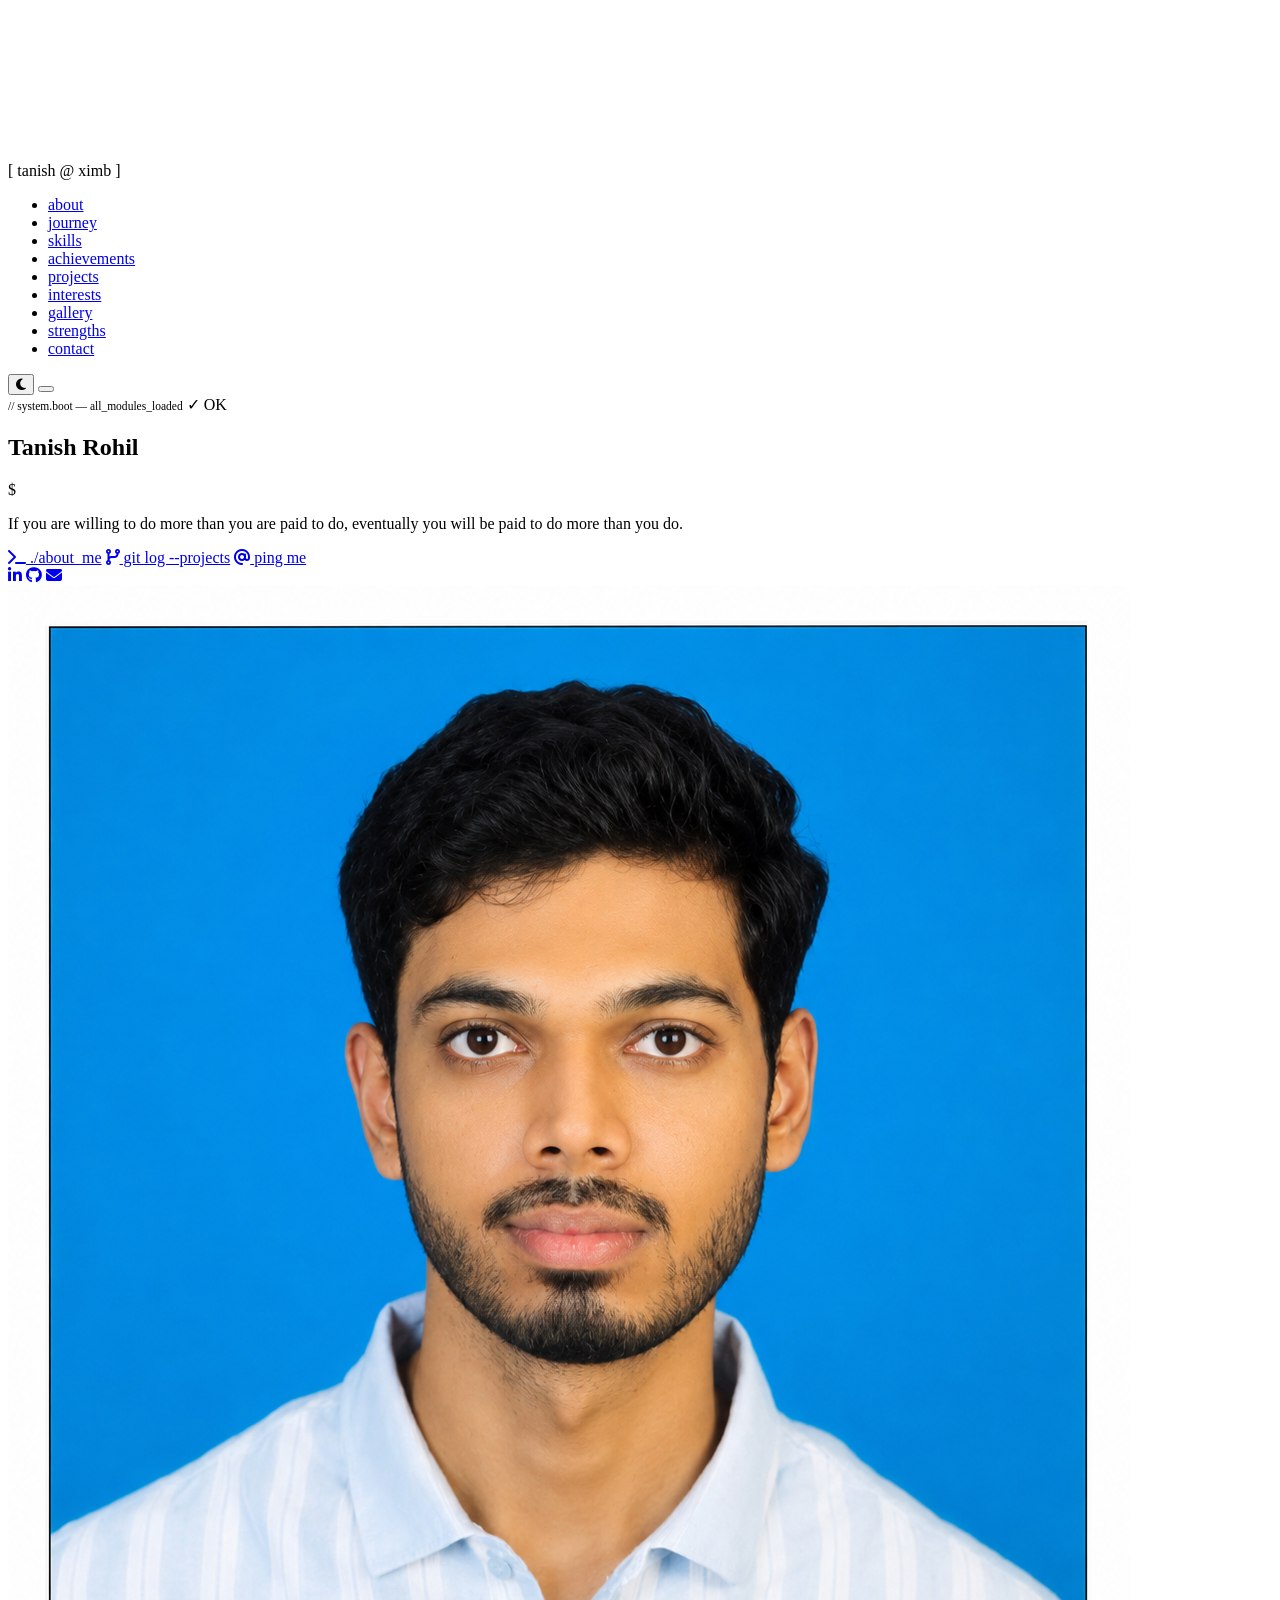
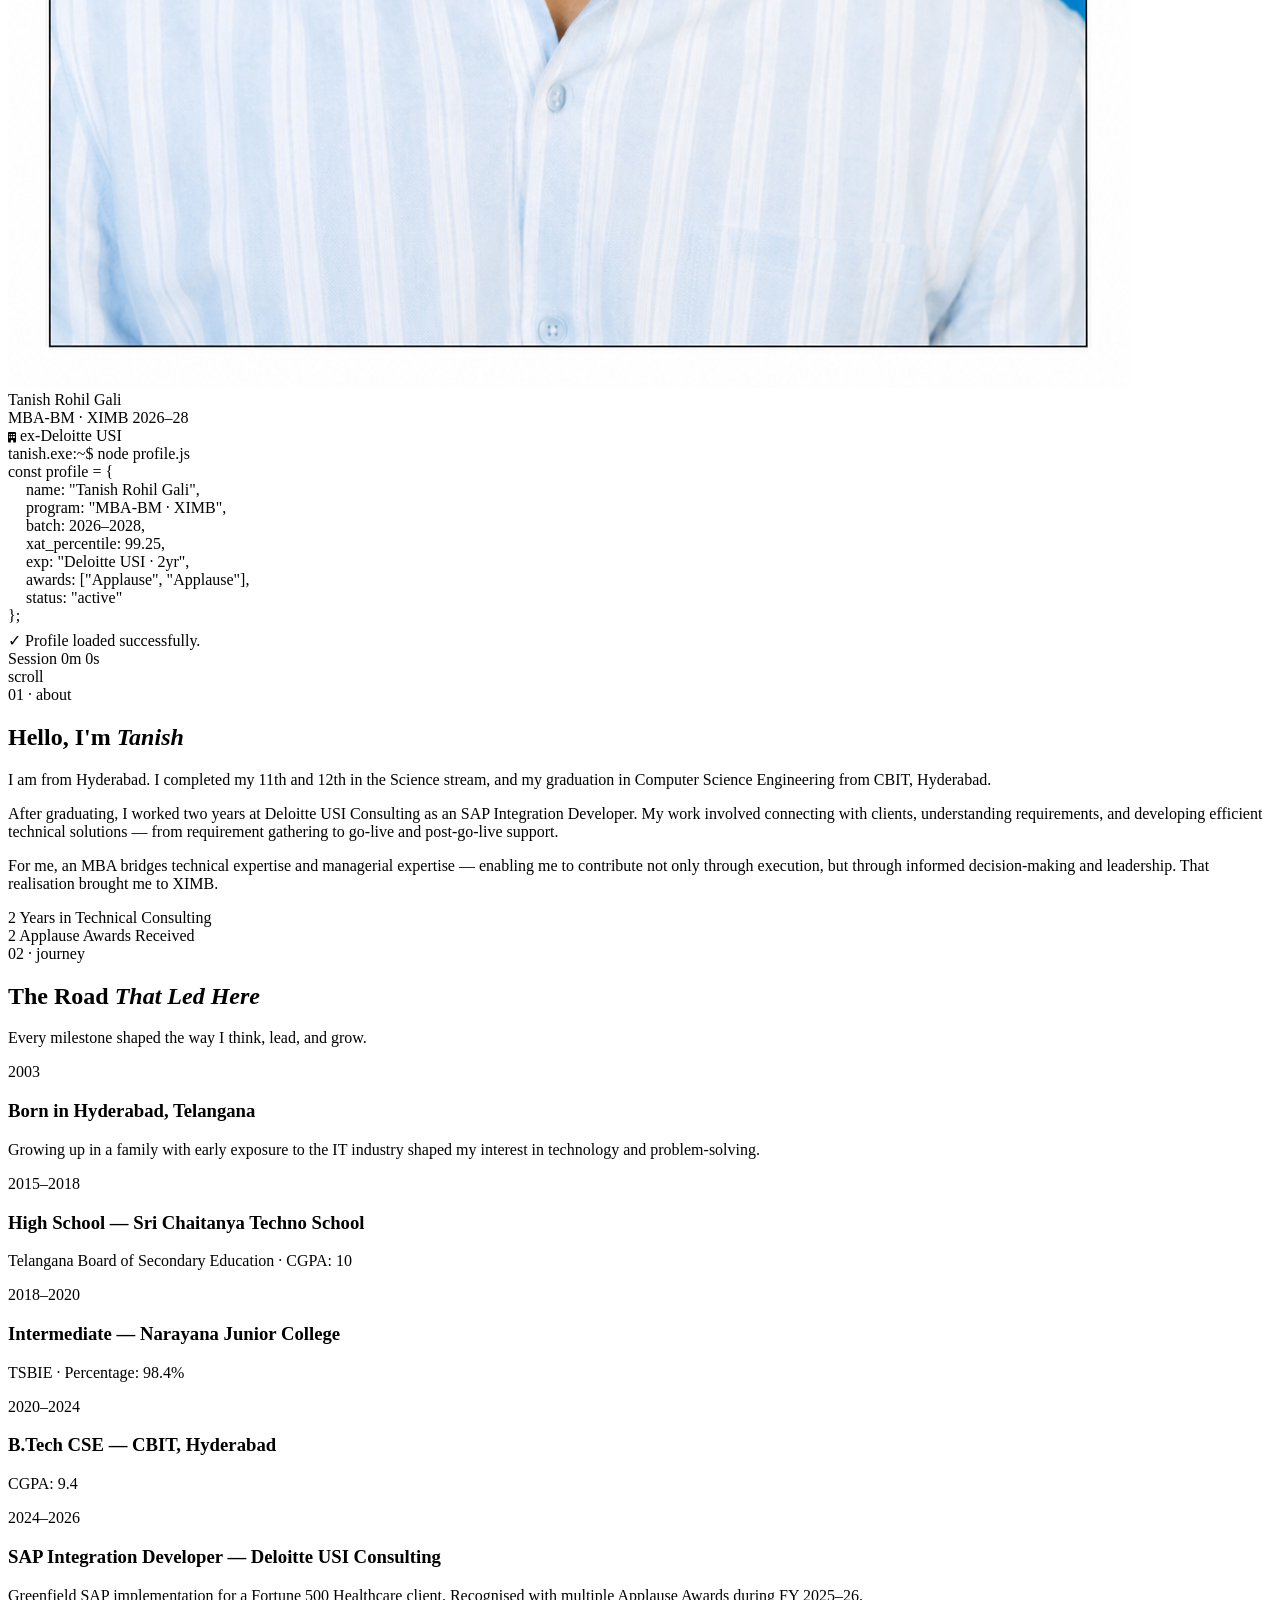
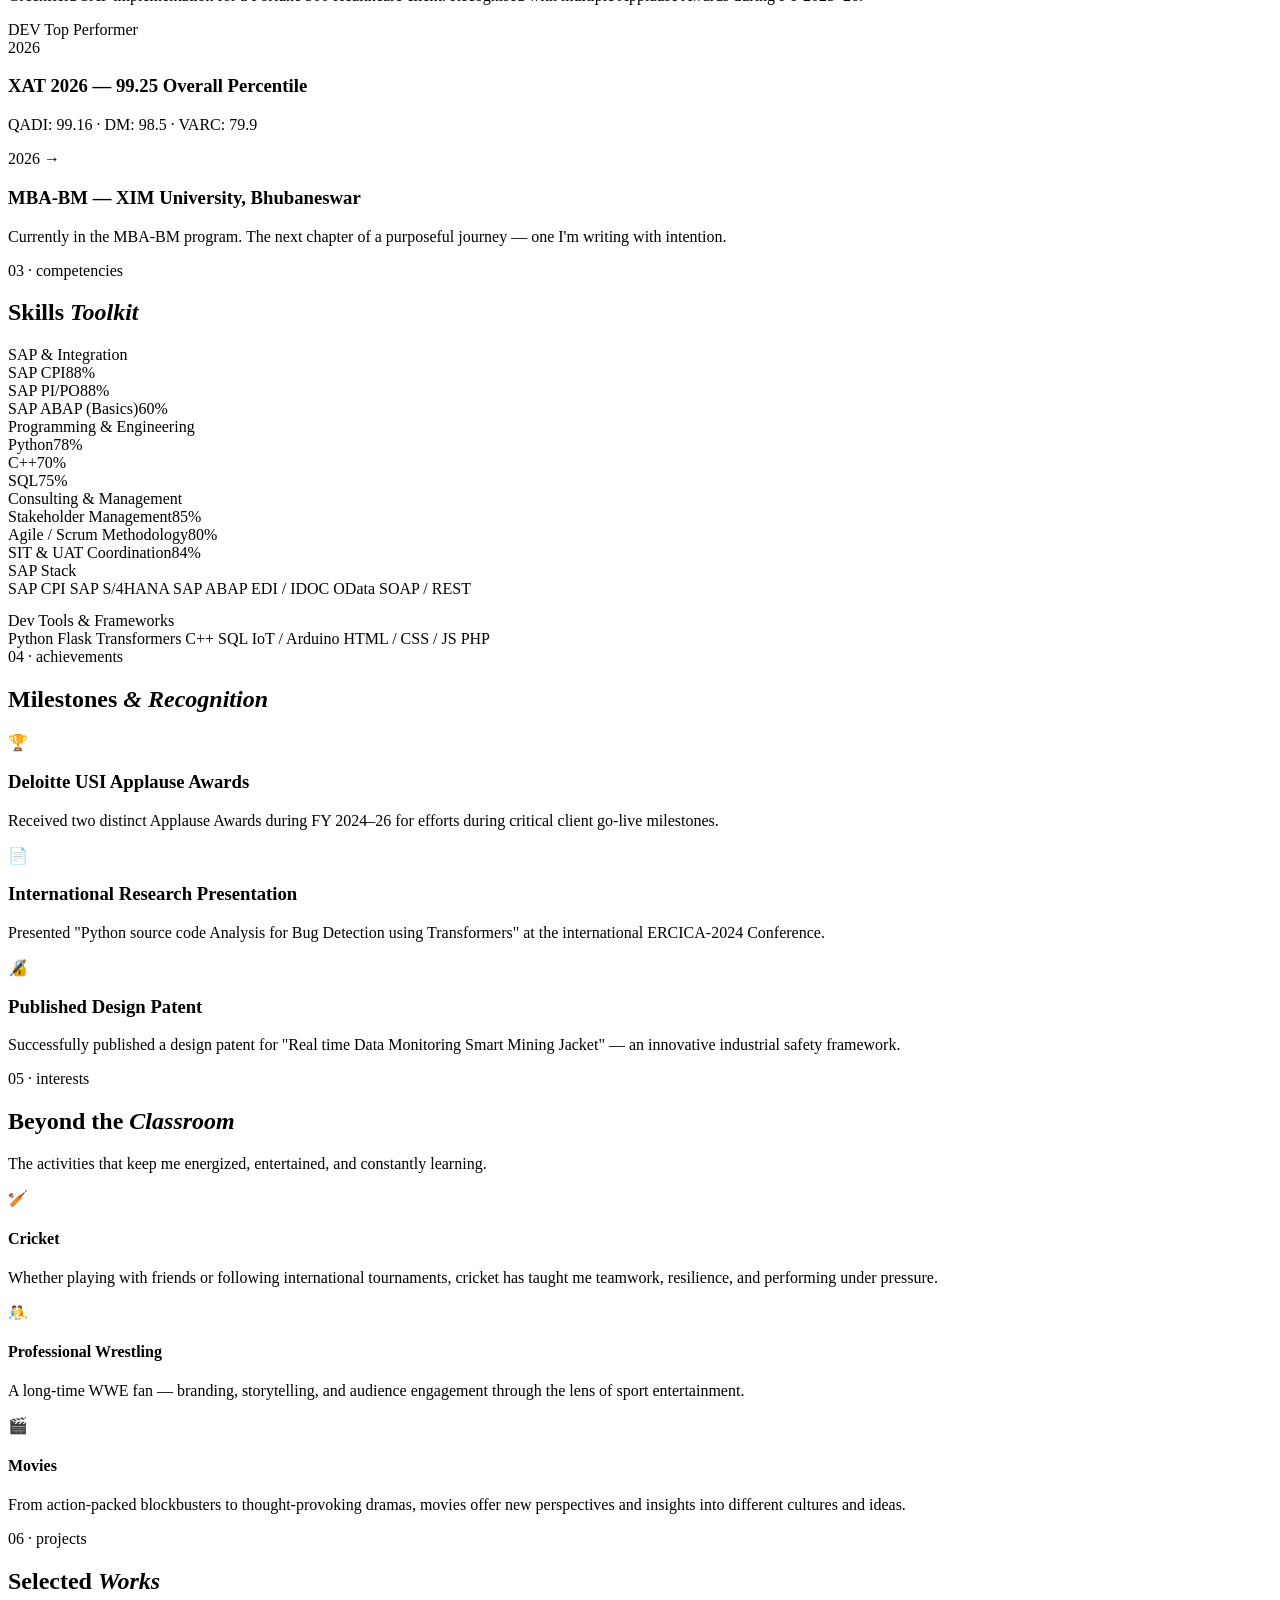
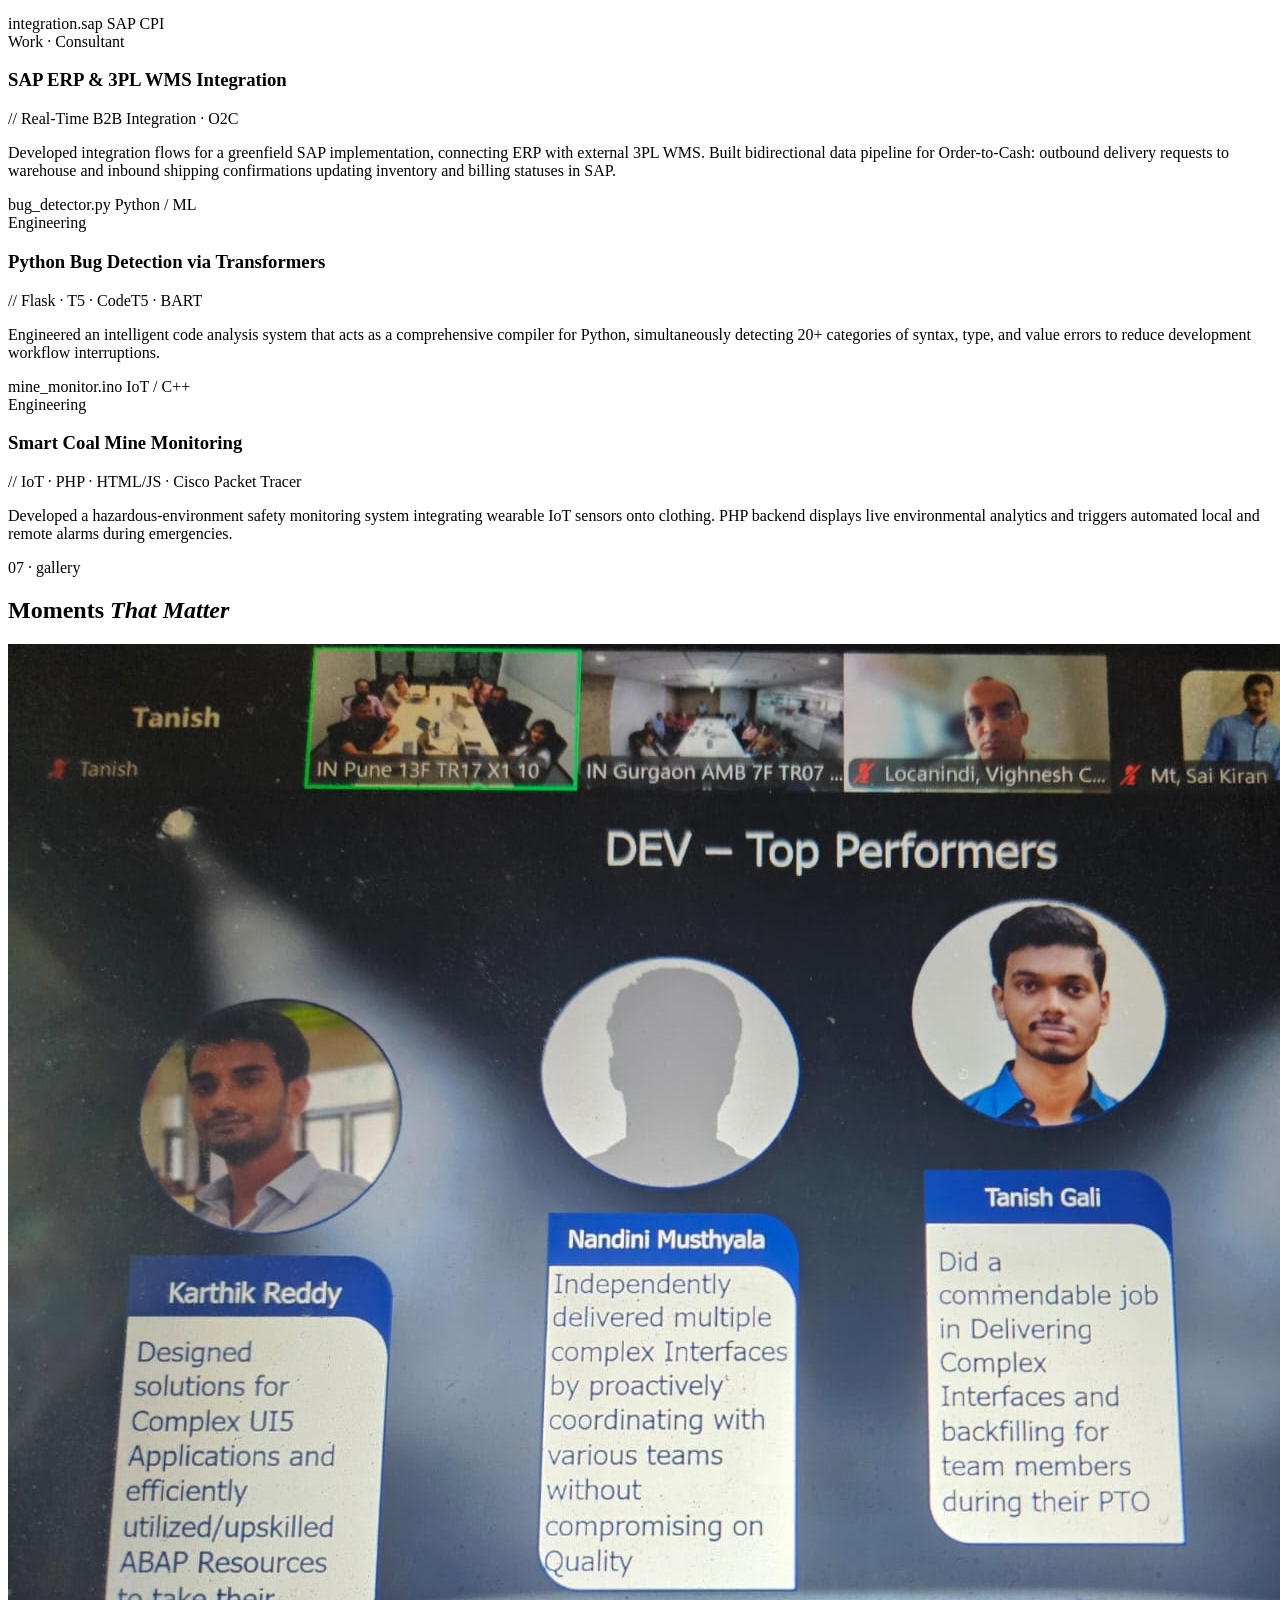
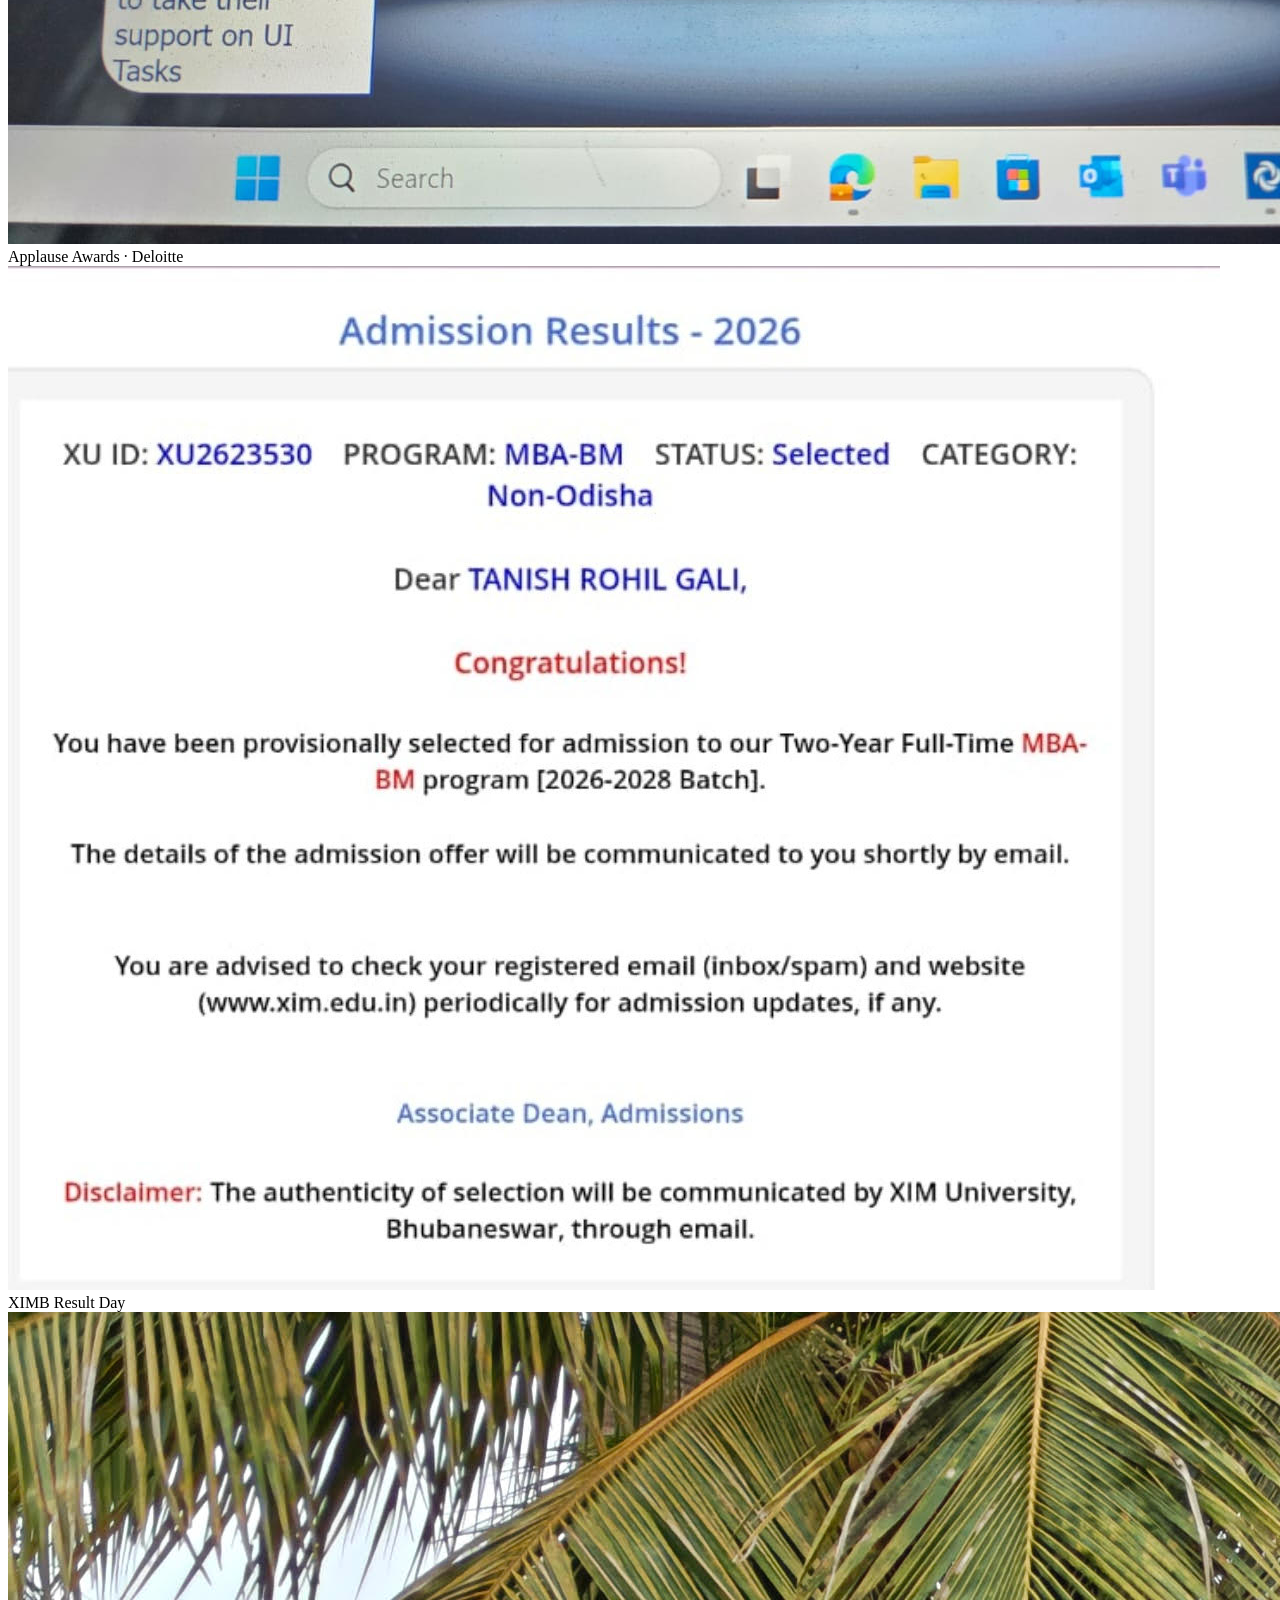
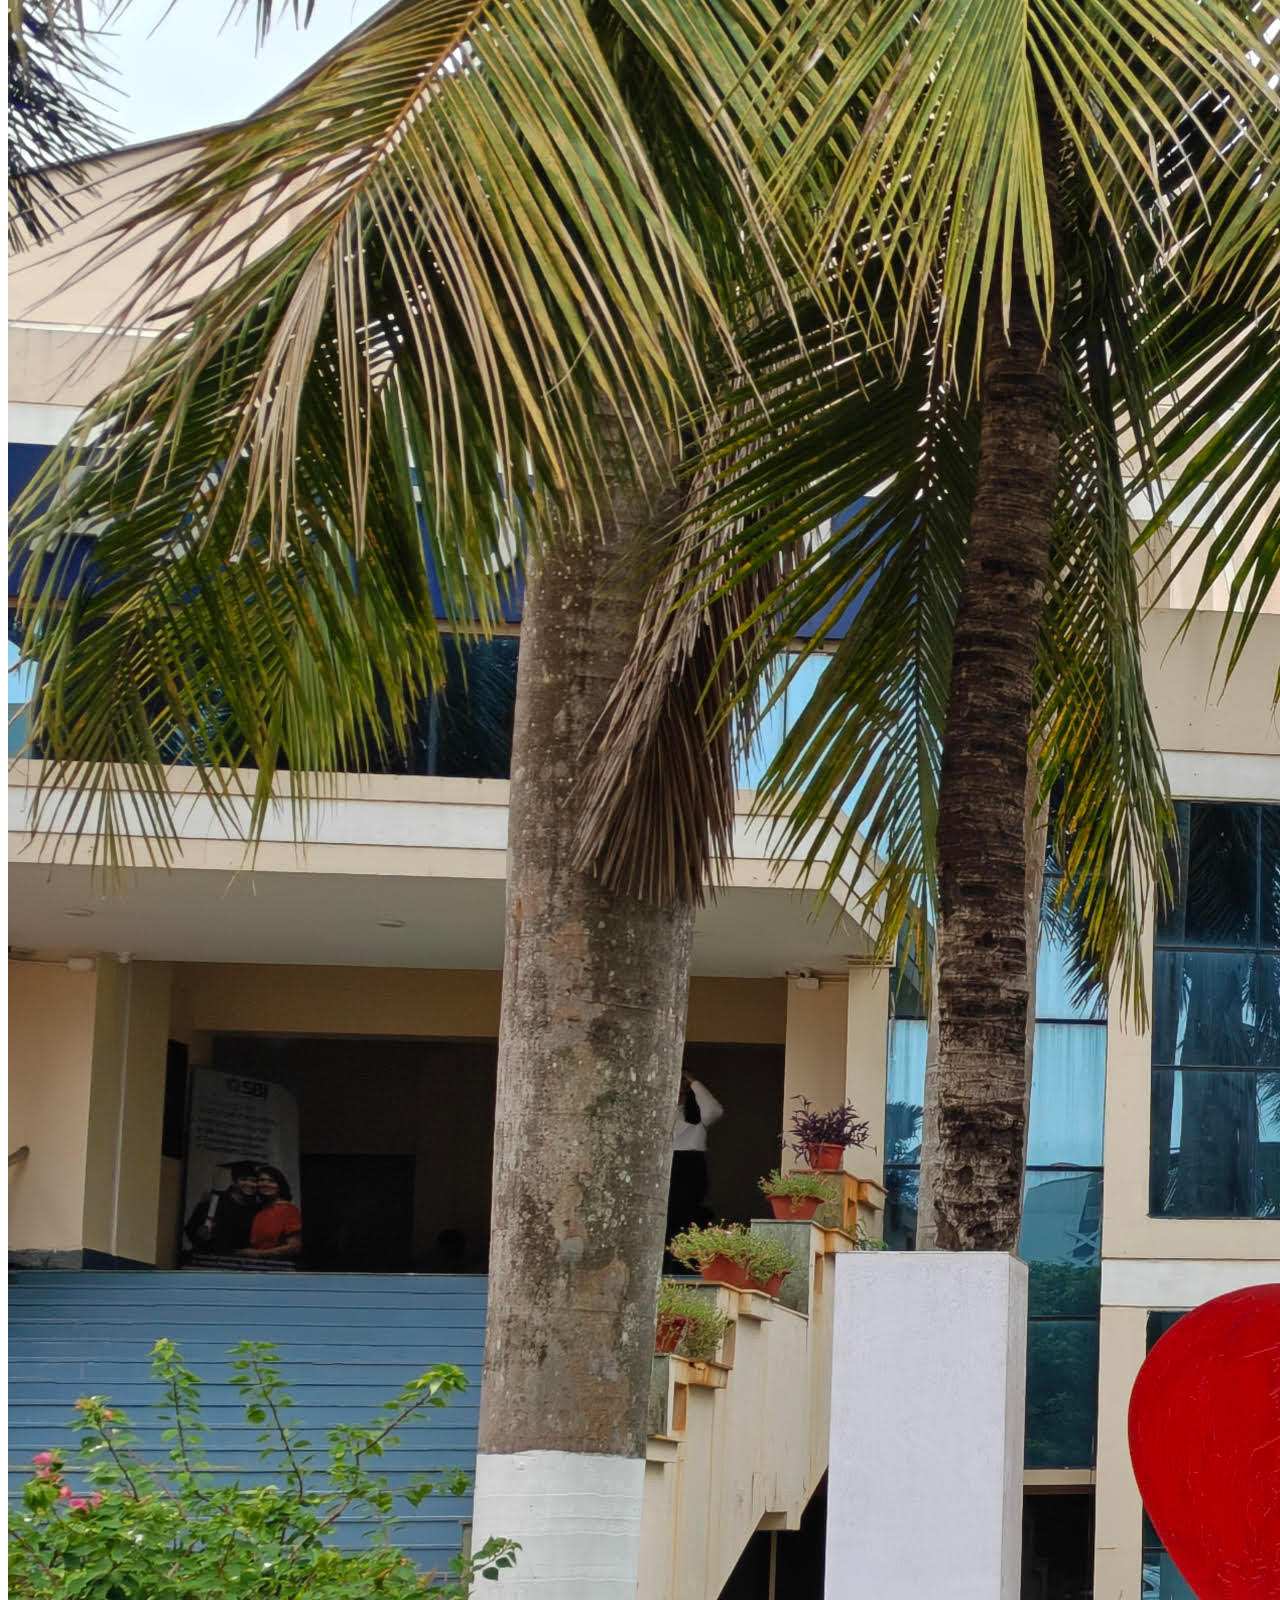
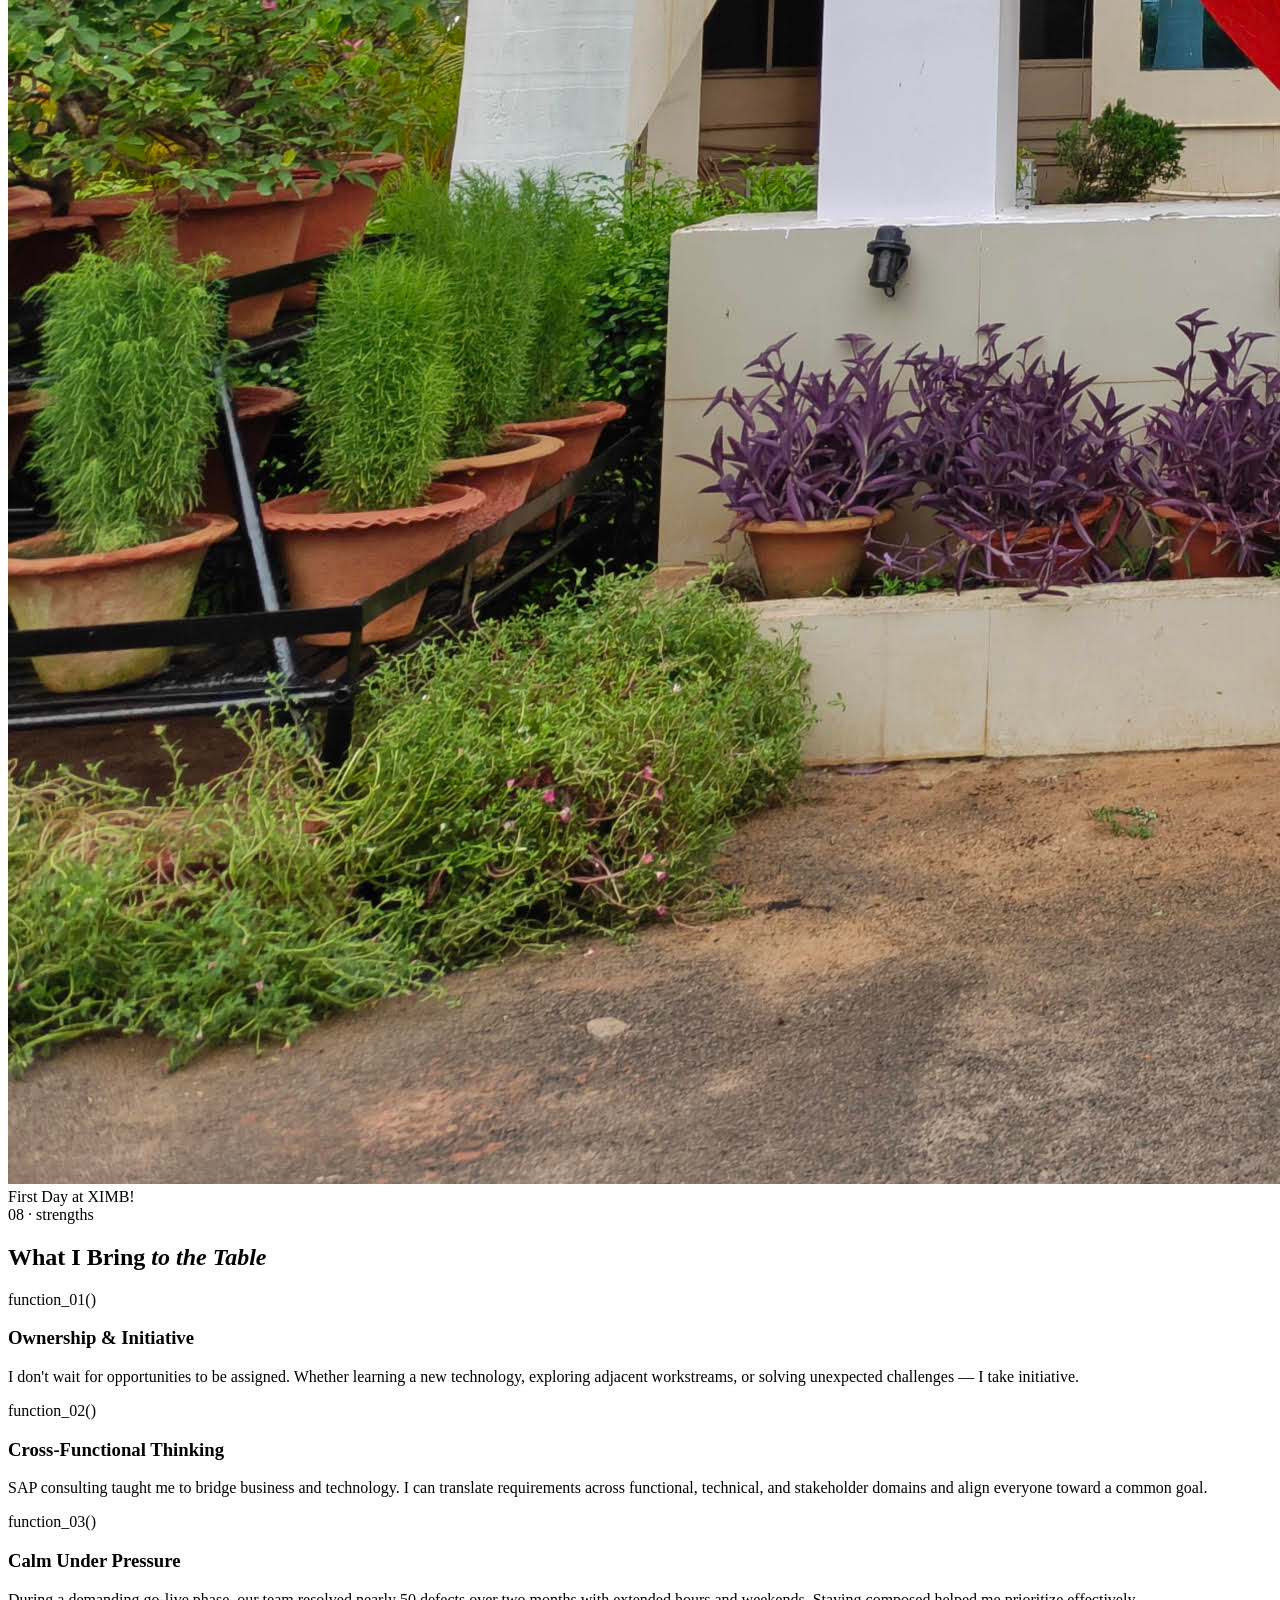
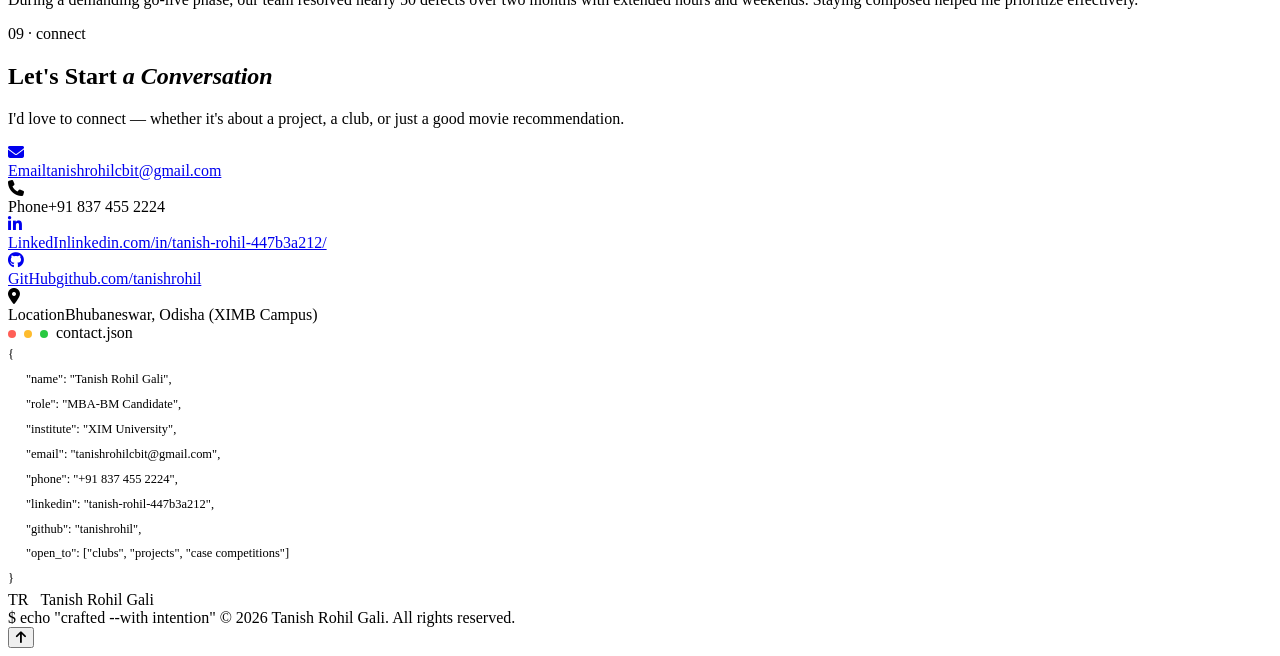
==== index.html @ 58a1b927 "Rename index.html.html to index.html" ====
<!DOCTYPE html>
<html lang="en" data-theme="dark">
<head>
  <meta charset="UTF-8" />
  <meta name="viewport" content="width=device-width, initial-scale=1.0" />
  <meta name="description" content="Tanish Rohil — MBA-BM Candidate at XIMB · Former SAP Integration Developer at Deloitte" />
  <title>Tanish Rohil | MBA Portfolio</title>

  <link rel="preconnect" href="https://fonts.googleapis.com" />
  <link rel="preconnect" href="https://fonts.gstatic.com" crossorigin />
  <link href="https://fonts.googleapis.com/css2?family=JetBrains+Mono:ital,wght@0,300;0,400;0,500;0,700;1,400&family=Space+Grotesk:wght@300;400;500;600;700&family=Syne:wght@400;600;700;800&display=swap" rel="stylesheet" />
  <link rel="stylesheet" href="https://cdnjs.cloudflare.com/ajax/libs/font-awesome/6.5.1/css/all.min.css" />
  <link rel="icon" type="image/png" href="./Ximb_logo_trans.png" />
  <link rel="stylesheet" href="style.css" />
</head>
<body>

<!-- MATRIX CANVAS (full-page bg) -->
<canvas id="matrixCanvas"></canvas>

<!-- ═══ NAVBAR ═══ -->
<nav class="navbar" id="navbar">
  <div class="nav-logo">
    <span class="nav-logo-bracket">[</span>
    <span class="nav-logo-name">tanish</span>
    <span class="nav-logo-at">@</span>
    <span class="nav-logo-host">ximb</span>
    <span class="nav-logo-bracket">]</span>
  </div>
  <ul class="nav-links" id="navLinks">
    <li><a href="#about"        data-num="01">about</a></li>
    <li><a href="#journey"      data-num="02">journey</a></li>
    <li><a href="#skills"       data-num="03">skills</a></li>
    <li><a href="#achievements" data-num="04">achievements</a></li>
    <li><a href="#projects"     data-num="06">projects</a></li>
    <li><a href="#interests"    data-num="05">interests</a></li>
    <li><a href="#gallery"      data-num="07">gallery</a></li>
    <li><a href="#strengths"    data-num="08">strengths</a></li>
    <li><a href="#contact"      data-num="09">contact</a></li>
  </ul>
  <div class="nav-actions">
    <button class="theme-toggle" id="themeToggle" aria-label="Toggle theme">
      <i class="fas fa-moon" id="themeIcon"></i>
    </button>
    <button class="nav-hamburger" id="hamburger" aria-label="Menu">
      <span></span><span></span><span></span>
    </button>
  </div>
</nav>

<!-- ═══ HERO ═══ -->
<section class="hero" id="home">
  <div class="hero-hexgrid"></div>
  <div class="hero-glow"></div>

  <div class="hero-inner">
    <div class="hero-left">
      <div class="boot-line">
        <span class="nav-logo-bracket" style="font-family:var(--font-mono);font-size:0.72rem">//&nbsp;system.boot&nbsp;&mdash;&nbsp;all_modules_loaded</span>
        <span class="boot-ok">✓ OK</span>
      </div>

      <h1 class="hero-name glitch" data-text="Tanish Rohil">
        <span class="hero-name-line1">Tanish</span>
        <span class="hero-name-line2">Rohil</span>
      </h1>

      <div class="hero-role">
        <span class="ty-prompt">$&nbsp;</span>
        <span class="ty-text" id="typewriter"></span>
        <span class="ty-cursor"></span>
      </div>

      <p class="hero-bio">
     If you are willing to do more than you are paid to do, eventually you will be paid to do more than you do.
      </p>

      <div class="hero-cta">
        <a href="#about"   class="btn btn-g"><i class="fas fa-terminal"></i>&nbsp;./about_me</a>
        <a href="#projects" class="btn btn-ghost"><i class="fas fa-code-branch"></i>&nbsp;git log --projects</a>
        <a href="#contact"  class="btn btn-ghost"><i class="fas fa-at"></i>&nbsp;ping me</a>
      </div>

      <div class="hero-social">
        <a href="https://www.linkedin.com/in/tanish-rohil-447b3a212/" target="_blank" class="soc-btn" aria-label="LinkedIn"><i class="fab fa-linkedin-in"></i></a>
        <a href="https://github.com/tanishrohil" target="_blank" class="soc-btn" aria-label="GitHub"><i class="fab fa-github"></i></a>
        <a href="mailto:tanishrohilcbit@gmail.com" class="soc-btn" aria-label="Email"><i class="fas fa-envelope"></i></a>
      </div>
    </div>

    <div class="hero-right">

      <!-- Profile -->
      <div class="profile-card">
        <div class="prof-avatar">
          <img src="TanishPassport.png" alt="Tanish Rohil" />
          <span class="prof-online"></span>
        </div>
        <div>
          <div class="prof-name">Tanish Rohil Gali</div>
          <div class="prof-role">MBA-BM · XIMB 2026–28</div>
          <span class="prof-badge"><i class="fas fa-building" style="font-size:0.65rem"></i>&nbsp;ex-Deloitte USI</span>
        </div>
      </div>

      <!-- Terminal block -->
      <div class="terminal">
        <div class="t-bar">
          <span class="t-dot" style="background:#ff5f57"></span>
          <span class="t-dot" style="background:#febc2e"></span>
          <span class="t-dot" style="background:#28c840"></span>
          <span class="t-title">tanish.exe:~$ node profile.js</span>
        </div>
        <div class="t-body">
          <div><span class="t-g">const</span> <span class="t-p">profile</span> <span class="t-g">=</span> {</div>
          <div style="padding-left:18px"><span class="t-p">name</span><span class="t-m">:</span> <span class="t-a">"Tanish Rohil Gali"</span><span class="t-m">,</span></div>
          <div style="padding-left:18px"><span class="t-p">program</span><span class="t-m">:</span> <span class="t-a">"MBA-BM · XIMB"</span><span class="t-m">,</span></div>
          <div style="padding-left:18px"><span class="t-p">batch</span><span class="t-m">:</span> <span class="t-b">2026</span><span class="t-m">–</span><span class="t-b">2028</span><span class="t-m">,</span></div>
          <div style="padding-left:18px"><span class="t-p">xat_percentile</span><span class="t-m">:</span> <span class="t-b">99.25</span><span class="t-m">,</span></div>
          <div style="padding-left:18px"><span class="t-p">exp</span><span class="t-m">:</span> <span class="t-a">"Deloitte USI · 2yr"</span><span class="t-m">,</span></div>
          <div style="padding-left:18px"><span class="t-p">awards</span><span class="t-m">:</span> [<span class="t-a">"Applause"</span><span class="t-m">,</span> <span class="t-a">"Applause"</span>]<span class="t-m">,</span></div>
          <div style="padding-left:18px"><span class="t-p">status</span><span class="t-m">:</span> <span class="t-g">"active"</span></div>
          <div>};</div>
          <div style="height:6px"></div>
          <div><span class="t-g">✓</span> <span class="t-m">Profile loaded successfully.</span></div>
        </div>
      </div>

      <!-- Live strip -->
      <div class="live-strip">
        <div class="ls-item"><span class="ls-dot"></span><span>Session&nbsp;</span><span class="ls-val" id="uptime">0m 0s</span></div>
      </div>
    </div>
  </div>

  <div class="hero-scroll">
    <span>scroll</span>
    <div class="scroll-arr"></div>
  </div>
</section>

<!-- ═══ ABOUT ═══ -->
<section class="section about-section" id="about">
  <div class="container">
    <div class="s-tag reveal">01 · about</div>
    <div class="about-grid">
      <div class="about-text reveal">
        <h2 class="s-head">Hello, I'm <em>Tanish</em></h2>
        <p class="about-p">
          I am from Hyderabad. I completed my 11th and 12th in the Science stream,
          and my graduation in Computer Science Engineering from CBIT, Hyderabad.
        </p>
        <p class="about-p">
          After graduating, I worked two years at Deloitte USI Consulting as an SAP Integration Developer.
          My work involved connecting with clients, understanding requirements, and developing efficient
          technical solutions — from requirement gathering to go-live and post-go-live support.
        </p>
        <p class="about-p">
          For me, an MBA bridges technical expertise and managerial expertise — enabling me to contribute
          not only through execution, but through informed decision-making and leadership.
          That realisation brought me to XIMB.
        </p>
      </div>
      <div class="reveal" style="--delay:0.1s">
        <div class="stat-grid">
          <div class="stat-box">
            <span class="stat-num" data-target="2">2</span>
            <span class="stat-label">Years in Technical Consulting</span>
          </div>
          <div class="stat-box">
            <span class="stat-num" data-target="2">2</span>
            <span class="stat-label">Applause Awards Received</span>
          </div>
        </div>
      </div>
    </div>
  </div>
</section>

<!-- ═══ JOURNEY ═══ -->
<section class="section journey-section" id="journey">
  <div class="container">
    <div class="s-tag reveal">02 · journey</div>
    <h2 class="s-head reveal">The Road <em>That Led Here</em></h2>
    <p class="s-sub reveal">Every milestone shaped the way I think, lead, and grow.</p>

    <div class="timeline">
      <div class="tl-item reveal">
        <div class="tl-dot"></div>
        <div class="tl-year">2003</div>
        <div class="tl-card"><h3>Born in Hyderabad, Telangana</h3><p>Growing up in a family with early exposure to the IT industry shaped my interest in technology and problem-solving.</p></div>
      </div>
      <div class="tl-item reveal" style="--delay:0.05s">
        <div class="tl-dot"></div>
        <div class="tl-year">2015–2018</div>
        <div class="tl-card"><h3>High School — Sri Chaitanya Techno School</h3><p>Telangana Board of Secondary Education · CGPA: 10</p></div>
      </div>
      <div class="tl-item reveal" style="--delay:0.1s">
        <div class="tl-dot"></div>
        <div class="tl-year">2018–2020</div>
        <div class="tl-card"><h3>Intermediate — Narayana Junior College</h3><p>TSBIE · Percentage: 98.4%</p></div>
      </div>
      <div class="tl-item reveal" style="--delay:0.15s">
        <div class="tl-dot"></div>
        <div class="tl-year">2020–2024</div>
        <div class="tl-card"><h3>B.Tech CSE — CBIT, Hyderabad</h3><p>CGPA: 9.4 </p></div>
      </div>
      <div class="tl-item reveal" style="--delay:0.2s">
        <div class="tl-dot"></div>
        <div class="tl-year">2024–2026</div>
        <div class="tl-card">
          <h3>SAP Integration Developer — Deloitte USI Consulting</h3>
          <p>Greenfield SAP implementation for a Fortune 500 Healthcare client. Recognised with multiple Applause Awards during FY 2025–26.</p>
          <span class="tl-highlight-tag">DEV Top Performer</span>
        </div>
      </div>
      <div class="tl-item reveal" style="--delay:0.25s">
        <div class="tl-dot"></div>
        <div class="tl-year">2026</div>
        <div class="tl-card"><h3>XAT 2026 — 99.25 Overall Percentile</h3><p>QADI: 99.16 · DM: 98.5 · VARC: 79.9</p></div>
      </div>
      <div class="tl-item reveal" style="--delay:0.3s">
        <div class="tl-dot gold"></div>
        <div class="tl-year">2026 →</div>
        <div class="tl-card hl"><h3>MBA-BM — XIM University, Bhubaneswar</h3><p>Currently in the MBA-BM program. The next chapter of a purposeful journey — one I'm writing with intention.</p></div>
      </div>
    </div>
  </div>
</section>

<!-- ═══ SKILLS ═══ -->
<section class="section skills-section" id="skills">
  <div class="container">
    <div class="s-tag reveal">03 · competencies</div>
    <h2 class="s-head reveal">Skills <em>Toolkit</em></h2>

    <div class="skills-layout">
      <!-- Left: bar charts -->
      <div class="reveal">
        <div class="skill-block">
          <div class="skill-block-title">SAP & Integration</div>
          <div class="skill-row">
            <div class="skill-row-top"><span class="skill-name">SAP CPI</span><span class="skill-pct">88%</span></div>
            <div class="skill-bar-track"><div class="skill-bar-fill" data-pct="88"></div></div>
          </div>
          <div class="skill-row">
            <div class="skill-row-top"><span class="skill-name">SAP PI/PO</span><span class="skill-pct">88%</span></div>
            <div class="skill-bar-track"><div class="skill-bar-fill" data-pct="60"></div></div>
          </div>
          <div class="skill-row">
            <div class="skill-row-top"><span class="skill-name">SAP ABAP (Basics)</span><span class="skill-pct">60%</span></div>
            <div class="skill-bar-track"><div class="skill-bar-fill" data-pct="40"></div></div>
          </div>
        </div>

        <div class="skill-block">
          <div class="skill-block-title">Programming & Engineering</div>
          <div class="skill-row">
            <div class="skill-row-top"><span class="skill-name">Python</span><span class="skill-pct">78%</span></div>
            <div class="skill-bar-track"><div class="skill-bar-fill" data-pct="85"></div></div>
          </div>
          <div class="skill-row">
            <div class="skill-row-top"><span class="skill-name">C++</span><span class="skill-pct">70%</span></div>
            <div class="skill-bar-track"><div class="skill-bar-fill" data-pct="70"></div></div>
          </div>
          <div class="skill-row">
            <div class="skill-row-top"><span class="skill-name">SQL</span><span class="skill-pct">75%</span></div>
            <div class="skill-bar-track"><div class="skill-bar-fill" data-pct="80"></div></div>
          </div>
        </div>

        <div class="skill-block">
          <div class="skill-block-title">Consulting & Management</div>
          <div class="skill-row">
            <div class="skill-row-top"><span class="skill-name">Stakeholder Management</span><span class="skill-pct">85%</span></div>
            <div class="skill-bar-track"><div class="skill-bar-fill" data-pct="60"></div></div>
          </div>
          <div class="skill-row">
            <div class="skill-row-top"><span class="skill-name">Agile / Scrum Methodology</span><span class="skill-pct">80%</span></div>
            <div class="skill-bar-track"><div class="skill-bar-fill" data-pct="60"></div></div>
          </div>
          <div class="skill-row">
            <div class="skill-row-top"><span class="skill-name">SIT & UAT Coordination</span><span class="skill-pct">84%</span></div>
            <div class="skill-bar-track"><div class="skill-bar-fill" data-pct="84"></div></div>
          </div>
        </div>
      </div>

      <!-- Right: tag cloud panels -->
      <div class="reveal" style="--delay:0.1s; display:flex; flex-direction:column; gap:14px;">
        <div class="skill-tags-panel">
          <div class="stp-title">SAP Stack</div>
          <div class="tags-cloud">
            <span class="s-tag-item">SAP CPI</span>
            <span class="s-tag-item">SAP S/4HANA</span>
            <span class="s-tag-item">SAP ABAP</span>
            <span class="s-tag-item">EDI / IDOC</span>
            <span class="s-tag-item">OData</span>
            <span class="s-tag-item">SOAP / REST</span>
          </div>
        </div>
        <div class="skill-tags-panel">
          <div class="stp-title">Dev Tools & Frameworks</div>
          <div class="tags-cloud">
            <span class="s-tag-item">Python</span>
            <span class="s-tag-item">Flask</span>
            <span class="s-tag-item">Transformers</span>
            <span class="s-tag-item">C++</span>
            <span class="s-tag-item">SQL</span>
            <span class="s-tag-item">IoT / Arduino</span>
            <span class="s-tag-item">HTML / CSS / JS</span>
            <span class="s-tag-item">PHP</span>
          </div>
        </div>
      </div>
    </div>
  </div>
</section>

<!-- ═══ ACHIEVEMENTS ═══ -->
<section class="section achievements-section" id="achievements">
  <div class="container">
    <div class="s-tag reveal">04 · achievements</div>
    <h2 class="s-head reveal">Milestones <em>&amp; Recognition</em></h2>
    <div class="ach-grid">
      <div class="ach-card reveal" style="--delay:0.05s">
        <span class="ach-icon">🏆</span>
        <h3>Deloitte USI Applause Awards</h3>
        <p>Received two distinct Applause Awards during FY 2024–26 for efforts during critical client go-live milestones.</p>
      </div>
      <div class="ach-card reveal" style="--delay:0.1s">
        <span class="ach-icon">📄</span>
        <h3>International Research Presentation</h3>
        <p>Presented "Python source code Analysis for Bug Detection using Transformers" at the international ERCICA-2024 Conference.</p>
      </div>
      <div class="ach-card reveal" style="--delay:0.15s">
        <span class="ach-icon">🔏</span>
        <h3>Published Design Patent</h3>
        <p>Successfully published a design patent for "Real time Data Monitoring Smart Mining Jacket" — an innovative industrial safety framework.</p>
      </div>
    </div>
  </div>
</section>

<!-- ═══ INTERESTS ═══ -->
<section class="section interests-section" id="interests">
  <div class="container">
    <div class="s-tag reveal">05 · interests</div>
    <h2 class="s-head reveal">Beyond the <em>Classroom</em></h2>
    <p class="s-sub reveal">The activities that keep me energized, entertained, and constantly learning.</p>
    <div class="interests-grid">
      <div class="interest-card reveal" style="--delay:0.05s">
        <span class="interest-icon">🏏</span>
        <h4>Cricket</h4>
        <p>Whether playing with friends or following international tournaments, cricket has taught me teamwork, resilience, and performing under pressure.</p>
      </div>
      <div class="interest-card reveal" style="--delay:0.1s">
        <span class="interest-icon">🤼</span>
        <h4>Professional Wrestling</h4>
        <p>A long-time WWE fan — branding, storytelling, and audience engagement through the lens of sport entertainment.</p>
      </div>
      <div class="interest-card reveal" style="--delay:0.15s">
        <span class="interest-icon">🎬</span>
        <h4>Movies</h4>
        <p>From action-packed blockbusters to thought-provoking dramas, movies offer new perspectives and insights into different cultures and ideas.</p>
      </div>
    </div>
  </div>
</section>

<!-- ═══ PROJECTS ═══ -->
<section class="section projects-section" id="projects">
  <div class="container">
    <div class="s-tag reveal">06 · projects</div>
    <h2 class="s-head reveal">Selected <em>Works</em></h2>
    <div class="projects-grid">

      <div class="proj-card reveal" style="--delay:0.05s">
        <div class="proj-editor-bar">
          <span class="pe-dot" style="background:#ff5f57"></span>
          <span class="pe-dot" style="background:#febc2e"></span>
          <span class="pe-dot" style="background:#28c840"></span>
          <span class="pe-filename">integration.sap</span>
          <span class="pe-lang">SAP CPI</span>
        </div>
        <div class="proj-body">
          <span class="proj-type pt-work">Work · Consultant</span>
          <h3>SAP ERP &amp; 3PL WMS Integration</h3>
          <span class="proj-stack">// Real-Time B2B Integration · O2C</span>
          <p>Developed integration flows for a greenfield SAP implementation, connecting ERP with external 3PL WMS. Built bidirectional data pipeline for Order-to-Cash: outbound delivery requests to warehouse and inbound shipping confirmations updating inventory and billing statuses in SAP.</p>
        </div>
      </div>

      <div class="proj-card reveal" style="--delay:0.1s">
        <div class="proj-editor-bar">
          <span class="pe-dot" style="background:#ff5f57"></span>
          <span class="pe-dot" style="background:#febc2e"></span>
          <span class="pe-dot" style="background:#28c840"></span>
          <span class="pe-filename">bug_detector.py</span>
          <span class="pe-lang">Python / ML</span>
        </div>
        <div class="proj-body">
          <span class="proj-type pt-eng">Engineering</span>
          <h3>Python Bug Detection via Transformers</h3>
          <span class="proj-stack">// Flask · T5 · CodeT5 · BART</span>
          <p>Engineered an intelligent code analysis system that acts as a comprehensive compiler for Python, simultaneously detecting 20+ categories of syntax, type, and value errors to reduce development workflow interruptions.</p>
        </div>
      </div>

      <div class="proj-card reveal" style="--delay:0.15s">
        <div class="proj-editor-bar">
          <span class="pe-dot" style="background:#ff5f57"></span>
          <span class="pe-dot" style="background:#febc2e"></span>
          <span class="pe-dot" style="background:#28c840"></span>
          <span class="pe-filename">mine_monitor.ino</span>
          <span class="pe-lang">IoT / C++</span>
        </div>
        <div class="proj-body">
          <span class="proj-type pt-eng">Engineering</span>
          <h3>Smart Coal Mine Monitoring</h3>
          <span class="proj-stack">// IoT · PHP · HTML/JS · Cisco Packet Tracer</span>
          <p>Developed a hazardous-environment safety monitoring system integrating wearable IoT sensors onto clothing. PHP backend displays live environmental analytics and triggers automated local and remote alarms during emergencies.</p>
        </div>
      </div>

    </div>
  </div>
</section>

<!-- ═══ GALLERY ═══ -->
<section class="section gallery-section" id="gallery">
  <div class="container">
    <div class="s-tag reveal">07 · gallery</div>
    <h2 class="s-head reveal">Moments <em>That Matter</em></h2>
    <div class="gallery-grid">
      <div class="gallery-item reveal" style="--delay:0.05s">
        <img src="AppreciationAtDeloitte.jpg" alt="Applause Awards at Deloitte" loading="lazy" />
        <div class="gallery-overlay"><span class="g-label">Applause Awards · Deloitte</span></div>
      </div>
      <div class="gallery-item reveal" style="--delay:0.1s">
        <img src="XIMBResult.jpg" alt="XIMB Result Day" loading="lazy" />
        <div class="gallery-overlay"><span class="g-label">XIMB Result Day</span></div>
      </div>
      <div class="gallery-item reveal" style="--delay:0.15s">
        <img src="XIMB Registration Day.jpg" alt="XIMB Registration Day" loading="lazy" />
        <div class="gallery-overlay"><span class="g-label">First Day at XIMB!</span></div>
      </div>
    </div>
  </div>
</section>

<!-- ═══ STRENGTHS ═══ -->
<section class="section strengths-section" id="strengths">
  <div class="container">
    <div class="s-tag reveal">08 · strengths</div>
    <h2 class="s-head reveal">What I Bring <em>to the Table</em></h2>
    <div class="str-grid">
      <div class="str-card reveal" style="--delay:0.05s">
        <span class="str-num">function_01()</span>
        <h3>Ownership &amp; Initiative</h3>
        <p>I don't wait for opportunities to be assigned. Whether learning a new technology, exploring adjacent workstreams, or solving unexpected challenges — I take initiative.</p>
      </div>
      <div class="str-card reveal" style="--delay:0.1s">
        <span class="str-num">function_02()</span>
        <h3>Cross-Functional Thinking</h3>
        <p>SAP consulting taught me to bridge business and technology. I can translate requirements across functional, technical, and stakeholder domains and align everyone toward a common goal.</p>
      </div>
      <div class="str-card reveal" style="--delay:0.15s">
        <span class="str-num">function_03()</span>
        <h3>Calm Under Pressure</h3>
        <p>During a demanding go-live phase, our team resolved nearly 50 defects over two months with extended hours and weekends. Staying composed helped me prioritize effectively.</p>
      </div>
    </div>
  </div>
</section>

<!-- ═══ CONTACT ═══ -->
<section class="section contact-section" id="contact">
  <div class="container">
    <div class="s-tag reveal">09 · connect</div>
    <h2 class="s-head reveal">Let's Start <em>a Conversation</em></h2>
    <p class="s-sub reveal">I'd love to connect — whether it's about a project, a club, or just a good movie recommendation.</p>

    <div class="contact-grid">
      <div class="c-items reveal">
        <a href="mailto:tanishrohilcbit@gmail.com" class="c-item">
          <div class="c-icon"><i class="fas fa-envelope"></i></div>
          <div><span class="c-lbl">Email</span><span class="c-val">tanishrohilcbit@gmail.com</span></div>
        </a>
        <div class="c-item">
          <div class="c-icon"><i class="fas fa-phone"></i></div>
          <div><span class="c-lbl">Phone</span><span class="c-val">+91 837 455 2224</span></div>
        </div>
        <a href="https://www.linkedin.com/in/tanish-rohil-447b3a212/" target="_blank" class="c-item">
          <div class="c-icon"><i class="fab fa-linkedin-in"></i></div>
          <div><span class="c-lbl">LinkedIn</span><span class="c-val">linkedin.com/in/tanish-rohil-447b3a212/</span></div>
        </a>
        <a href="https://github.com/tanishrohil" target="_blank" class="c-item">
          <div class="c-icon"><i class="fab fa-github"></i></div>
          <div><span class="c-lbl">GitHub</span><span class="c-val">github.com/tanishrohil</span></div>
        </a>
        <div class="c-item">
          <div class="c-icon"><i class="fas fa-map-marker-alt"></i></div>
          <div><span class="c-lbl">Location</span><span class="c-val">Bhubaneswar, Odisha (XIMB Campus)</span></div>
        </div>
      </div>

      <div class="contact-terminal reveal" style="--delay:0.12s">
        <div class="ct-header">
          <span style="width:8px;height:8px;border-radius:50%;background:#ff5f57;display:inline-block"></span>
          <span style="width:8px;height:8px;border-radius:50%;background:#febc2e;display:inline-block;margin:0 4px"></span>
          <span style="width:8px;height:8px;border-radius:50%;background:#28c840;display:inline-block"></span>
          &nbsp;contact.json
        </div>
        <div class="ct-body" style="font-family:var(--font-mono);font-size:0.78rem;line-height:2;">
          <div><span class="t-m">{</span></div>
          <div style="padding-left:18px"><span class="t-p">"name"</span><span class="t-m">:</span> <span class="t-a">"Tanish Rohil Gali"</span><span class="t-m">,</span></div>
          <div style="padding-left:18px"><span class="t-p">"role"</span><span class="t-m">:</span> <span class="t-a">"MBA-BM Candidate"</span><span class="t-m">,</span></div>
          <div style="padding-left:18px"><span class="t-p">"institute"</span><span class="t-m">:</span> <span class="t-a">"XIM University"</span><span class="t-m">,</span></div>
          <div style="padding-left:18px"><span class="t-p">"email"</span><span class="t-m">:</span> <span class="t-g">"tanishrohilcbit@gmail.com"</span><span class="t-m">,</span></div>
          <div style="padding-left:18px"><span class="t-p">"phone"</span><span class="t-m">:</span> <span class="t-g">"+91 837 455 2224"</span><span class="t-m">,</span></div>
          <div style="padding-left:18px"><span class="t-p">"linkedin"</span><span class="t-m">:</span> <span class="t-b">"tanish-rohil-447b3a212"</span><span class="t-m">,</span></div>
          <div style="padding-left:18px"><span class="t-p">"github"</span><span class="t-m">:</span> <span class="t-b">"tanishrohil"</span><span class="t-m">,</span></div>
          <div style="padding-left:18px"><span class="t-p">"open_to"</span><span class="t-m">:</span> [<span class="t-a">"clubs"</span><span class="t-m">,</span> <span class="t-a">"projects"</span><span class="t-m">,</span> <span class="t-a">"case competitions"</span>]</div>
          <div><span class="t-m">}</span></div>
        </div>
      </div>
    </div>
  </div>
</section>

<!-- ═══ FOOTER ═══ -->
<footer class="footer">
  <div class="footer-inner">
    <div style="display:flex;align-items:center;gap:12px">
      <span class="footer-logo">TR</span>
      <span class="footer-copy">Tanish Rohil Gali</span>
    </div>
    <span class="footer-copy" style="font-family:var(--font-mono)">$ echo "crafted --with intention"</span>
    <span class="footer-copy">© 2026 Tanish Rohil Gali. All rights reserved.</span>
  </div>
</footer>

<button class="scroll-top" id="scrollTop" aria-label="Scroll to top">
  <i class="fas fa-arrow-up"></i>
</button>

<script src="script.js"></script>
</body>
</html>
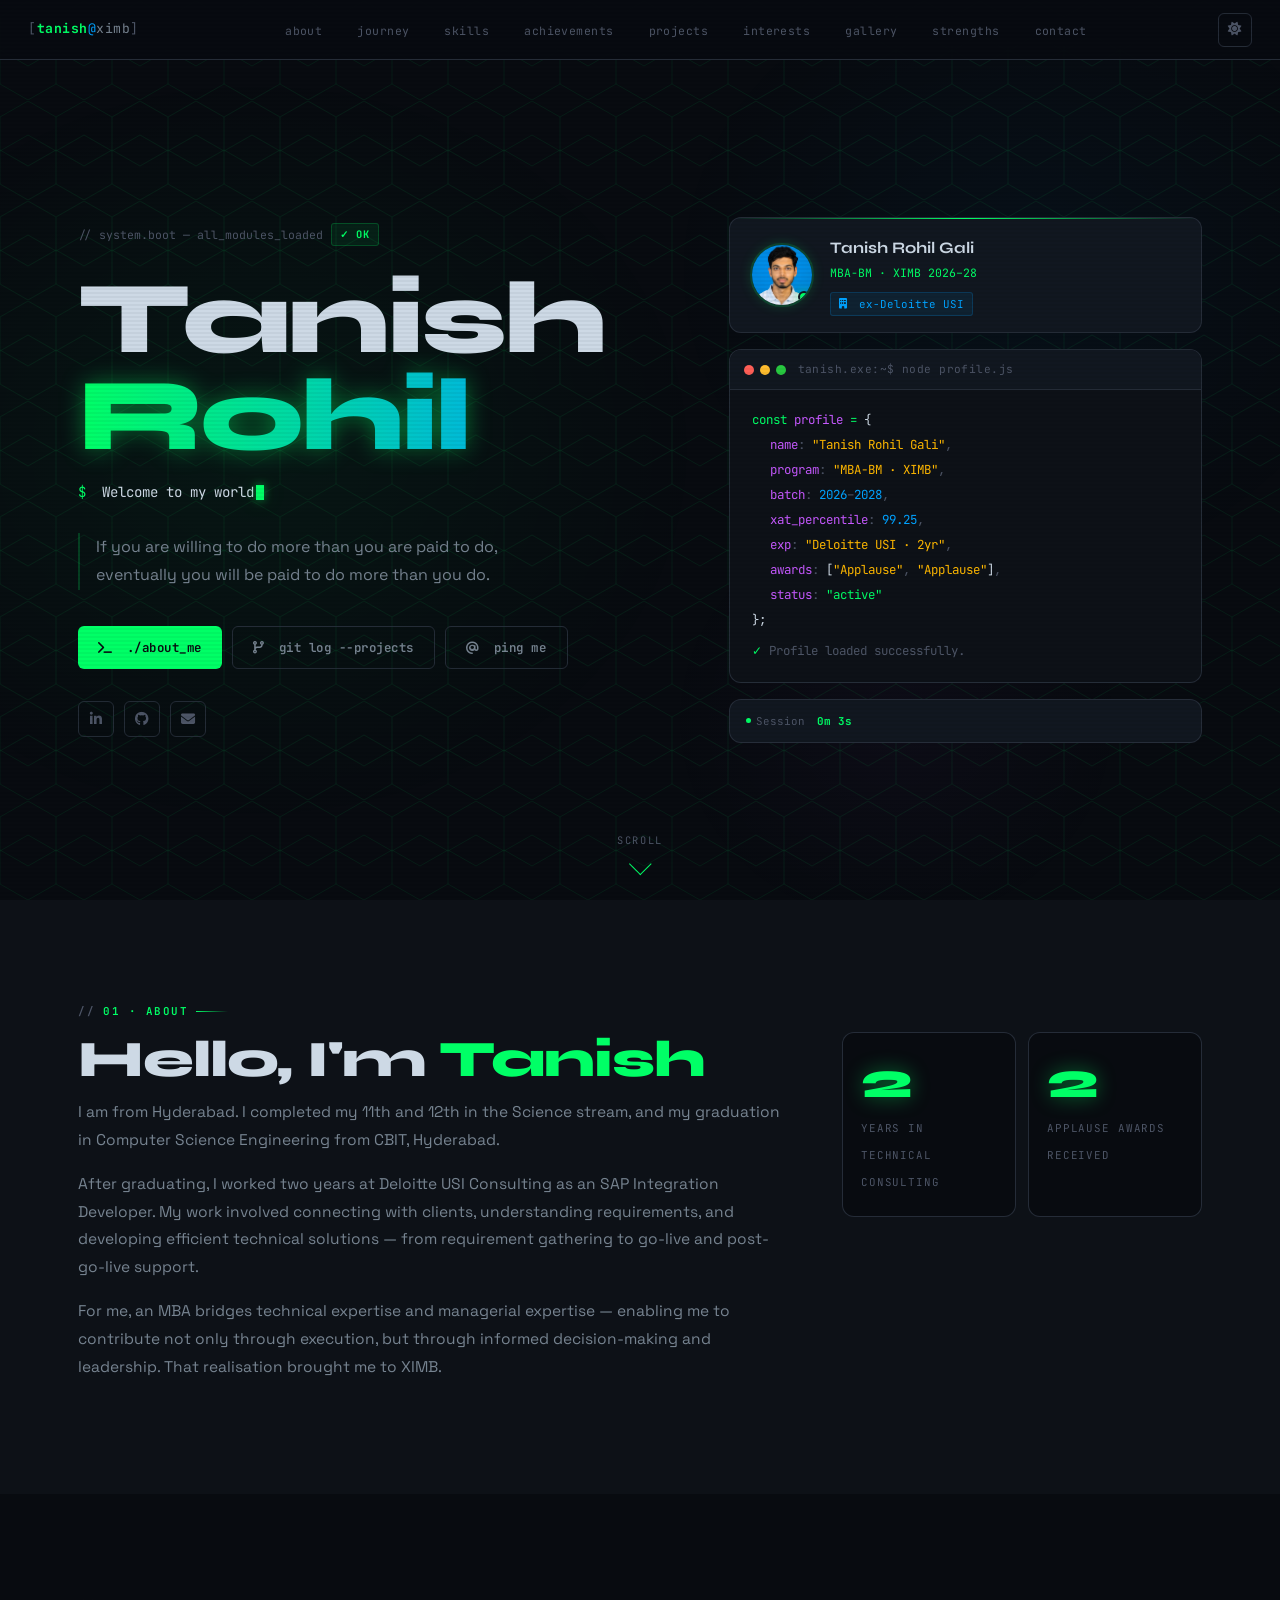
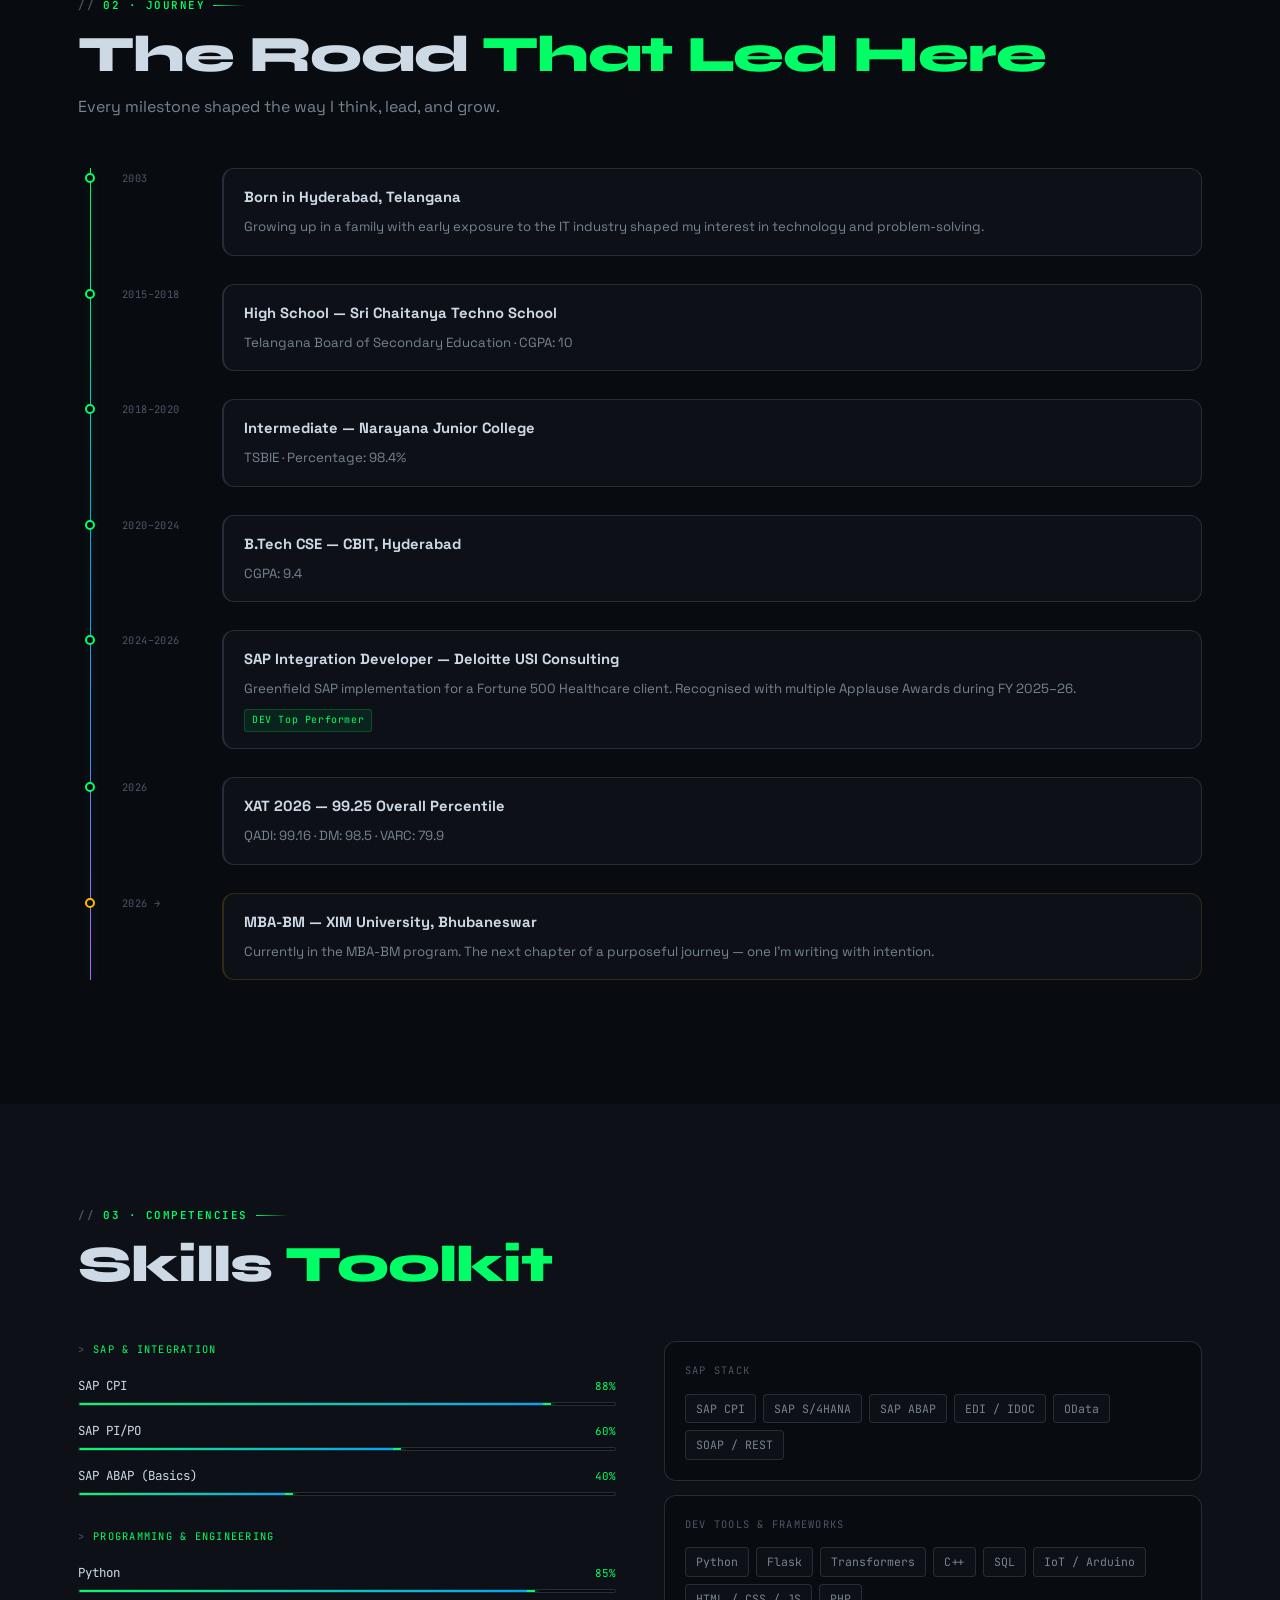
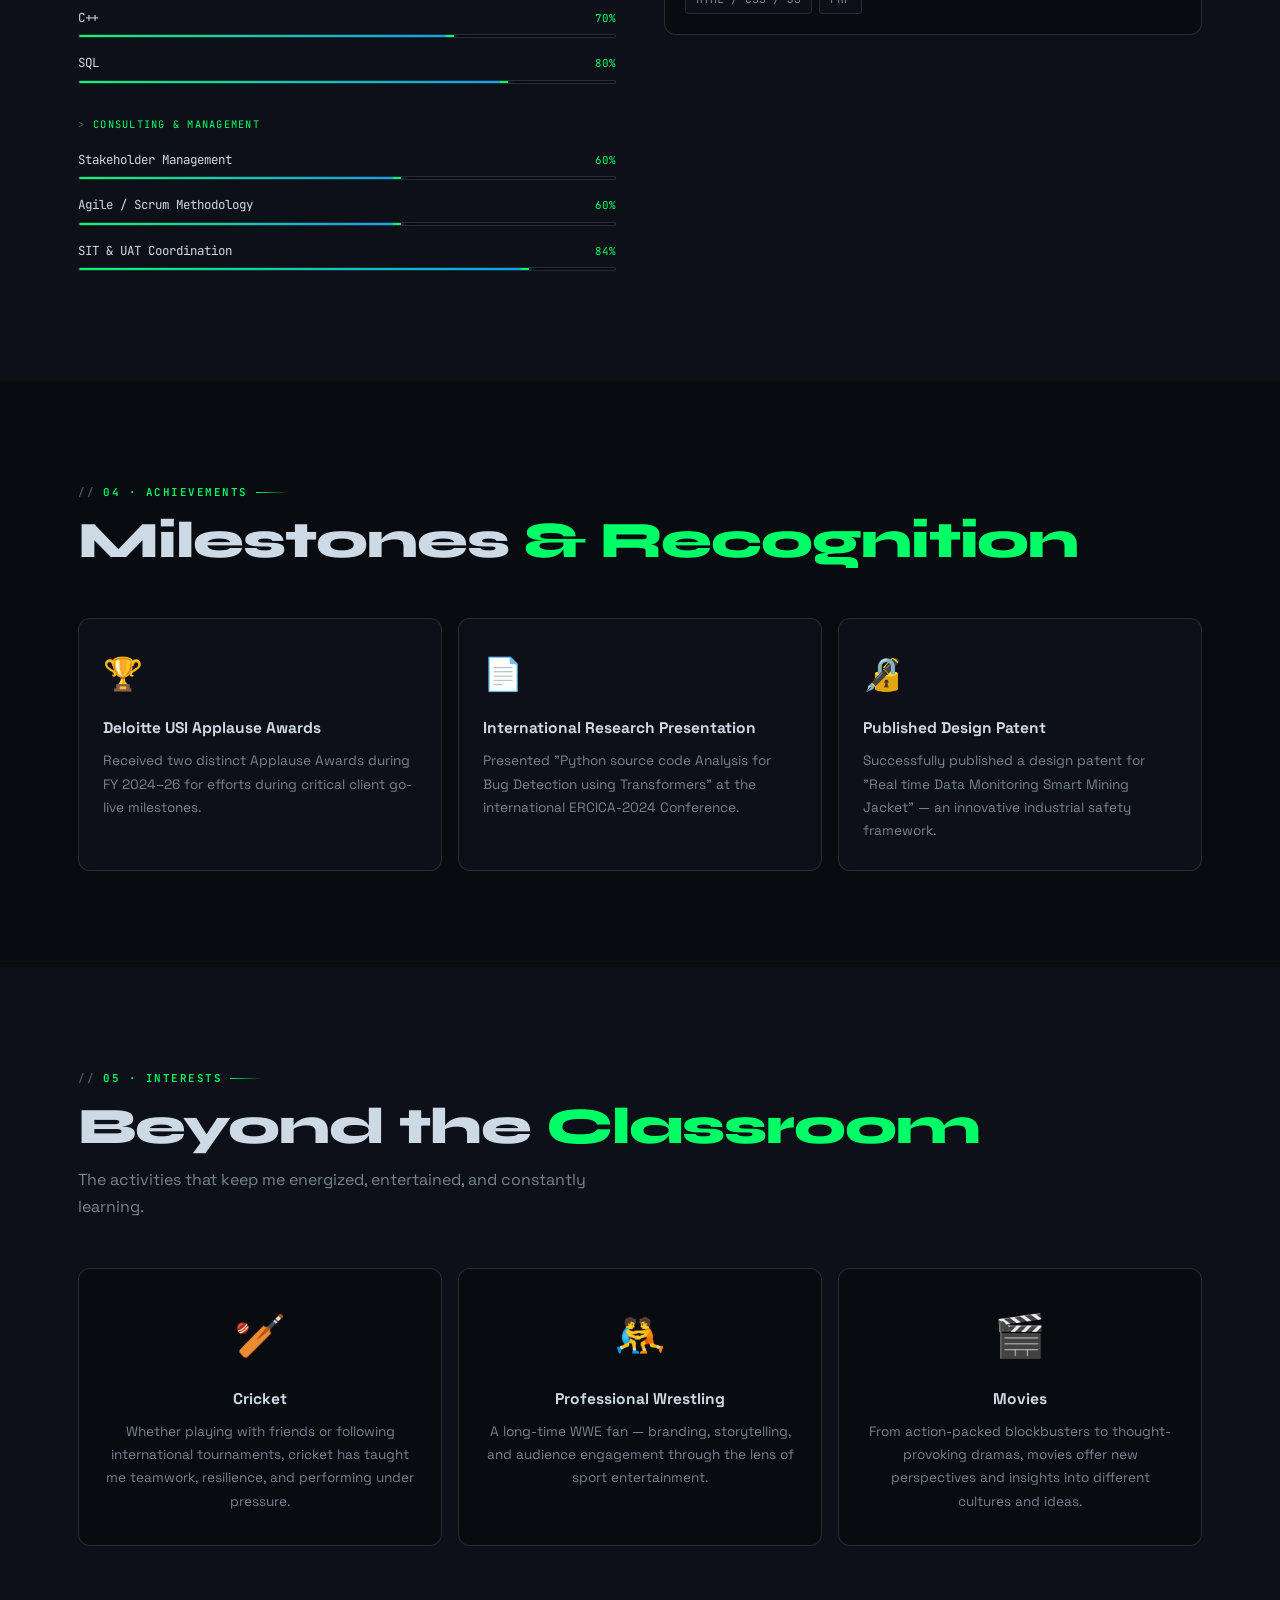
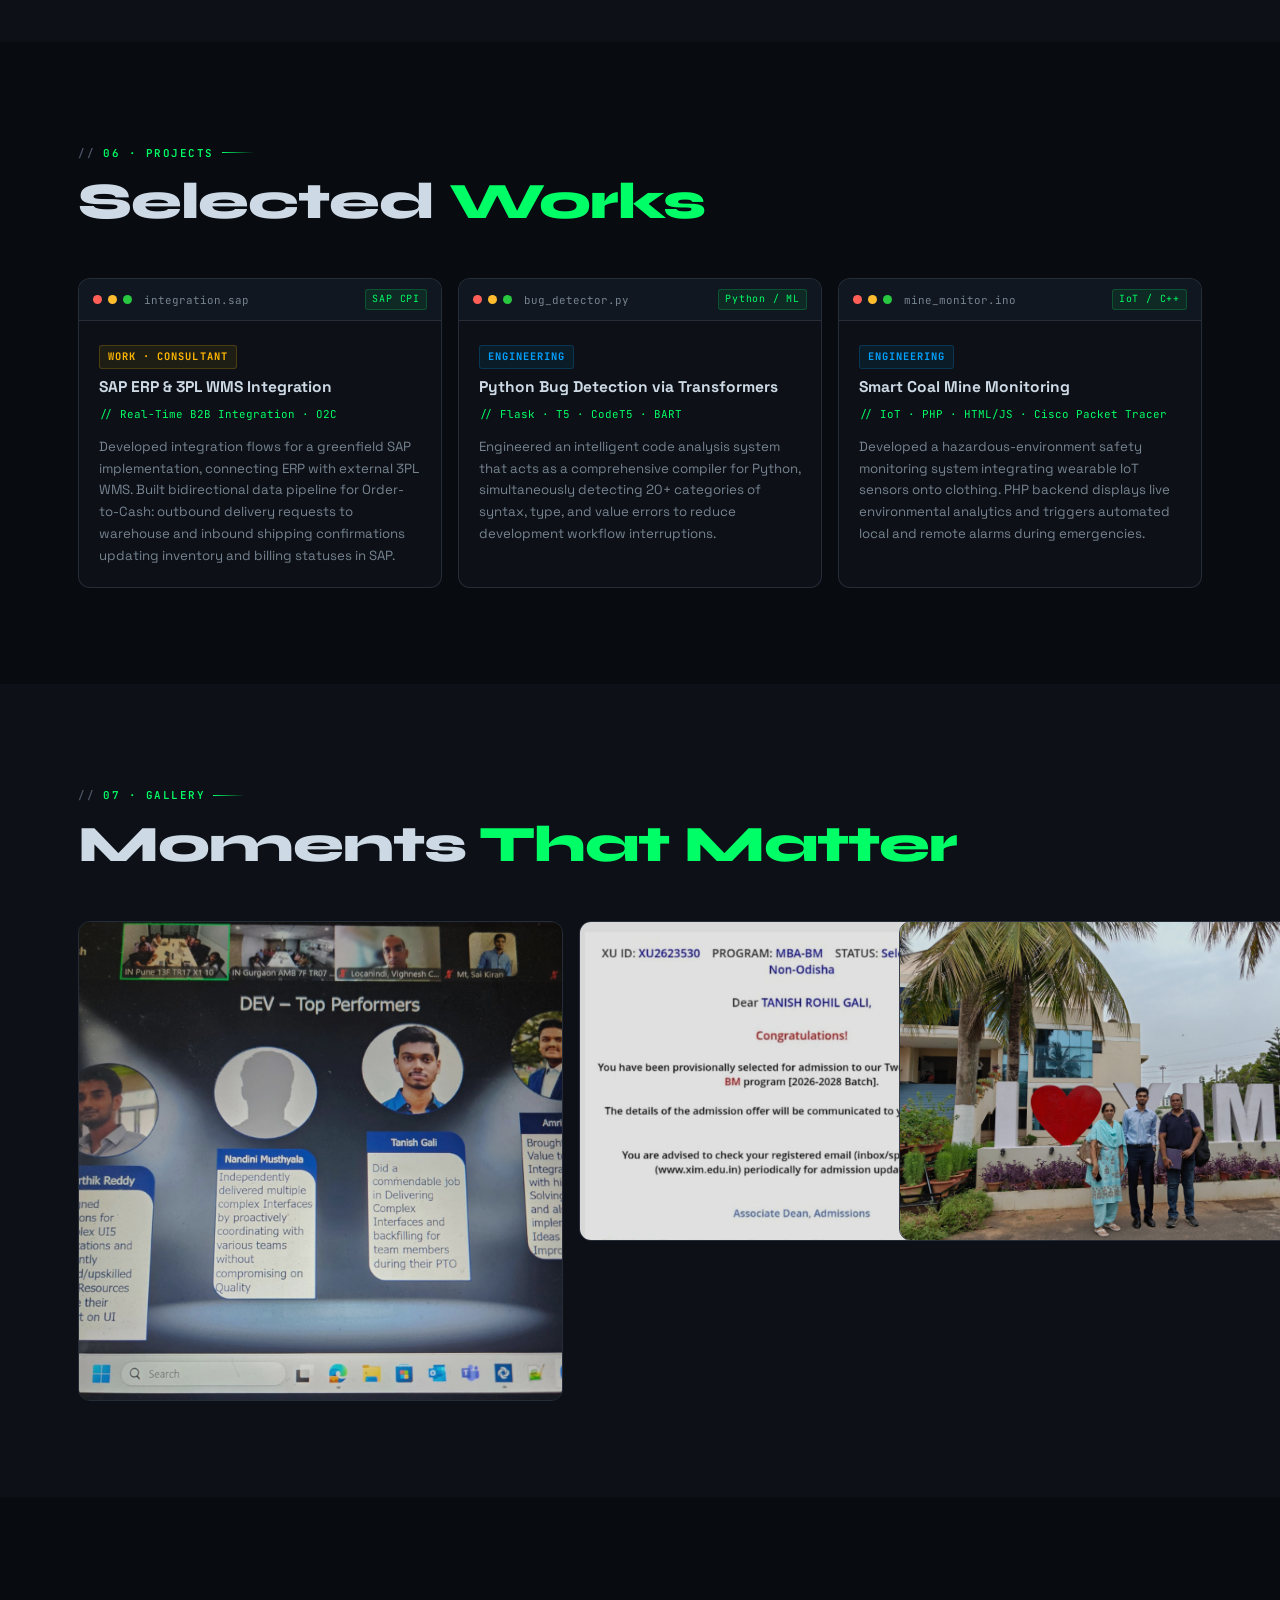
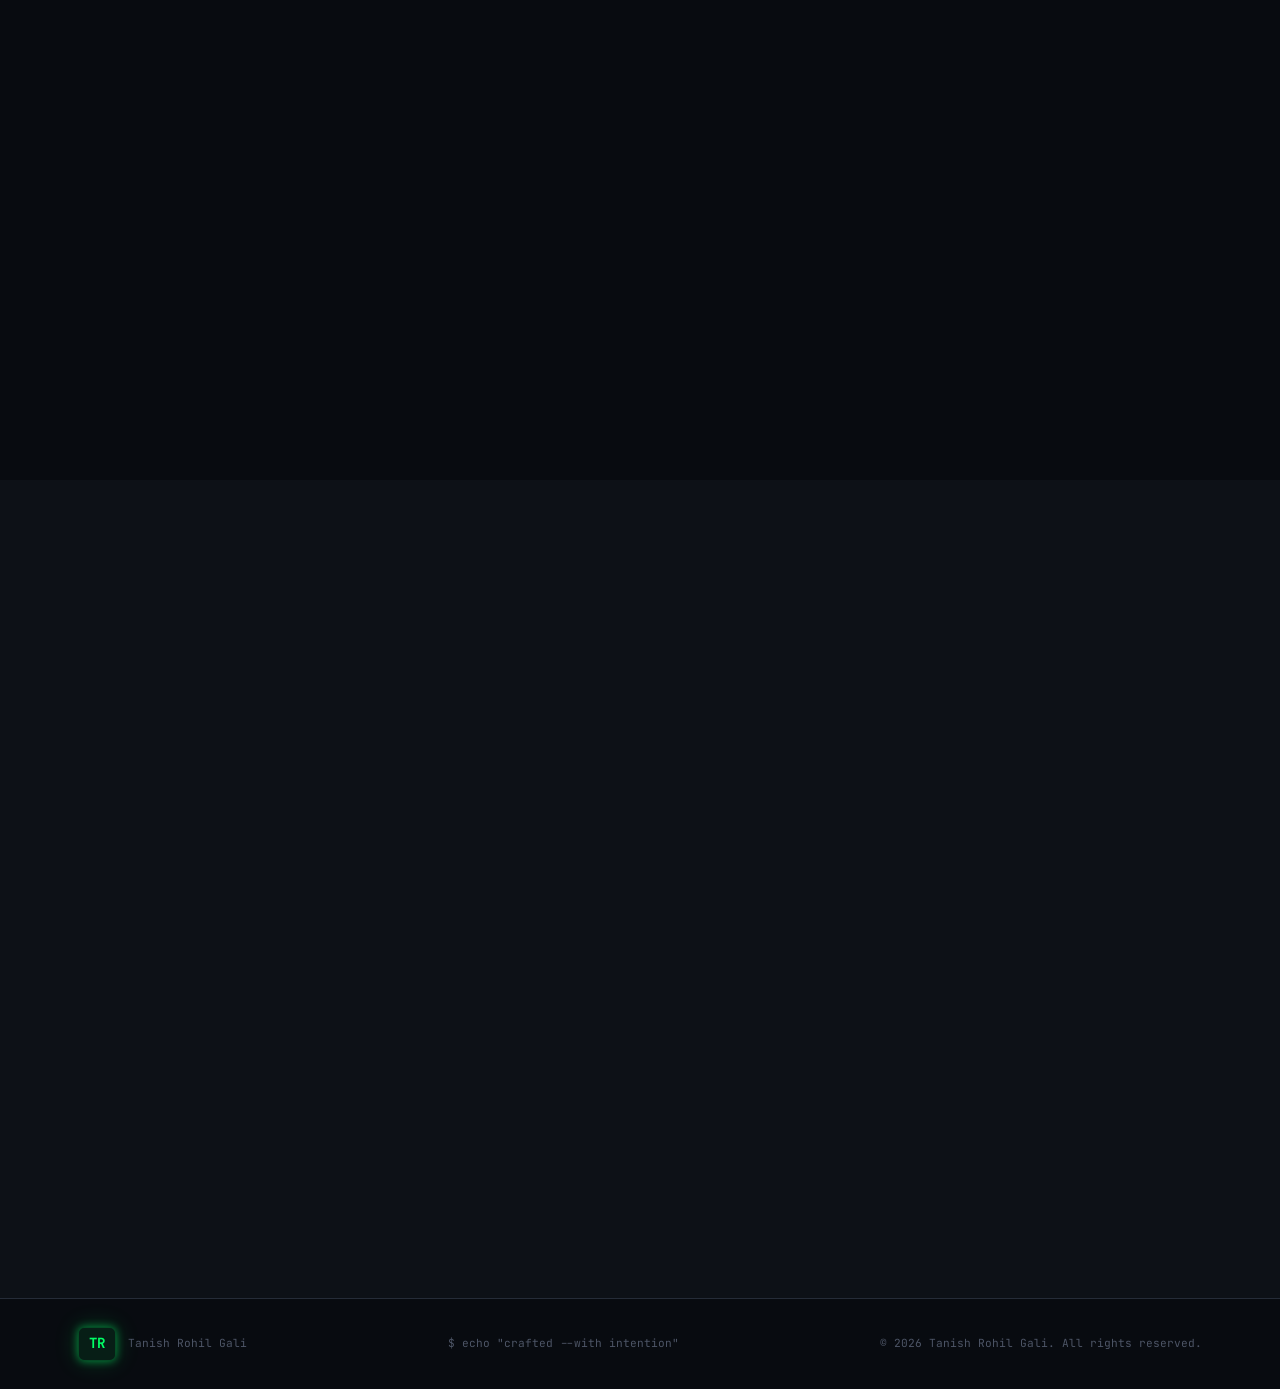
==== commit ff4f22d6: "Update index.html" ====
--- a/index.html
+++ b/index.html
@@ -32,8 +32,8 @@
     <li><a href="#journey"      data-num="02">journey</a></li>
     <li><a href="#skills"       data-num="03">skills</a></li>
     <li><a href="#achievements" data-num="04">achievements</a></li>
-    <li><a href="#projects"     data-num="06">projects</a></li>
-    <li><a href="#interests"    data-num="05">interests</a></li>
+    <li><a href="#projects"     data-num="05">projects</a></li>
+    <li><a href="#interests"    data-num="06">interests</a></li>
     <li><a href="#gallery"      data-num="07">gallery</a></li>
     <li><a href="#strengths"    data-num="08">strengths</a></li>
     <li><a href="#contact"      data-num="09">contact</a></li>
@@ -244,11 +244,11 @@
             <div class="skill-bar-track"><div class="skill-bar-fill" data-pct="88"></div></div>
           </div>
           <div class="skill-row">
-            <div class="skill-row-top"><span class="skill-name">SAP PI/PO</span><span class="skill-pct">88%</span></div>
+            <div class="skill-row-top"><span class="skill-name">SAP PI/PO</span><span class="skill-pct">60%</span></div>
             <div class="skill-bar-track"><div class="skill-bar-fill" data-pct="60"></div></div>
           </div>
           <div class="skill-row">
-            <div class="skill-row-top"><span class="skill-name">SAP ABAP (Basics)</span><span class="skill-pct">60%</span></div>
+            <div class="skill-row-top"><span class="skill-name">SAP ABAP (Basics)</span><span class="skill-pct">40%</span></div>
             <div class="skill-bar-track"><div class="skill-bar-fill" data-pct="40"></div></div>
           </div>
         </div>
@@ -256,7 +256,7 @@
         <div class="skill-block">
           <div class="skill-block-title">Programming & Engineering</div>
           <div class="skill-row">
-            <div class="skill-row-top"><span class="skill-name">Python</span><span class="skill-pct">78%</span></div>
+            <div class="skill-row-top"><span class="skill-name">Python</span><span class="skill-pct">85%</span></div>
             <div class="skill-bar-track"><div class="skill-bar-fill" data-pct="85"></div></div>
           </div>
           <div class="skill-row">
@@ -264,7 +264,7 @@
             <div class="skill-bar-track"><div class="skill-bar-fill" data-pct="70"></div></div>
           </div>
           <div class="skill-row">
-            <div class="skill-row-top"><span class="skill-name">SQL</span><span class="skill-pct">75%</span></div>
+            <div class="skill-row-top"><span class="skill-name">SQL</span><span class="skill-pct">80%</span></div>
             <div class="skill-bar-track"><div class="skill-bar-fill" data-pct="80"></div></div>
           </div>
         </div>
@@ -272,11 +272,11 @@
         <div class="skill-block">
           <div class="skill-block-title">Consulting & Management</div>
           <div class="skill-row">
-            <div class="skill-row-top"><span class="skill-name">Stakeholder Management</span><span class="skill-pct">85%</span></div>
+            <div class="skill-row-top"><span class="skill-name">Stakeholder Management</span><span class="skill-pct">60%</span></div>
             <div class="skill-bar-track"><div class="skill-bar-fill" data-pct="60"></div></div>
           </div>
           <div class="skill-row">
-            <div class="skill-row-top"><span class="skill-name">Agile / Scrum Methodology</span><span class="skill-pct">80%</span></div>
+            <div class="skill-row-top"><span class="skill-name">Agile / Scrum Methodology</span><span class="skill-pct">60%</span></div>
             <div class="skill-bar-track"><div class="skill-bar-fill" data-pct="60"></div></div>
           </div>
           <div class="skill-row">
--- a/style.css
+++ b/style.css
@@ -0,0 +1,1224 @@
+/* ═══════════════════════════════════════════════════
+   TANISH ROHIL — MBA PORTFOLIO v3
+   TECH-MAXED: CRT scanlines, glitch, neon glow,
+   matrix aesthetic, hacker terminal vibes
+   ═══════════════════════════════════════════════════ */
+
+@import url('https://fonts.googleapis.com/css2?family=JetBrains+Mono:ital,wght@0,300;0,400;0,500;0,700;1,400&family=Space+Grotesk:wght@300;400;500;600;700&family=Syne:wght@400;600;700;800&display=swap');
+
+/* ── TOKENS ── */
+:root {
+  --bg-0:          #080b10;
+  --bg-1:          #0d1117;
+  --bg-2:          #111720;
+  --bg-3:          #161d28;
+  --bg-card:       #0f1621;
+
+  --border:        rgba(40,48,60,0.9);
+  --border-g:      rgba(0,255,102,0.2);
+  --border-b:      rgba(0,162,255,0.2);
+
+  --text-0:        #cdd9e5;
+  --text-1:        #768390;
+  --text-2:        #4d5566;
+
+  /* neon palette */
+  --neon-g:        #00ff66;
+  --neon-g-dim:    rgba(0,255,102,0.08);
+  --neon-g-glow:   0 0 8px rgba(0,255,102,0.5), 0 0 24px rgba(0,255,102,0.2);
+  --neon-b:        #00a2ff;
+  --neon-b-dim:    rgba(0,162,255,0.08);
+  --neon-b-glow:   0 0 8px rgba(0,162,255,0.5), 0 0 24px rgba(0,162,255,0.15);
+  --neon-p:        #c659ff;
+  --neon-p-dim:    rgba(198,89,255,0.08);
+  --neon-a:        #ffb800;
+  --neon-a-dim:    rgba(255,184,0,0.08);
+  --neon-r:        #ff3860;
+
+  --font-mono:     'JetBrains Mono', 'Fira Code', monospace;
+  --font-body:     'Space Grotesk', system-ui, sans-serif;
+  --font-display:  'Syne', system-ui, sans-serif;
+
+  --radius:        6px;
+  --radius-lg:     12px;
+  --nav-h:         60px;
+  --ease:          cubic-bezier(0.4,0,0.2,1);
+  --transition:    0.3s var(--ease);
+}
+
+[data-theme="light"] {
+  --bg-0:          #f0f4f8;
+  --bg-1:          #ffffff;
+  --bg-2:          #e8eef5;
+  --bg-3:          #dde5ee;
+  --bg-card:       #ffffff;
+  --border:        rgba(180,195,215,0.9);
+  --border-g:      rgba(0,140,60,0.2);
+  --border-b:      rgba(0,100,200,0.2);
+  --text-0:        #0d1117;
+  --text-1:        #445566;
+  --text-2:        #7a8899;
+  --neon-g:        #008833;
+  --neon-g-dim:    rgba(0,136,51,0.08);
+  --neon-g-glow:   0 0 6px rgba(0,136,51,0.3);
+  --neon-b:        #0070dd;
+  --neon-b-dim:    rgba(0,112,221,0.08);
+  --neon-b-glow:   0 0 6px rgba(0,112,221,0.3);
+  --neon-p:        #8800cc;
+  --neon-p-dim:    rgba(136,0,204,0.08);
+  --neon-a:        #cc8800;
+  --neon-a-dim:    rgba(204,136,0,0.08);
+  --neon-r:        #cc1133;
+}
+
+/* ── RESET ── */
+*, *::before, *::after { box-sizing: border-box; margin: 0; padding: 0; }
+html { scroll-behavior: smooth; font-size: 16px; }
+body {
+  font-family: var(--font-body);
+  background: var(--bg-0);
+  color: var(--text-0);
+  line-height: 1.7;
+  overflow-x: hidden;
+  transition: background 0.4s, color 0.4s;
+}
+img { display: block; max-width: 100%; }
+a { color: inherit; text-decoration: none; }
+ul { list-style: none; }
+button { cursor: pointer; border: none; background: none; font-family: inherit; }
+
+/* ── SCROLLBAR ── */
+::-webkit-scrollbar { width: 4px; }
+::-webkit-scrollbar-track { background: var(--bg-0); }
+::-webkit-scrollbar-thumb { background: var(--neon-g); border-radius: 2px; }
+
+/* ── CRT SCANLINES (subtle) ── */
+body::after {
+  content: '';
+  position: fixed;
+  inset: 0;
+  background: repeating-linear-gradient(
+    0deg,
+    transparent,
+    transparent 2px,
+    rgba(0,0,0,0.04) 2px,
+    rgba(0,0,0,0.04) 4px
+  );
+  pointer-events: none;
+  z-index: 9999;
+  animation: scanroll 8s linear infinite;
+}
+@keyframes scanroll {
+  from { background-position: 0 0; }
+  to   { background-position: 0 100px; }
+}
+[data-theme="light"] body::after { opacity: 0.3; }
+
+/* ── LAYOUT ── */
+.container { max-width: 1180px; margin: 0 auto; padding: 0 28px; }
+.section { padding: 96px 0; position: relative; }
+
+/* ── CANVAS MATRIX BG ── */
+#matrixCanvas {
+  position: fixed;
+  top: 0; left: 0;
+  width: 100%; height: 100%;
+  pointer-events: none;
+  z-index: 0;
+  opacity: 0.035;
+}
+[data-theme="light"] #matrixCanvas { opacity: 0.015; }
+
+/* ══════════════════════════════════════════
+   GLITCH TEXT EFFECT
+══════════════════════════════════════════ */
+.glitch {
+  position: relative;
+  display: inline-block;
+}
+.glitch::before,
+.glitch::after {
+  content: attr(data-text);
+  position: absolute;
+  left: 0; top: 0;
+  width: 100%;
+  overflow: hidden;
+}
+.glitch::before {
+  color: var(--neon-b);
+  animation: glitch-1 3.5s infinite linear;
+  clip-path: polygon(0 20%, 100% 20%, 100% 40%, 0 40%);
+  transform: translateX(-2px);
+  opacity: 0;
+}
+.glitch::after {
+  color: var(--neon-r);
+  animation: glitch-2 3.5s infinite linear;
+  clip-path: polygon(0 60%, 100% 60%, 100% 80%, 0 80%);
+  transform: translateX(2px);
+  opacity: 0;
+}
+@keyframes glitch-1 {
+  0%,89%,100% { opacity: 0; transform: translateX(0); }
+  90%   { opacity: 0.8; transform: translateX(-3px); clip-path: polygon(0 15%, 100% 15%, 100% 35%, 0 35%); }
+  92%   { opacity: 0.8; transform: translateX(3px);  clip-path: polygon(0 50%, 100% 50%, 100% 65%, 0 65%); }
+  94%   { opacity: 0;   transform: translateX(0); }
+}
+@keyframes glitch-2 {
+  0%,89%,100% { opacity: 0; transform: translateX(0); }
+  91%   { opacity: 0.7; transform: translateX(3px);  clip-path: polygon(0 60%, 100% 60%, 100% 75%, 0 75%); }
+  93%   { opacity: 0.7; transform: translateX(-2px); clip-path: polygon(0 30%, 100% 30%, 100% 45%, 0 45%); }
+  95%   { opacity: 0;   transform: translateX(0); }
+}
+
+/* ══════════════════════════════════════════
+   NAVBAR
+══════════════════════════════════════════ */
+.navbar {
+  position: fixed;
+  top: 0; left: 0; right: 0;
+  height: var(--nav-h);
+  z-index: 1000;
+  display: flex;
+  align-items: center;
+  justify-content: space-between;
+  padding: 0 28px;
+  background: rgba(8,11,16,0.88);
+  backdrop-filter: blur(24px) saturate(1.8);
+  border-bottom: 1px solid var(--border);
+  transition: all var(--transition);
+}
+[data-theme="light"] .navbar { background: rgba(240,244,248,0.9); }
+
+.navbar::before {
+  content: '';
+  position: absolute;
+  bottom: -1px; left: 0;
+  height: 1px; width: 0;
+  background: linear-gradient(90deg, var(--neon-g), var(--neon-b), var(--neon-p));
+  transition: width 0.6s var(--ease);
+}
+.navbar.scrolled::before { width: 100%; }
+
+.nav-logo {
+  display: flex;
+  align-items: center;
+  gap: 0;
+  font-family: var(--font-mono);
+  font-size: 0.82rem;
+  letter-spacing: 0.04em;
+}
+.nav-logo-bracket { color: var(--text-2); }
+.nav-logo-name    { color: var(--neon-g); font-weight: 700; }
+.nav-logo-at      { color: var(--neon-b); }
+.nav-logo-host    { color: var(--text-1); }
+
+.nav-links {
+  display: flex;
+  gap: 2px;
+  align-items: center;
+}
+.nav-links li a {
+  font-family: var(--font-mono);
+  font-size: 0.72rem;
+  color: var(--text-2);
+  padding: 5px 9px;
+  border-radius: var(--radius);
+  transition: all var(--transition);
+  letter-spacing: 0.04em;
+  position: relative;
+}
+.nav-links li a::before {
+  content: attr(data-num);
+  color: var(--neon-g);
+  font-size: 0.62rem;
+  margin-right: 2px;
+  opacity: 0;
+  transition: opacity var(--transition);
+}
+.nav-links li a:hover::before,
+.nav-links li a.active::before { opacity: 1; }
+.nav-links li a:hover,
+.nav-links li a.active {
+  color: var(--neon-g);
+  background: var(--neon-g-dim);
+}
+
+.nav-actions { display: flex; align-items: center; gap: 8px; }
+
+.theme-toggle {
+  width: 34px; height: 34px;
+  border-radius: var(--radius);
+  border: 1px solid var(--border);
+  color: var(--text-2);
+  display: flex; align-items: center; justify-content: center;
+  font-size: 0.85rem;
+  transition: all var(--transition);
+}
+.theme-toggle:hover {
+  color: var(--neon-g);
+  border-color: var(--border-g);
+  box-shadow: var(--neon-g-glow);
+}
+
+.nav-hamburger {
+  display: none;
+  flex-direction: column;
+  gap: 5px;
+  padding: 8px;
+}
+.nav-hamburger span {
+  display: block; width: 20px; height: 1.5px;
+  background: var(--text-1);
+  border-radius: 1px;
+  transition: all var(--transition);
+}
+
+/* ══════════════════════════════════════════
+   HERO
+══════════════════════════════════════════ */
+.hero {
+  min-height: 100vh;
+  display: flex;
+  align-items: center;
+  position: relative;
+  padding-top: var(--nav-h);
+  overflow: hidden;
+  z-index: 1;
+}
+
+/* animated hex grid bg */
+.hero-hexgrid {
+  position: absolute;
+  inset: 0;
+  background-image: url("data:image/svg+xml,%3Csvg xmlns='http://www.w3.org/2000/svg' width='56' height='100'%3E%3Cpath d='M28 66L0 50V17L28 1l28 16v33z' fill='none' stroke='rgba(0,255,102,0.07)' stroke-width='1'/%3E%3Cpath d='M28 100L0 84V51L28 35l28 16v33z' fill='none' stroke='rgba(0,255,102,0.07)' stroke-width='1'/%3E%3C/svg%3E");
+  animation: hexdrift 30s linear infinite;
+}
+@keyframes hexdrift {
+  0%   { transform: translate(0,0); }
+  100% { transform: translate(56px,100px); }
+}
+
+.hero-glow {
+  position: absolute;
+  inset: 0;
+  background:
+    radial-gradient(ellipse 50% 60% at 20% 50%, rgba(0,255,102,0.05) 0%, transparent 70%),
+    radial-gradient(ellipse 40% 50% at 80% 30%, rgba(0,162,255,0.04) 0%, transparent 70%),
+    radial-gradient(ellipse 30% 40% at 70% 80%, rgba(198,89,255,0.03) 0%, transparent 60%);
+  pointer-events: none;
+}
+
+.hero-inner {
+  position: relative;
+  z-index: 1;
+  width: 100%;
+  max-width: 1180px;
+  margin: 0 auto;
+  padding: 0 28px;
+  display: grid;
+  grid-template-columns: 1.1fr 0.9fr;
+  gap: 72px;
+  align-items: center;
+}
+
+/* boot sequence pill */
+.boot-line {
+  font-family: var(--font-mono);
+  font-size: 0.72rem;
+  color: var(--text-2);
+  margin-bottom: 24px;
+  display: flex;
+  align-items: center;
+  gap: 8px;
+}
+.boot-ok {
+  color: var(--neon-g);
+  background: var(--neon-g-dim);
+  border: 1px solid var(--border-g);
+  padding: 2px 8px;
+  border-radius: 3px;
+  font-size: 0.65rem;
+  font-weight: 700;
+  letter-spacing: 0.1em;
+  animation: fadeIn 0.5s ease 0.8s both;
+}
+@keyframes fadeIn { from { opacity: 0; } to { opacity: 1; } }
+
+.hero-name {
+  font-family: var(--font-display);
+  font-size: clamp(3.2rem, 8vw, 7rem);
+  font-weight: 800;
+  line-height: 0.95;
+  margin-bottom: 16px;
+  letter-spacing: -0.03em;
+}
+.hero-name-line1 { color: var(--text-0); display: block; }
+.hero-name-line2 {
+  color: transparent;
+  display: block;
+  background: linear-gradient(90deg, var(--neon-g), var(--neon-b));
+  -webkit-background-clip: text;
+  background-clip: text;
+  filter: drop-shadow(0 0 12px rgba(0,255,102,0.4));
+}
+
+.hero-role {
+  font-family: var(--font-mono);
+  font-size: 0.88rem;
+  color: var(--text-1);
+  margin-bottom: 28px;
+  min-height: 1.6em;
+  display: flex;
+  align-items: center;
+  gap: 0;
+}
+.ty-prompt { color: var(--neon-g); margin-right: 8px; }
+.ty-text   { color: var(--text-0); }
+.ty-cursor {
+  display: inline-block;
+  width: 8px; height: 1.1em;
+  background: var(--neon-g);
+  margin-left: 2px;
+  vertical-align: text-bottom;
+  animation: blink 1.1s step-end infinite;
+  box-shadow: var(--neon-g-glow);
+}
+@keyframes blink { 0%,100%{opacity:1} 50%{opacity:0} }
+
+.hero-bio {
+  font-size: 1rem;
+  color: var(--text-1);
+  line-height: 1.8;
+  margin-bottom: 36px;
+  max-width: 500px;
+  border-left: 2px solid var(--border-g);
+  padding-left: 16px;
+}
+
+.hero-cta {
+  display: flex;
+  gap: 10px;
+  flex-wrap: wrap;
+  margin-bottom: 32px;
+}
+
+.btn {
+  display: inline-flex;
+  align-items: center;
+  gap: 7px;
+  padding: 10px 20px;
+  border-radius: var(--radius);
+  font-family: var(--font-mono);
+  font-size: 0.78rem;
+  font-weight: 600;
+  letter-spacing: 0.04em;
+  transition: all var(--transition);
+  position: relative;
+  overflow: hidden;
+}
+.btn-g {
+  background: var(--neon-g);
+  color: #080b10;
+  border: none;
+}
+.btn-g::before {
+  content: '';
+  position: absolute;
+  inset: 0;
+  background: rgba(255,255,255,0.15);
+  transform: translateX(-100%);
+  transition: transform 0.4s var(--ease);
+}
+.btn-g:hover::before { transform: translateX(100%); }
+.btn-g:hover { box-shadow: var(--neon-g-glow); transform: translateY(-2px); }
+
+.btn-ghost {
+  border: 1px solid var(--border);
+  color: var(--text-1);
+  background: transparent;
+}
+.btn-ghost:hover {
+  border-color: var(--neon-g);
+  color: var(--neon-g);
+  background: var(--neon-g-dim);
+  box-shadow: var(--neon-g-glow);
+}
+
+.hero-social {
+  display: flex;
+  gap: 10px;
+}
+.soc-btn {
+  width: 36px; height: 36px;
+  display: flex; align-items: center; justify-content: center;
+  border: 1px solid var(--border);
+  border-radius: var(--radius);
+  color: var(--text-2);
+  font-size: 0.88rem;
+  transition: all var(--transition);
+}
+.soc-btn:hover {
+  color: var(--neon-g);
+  border-color: var(--border-g);
+  box-shadow: var(--neon-g-glow);
+  transform: translateY(-2px);
+}
+
+/* ─── HERO RIGHT PANELS ─── */
+.hero-right { display: flex; flex-direction: column; gap: 16px; }
+
+/* Profile card */
+.profile-card {
+  background: var(--bg-2);
+  border: 1px solid var(--border);
+  border-radius: var(--radius-lg);
+  padding: 16px 20px;
+  display: flex;
+  align-items: center;
+  gap: 16px;
+  position: relative;
+  overflow: hidden;
+  transition: border-color var(--transition);
+}
+.profile-card::before {
+  content: '';
+  position: absolute;
+  top: 0; left: 0; right: 0;
+  height: 1px;
+  background: linear-gradient(90deg, transparent, var(--neon-g), transparent);
+  animation: shimmer 3s linear infinite;
+}
+@keyframes shimmer {
+  from { transform: translateX(-100%); }
+  to   { transform: translateX(100%); }
+}
+.profile-card:hover { border-color: var(--border-g); }
+
+.prof-avatar {
+  width: 64px; height: 64px;
+  border-radius: 50%;
+  overflow: hidden;
+  border: 2px solid var(--border-g);
+  position: relative;
+  flex-shrink: 0;
+  box-shadow: 0 0 12px rgba(0,255,102,0.15);
+}
+.prof-avatar img {
+  width: 100%; height: 100%;
+  object-fit: cover;
+  object-position: center top;
+  transform: scale(1.15);
+}
+.prof-online {
+  position: absolute;
+  bottom: 2px; right: 2px;
+  width: 12px; height: 12px;
+  background: var(--neon-g);
+  border-radius: 50%;
+  border: 2px solid var(--bg-2);
+  box-shadow: var(--neon-g-glow);
+  animation: pulse 2s ease-in-out infinite;
+}
+@keyframes pulse { 0%,100%{opacity:1;transform:scale(1)} 50%{opacity:0.6;transform:scale(0.85)} }
+
+.prof-name  { font-family: var(--font-display); font-size: 1rem; font-weight: 700; color: var(--text-0); margin-bottom: 2px; }
+.prof-role  { font-family: var(--font-mono); font-size: 0.72rem; color: var(--neon-g); margin-bottom: 5px; }
+.prof-badge {
+  display: inline-flex; align-items: center; gap: 5px;
+  font-family: var(--font-mono); font-size: 0.68rem;
+  background: var(--neon-b-dim); color: var(--neon-b);
+  border: 1px solid var(--border-b);
+  padding: 2px 8px; border-radius: 3px;
+}
+
+/* Terminal */
+.terminal {
+  background: var(--bg-1);
+  border: 1px solid var(--border);
+  border-radius: var(--radius-lg);
+  overflow: hidden;
+  transition: border-color var(--transition), box-shadow var(--transition);
+  font-family: var(--font-mono);
+}
+.terminal:hover {
+  border-color: var(--border-g);
+  box-shadow: 0 0 30px rgba(0,255,102,0.06);
+}
+
+.t-bar {
+  display: flex;
+  align-items: center;
+  gap: 6px;
+  padding: 10px 14px;
+  background: var(--bg-2);
+  border-bottom: 1px solid var(--border);
+}
+.t-dot { width: 10px; height: 10px; border-radius: 50%; }
+.t-title {
+  font-size: 0.7rem;
+  color: var(--text-2);
+  margin-left: 6px;
+  letter-spacing: 0.04em;
+}
+
+.t-body {
+  padding: 18px 22px;
+  font-size: 0.78rem;
+  line-height: 2;
+}
+.t-g  { color: var(--neon-g); }
+.t-b  { color: var(--neon-b); }
+.t-p  { color: var(--neon-p); }
+.t-a  { color: var(--neon-a); }
+.t-m  { color: var(--text-2); }
+.t-w  { color: var(--text-0); }
+.t-r  { color: var(--neon-r); }
+
+/* Live stats strip */
+.live-strip {
+  background: var(--bg-2);
+  border: 1px solid var(--border);
+  border-radius: var(--radius-lg);
+  padding: 12px 16px;
+  display: flex;
+  align-items: center;
+  justify-content: space-between;
+  font-family: var(--font-mono);
+  font-size: 0.68rem;
+  color: var(--text-2);
+  gap: 8px;
+}
+.ls-item { display: flex; align-items: center; gap: 5px; }
+.ls-dot  { width: 5px; height: 5px; border-radius: 50%; background: var(--neon-g); animation: pulse 1.5s ease-in-out infinite; }
+.ls-val  { color: var(--neon-g); font-weight: 700; }
+
+/* scroll hint */
+.hero-scroll {
+  position: absolute;
+  bottom: 28px; left: 50%;
+  transform: translateX(-50%);
+  display: flex; flex-direction: column; align-items: center; gap: 6px;
+  font-family: var(--font-mono); font-size: 0.65rem; color: var(--text-2);
+  text-transform: uppercase; letter-spacing: 0.15em; z-index: 1;
+}
+.scroll-arr {
+  width: 16px; height: 16px;
+  border-right: 1.5px solid var(--neon-g);
+  border-bottom: 1.5px solid var(--neon-g);
+  transform: rotate(45deg);
+  animation: bounce 1.4s ease-in-out infinite;
+}
+@keyframes bounce { 0%,100%{transform:rotate(45deg) translateY(0)} 50%{transform:rotate(45deg) translateY(5px)} }
+
+/* ══════════════════════════════════════════
+   SECTION LABELS
+══════════════════════════════════════════ */
+.s-tag {
+  display: inline-flex; align-items: center; gap: 8px;
+  font-family: var(--font-mono); font-size: 0.68rem; font-weight: 600;
+  color: var(--neon-g); text-transform: uppercase; letter-spacing: 0.14em;
+  margin-bottom: 12px;
+}
+.s-tag::before { content: '//'; color: var(--text-2); }
+.s-tag::after  {
+  content: '';
+  width: 32px; height: 1px;
+  background: linear-gradient(90deg, var(--neon-g), transparent);
+}
+
+.s-head {
+  font-family: var(--font-display);
+  font-size: clamp(2rem, 4vw, 3.2rem);
+  font-weight: 800;
+  line-height: 1.1;
+  color: var(--text-0);
+  margin-bottom: 10px;
+  letter-spacing: -0.02em;
+}
+.s-head em { color: var(--neon-g); font-style: normal; }
+.s-head .b  { color: var(--neon-b); }
+
+.s-sub { font-size: 1rem; color: var(--text-1); margin-bottom: 48px; max-width: 560px; }
+
+/* ══════════════════════════════════════════
+   REVEAL
+══════════════════════════════════════════ */
+.reveal {
+  opacity: 0;
+  transform: translateY(20px);
+  transition: opacity 0.55s var(--ease), transform 0.55s var(--ease);
+  transition-delay: var(--delay, 0s);
+}
+.reveal.visible { opacity: 1; transform: translateY(0); }
+
+/* ══════════════════════════════════════════
+   ABOUT
+══════════════════════════════════════════ */
+.about-section { background: var(--bg-1); position: relative; }
+
+.about-grid {
+  display: grid;
+  grid-template-columns: 1fr 360px;
+  gap: 60px;
+  align-items: start;
+}
+.about-p { font-size: 0.97rem; color: var(--text-1); margin-bottom: 16px; line-height: 1.8; }
+
+.stat-grid { display: grid; grid-template-columns: 1fr 1fr; gap: 12px; margin-bottom: 14px; }
+
+.stat-box {
+  background: var(--bg-0);
+  border: 1px solid var(--border);
+  border-radius: var(--radius-lg);
+  padding: 22px 18px;
+  position: relative;
+  overflow: hidden;
+  transition: all var(--transition);
+  cursor: default;
+}
+.stat-box::after {
+  content: '';
+  position: absolute;
+  bottom: 0; left: 0;
+  width: 100%; height: 2px;
+  background: linear-gradient(90deg, var(--neon-g), var(--neon-b));
+  transform: scaleX(0);
+  transform-origin: left;
+  transition: transform 0.4s var(--ease);
+}
+.stat-box:hover::after  { transform: scaleX(1); }
+.stat-box:hover { border-color: var(--border-g); box-shadow: 0 0 20px rgba(0,255,102,0.05); }
+
+.stat-num {
+  font-family: var(--font-display);
+  font-size: 3.2rem; font-weight: 800;
+  color: var(--neon-g);
+  line-height: 1; display: block; margin-bottom: 6px;
+  text-shadow: 0 0 20px rgba(0,255,102,0.4);
+}
+.stat-label {
+  font-family: var(--font-mono);
+  font-size: 0.68rem; color: var(--text-2);
+  text-transform: uppercase; letter-spacing: 0.08em; line-height: 1.4;
+}
+
+.ach-badge {
+  background: var(--bg-0);
+  border: 1px solid var(--border);
+  border-radius: var(--radius-lg);
+  padding: 14px 16px;
+  display: flex; align-items: center; gap: 12px;
+  transition: border-color var(--transition);
+}
+.ach-badge:hover { border-color: var(--neon-a); }
+.badge-icon {
+  width: 40px; height: 40px;
+  border-radius: var(--radius);
+  background: var(--neon-a-dim);
+  border: 1px solid rgba(255,184,0,0.2);
+  display: flex; align-items: center; justify-content: center;
+  font-size: 1.1rem; flex-shrink: 0;
+}
+.badge-lbl { font-family: var(--font-mono); font-size: 0.65rem; color: var(--text-2); text-transform: uppercase; letter-spacing: 0.08em; }
+.badge-val  { font-weight: 700; font-size: 0.88rem; color: var(--neon-a); margin-top: 2px; }
+
+/* ══════════════════════════════════════════
+   JOURNEY / TIMELINE
+══════════════════════════════════════════ */
+.journey-section { background: var(--bg-0); }
+
+.timeline { position: relative; padding-left: 44px; margin-top: 48px; }
+.timeline::before {
+  content: '';
+  position: absolute; left: 12px; top: 0; bottom: 0; width: 1px;
+  background: linear-gradient(to bottom, var(--neon-g), var(--neon-b), var(--neon-p));
+  box-shadow: 0 0 8px rgba(0,255,102,0.3);
+}
+
+.tl-item {
+  position: relative;
+  margin-bottom: 28px;
+  display: grid;
+  grid-template-columns: 80px 1fr;
+  gap: 20px;
+  align-items: start;
+}
+.tl-dot {
+  position: absolute;
+  left: -37px; top: 5px;
+  width: 10px; height: 10px;
+  border-radius: 50%;
+  background: var(--bg-0);
+  border: 2px solid var(--neon-g);
+  transition: all var(--transition);
+  box-shadow: 0 0 0 0 rgba(0,255,102,0.4);
+}
+.tl-dot.gold { border-color: var(--neon-a); }
+.tl-item:hover .tl-dot { box-shadow: 0 0 0 4px rgba(0,255,102,0.15), var(--neon-g-glow); }
+.tl-item:hover .tl-dot.gold { box-shadow: 0 0 0 4px rgba(255,184,0,0.15), 0 0 8px rgba(255,184,0,0.5); }
+
+.tl-year {
+  font-family: var(--font-mono);
+  font-size: 0.65rem; color: var(--text-2);
+  padding-top: 3px; letter-spacing: 0.04em; line-height: 1.5;
+}
+
+.tl-card {
+  background: var(--bg-1);
+  border: 1px solid var(--border);
+  border-left: 2px solid var(--border);
+  border-radius: var(--radius-lg);
+  padding: 16px 20px;
+  transition: all var(--transition);
+}
+.tl-item:hover .tl-card {
+  border-color: var(--border-g);
+  border-left-color: var(--neon-g);
+  transform: translateX(4px);
+}
+.tl-card.hl { border-color: rgba(255,184,0,0.15); }
+.tl-item:hover .tl-card.hl { border-color: var(--neon-a); border-left-color: var(--neon-a); }
+.tl-card h3 { font-family: var(--font-body); font-size: 0.92rem; font-weight: 700; color: var(--text-0); margin-bottom: 6px; }
+.tl-card p  { font-size: 0.83rem; color: var(--text-1); margin: 0; }
+.tl-highlight-tag {
+  display: inline-flex;
+  font-family: var(--font-mono); font-size: 0.62rem;
+  padding: 2px 7px; border-radius: 3px; margin-top: 8px;
+  background: var(--neon-g-dim); color: var(--neon-g); border: 1px solid var(--border-g);
+  letter-spacing: 0.06em;
+}
+
+/* ══════════════════════════════════════════
+   SKILLS WITH ANIMATED BARS
+══════════════════════════════════════════ */
+.skills-section { background: var(--bg-1); }
+
+.skills-layout {
+  display: grid;
+  grid-template-columns: 1fr 1fr;
+  gap: 48px;
+  margin-top: 48px;
+  align-items: start;
+}
+
+.skill-block { margin-bottom: 32px; }
+.skill-block:last-child { margin-bottom: 0; }
+.skill-block-title {
+  font-family: var(--font-mono); font-size: 0.65rem;
+  color: var(--neon-g); text-transform: uppercase; letter-spacing: 0.12em;
+  margin-bottom: 16px; display: flex; align-items: center; gap: 8px;
+}
+.skill-block-title::before { content: '>'; color: var(--text-2); }
+
+.skill-row { margin-bottom: 14px; }
+.skill-row-top {
+  display: flex; justify-content: space-between; align-items: baseline;
+  margin-bottom: 6px;
+}
+.skill-name { font-family: var(--font-mono); font-size: 0.78rem; color: var(--text-0); }
+.skill-pct  { font-family: var(--font-mono); font-size: 0.68rem; color: var(--neon-g); }
+.skill-bar-track {
+  height: 4px; background: var(--bg-0);
+  border-radius: 2px; overflow: hidden;
+  border: 1px solid var(--border);
+}
+.skill-bar-fill {
+  height: 100%; width: 0; border-radius: 2px;
+  background: linear-gradient(90deg, var(--neon-g), var(--neon-b));
+  box-shadow: 0 0 8px rgba(0,255,102,0.4);
+  transition: width 1.2s cubic-bezier(0.4,0,0.2,1);
+  position: relative;
+}
+.skill-bar-fill::after {
+  content: '';
+  position: absolute; right: 0; top: -2px;
+  width: 8px; height: 8px; border-radius: 50%;
+  background: var(--neon-g);
+  box-shadow: var(--neon-g-glow);
+  transform: scale(0);
+  transition: transform 0.3s ease 1.2s;
+}
+.skill-bar-fill.animated::after { transform: scale(1); }
+
+/* Skill tags panel */
+.skill-tags-panel {
+  background: var(--bg-0);
+  border: 1px solid var(--border);
+  border-radius: var(--radius-lg);
+  padding: 20px;
+}
+.stp-title {
+  font-family: var(--font-mono); font-size: 0.65rem;
+  color: var(--text-2); text-transform: uppercase; letter-spacing: 0.12em;
+  margin-bottom: 14px;
+}
+.tags-cloud { display: flex; flex-wrap: wrap; gap: 7px; }
+.s-tag-item {
+  font-family: var(--font-mono); font-size: 0.72rem;
+  padding: 4px 10px; border-radius: 4px;
+  background: var(--bg-1); color: var(--text-1);
+  border: 1px solid var(--border);
+  transition: all var(--transition); cursor: default;
+}
+.s-tag-item:hover {
+  background: var(--neon-g-dim); color: var(--neon-g);
+  border-color: var(--border-g); box-shadow: var(--neon-g-glow);
+}
+
+/* ══════════════════════════════════════════
+   ACHIEVEMENTS
+══════════════════════════════════════════ */
+.achievements-section { background: var(--bg-0); }
+
+.ach-grid {
+  display: grid;
+  grid-template-columns: repeat(3,1fr);
+  gap: 16px;
+  margin-top: 48px;
+}
+.ach-card {
+  background: var(--bg-1);
+  border: 1px solid var(--border);
+  border-radius: var(--radius-lg);
+  padding: 28px 24px;
+  transition: all var(--transition);
+  position: relative; overflow: hidden;
+}
+.ach-card::before {
+  content: '';
+  position: absolute; inset: 0;
+  background: linear-gradient(135deg, rgba(0,255,102,0.03), transparent 60%);
+  opacity: 0; transition: opacity var(--transition);
+}
+.ach-card:hover::before { opacity: 1; }
+.ach-card:hover {
+  border-color: var(--border-g);
+  transform: translateY(-5px);
+  box-shadow: 0 16px 48px rgba(0,0,0,0.3), 0 0 20px rgba(0,255,102,0.06);
+}
+.ach-icon { font-size: 2rem; margin-bottom: 14px; display: block; }
+.ach-card h3 { font-family: var(--font-body); font-size: 0.97rem; font-weight: 700; color: var(--text-0); margin-bottom: 8px; }
+.ach-card p  { font-size: 0.85rem; color: var(--text-1); margin: 0; }
+
+/* ══════════════════════════════════════════
+   INTERESTS
+══════════════════════════════════════════ */
+.interests-section { background: var(--bg-1); }
+
+.interests-grid {
+  display: grid;
+  grid-template-columns: repeat(3,1fr);
+  gap: 16px;
+  margin-top: 48px;
+}
+.interest-card {
+  background: var(--bg-0);
+  border: 1px solid var(--border);
+  border-radius: var(--radius-lg);
+  padding: 32px 24px;
+  text-align: center;
+  transition: all var(--transition);
+  cursor: default;
+}
+.interest-card:hover {
+  border-color: var(--border-b);
+  box-shadow: 0 0 30px rgba(0,162,255,0.07);
+  transform: translateY(-6px);
+}
+.interest-icon {
+  font-size: 2.6rem; margin-bottom: 14px; display: block;
+  transition: transform var(--transition);
+  filter: drop-shadow(0 0 0 transparent);
+}
+.interest-card:hover .interest-icon {
+  transform: scale(1.2) rotate(-6deg);
+  filter: drop-shadow(0 0 8px var(--neon-b));
+}
+.interest-card h4 { font-size: 0.97rem; font-weight: 700; color: var(--text-0); margin-bottom: 8px; }
+.interest-card p  { font-size: 0.85rem; color: var(--text-1); margin: 0; }
+
+/* ══════════════════════════════════════════
+   PROJECTS — CODE CARD STYLE
+══════════════════════════════════════════ */
+.projects-section { background: var(--bg-0); }
+
+.projects-grid {
+  display: grid;
+  grid-template-columns: repeat(3,1fr);
+  gap: 16px;
+  margin-top: 48px;
+}
+.proj-card {
+  background: var(--bg-1);
+  border: 1px solid var(--border);
+  border-radius: var(--radius-lg);
+  overflow: hidden;
+  display: flex; flex-direction: column;
+  transition: all var(--transition);
+}
+.proj-card:hover {
+  border-color: var(--border-g);
+  transform: translateY(-5px);
+  box-shadow: 0 20px 60px rgba(0,0,0,0.3), 0 0 20px rgba(0,255,102,0.05);
+}
+
+/* code editor header */
+.proj-editor-bar {
+  display: flex; align-items: center; gap: 6px;
+  padding: 10px 14px;
+  background: var(--bg-2);
+  border-bottom: 1px solid var(--border);
+  font-family: var(--font-mono); font-size: 0.68rem; color: var(--text-2);
+}
+.pe-dot { width: 9px; height: 9px; border-radius: 50%; }
+.pe-filename { margin-left: 6px; color: var(--text-1); }
+.pe-lang {
+  margin-left: auto;
+  color: var(--neon-g); font-size: 0.62rem;
+  background: var(--neon-g-dim); border: 1px solid var(--border-g);
+  padding: 1px 6px; border-radius: 3px; letter-spacing: 0.08em;
+}
+
+.proj-body { padding: 20px; flex: 1; }
+.proj-type {
+  font-family: var(--font-mono); font-size: 0.65rem; font-weight: 700;
+  text-transform: uppercase; letter-spacing: 0.1em;
+  margin-bottom: 8px; display: inline-block;
+  padding: 2px 8px; border-radius: 3px;
+}
+.pt-work { color: var(--neon-a); background: var(--neon-a-dim); border: 1px solid rgba(255,184,0,0.2); }
+.pt-eng  { color: var(--neon-b); background: var(--neon-b-dim); border: 1px solid var(--border-b); }
+.proj-body h3 { font-family: var(--font-body); font-size: 0.97rem; font-weight: 700; color: var(--text-0); margin-bottom: 8px; line-height: 1.3; }
+.proj-stack {
+  font-family: var(--font-mono); font-size: 0.68rem; color: var(--neon-g);
+  margin-bottom: 12px; display: block;
+}
+.proj-body p { font-size: 0.83rem; color: var(--text-1); margin: 0; line-height: 1.65; }
+
+/* ══════════════════════════════════════════
+   GALLERY
+══════════════════════════════════════════ */
+.gallery-section { background: var(--bg-1); }
+
+.gallery-grid {
+  display: grid;
+  grid-template-columns: 1.6fr 1fr 1fr;
+  gap: 16px;
+  margin-top: 48px;
+}
+.gallery-item {
+  border-radius: var(--radius-lg);
+  overflow: hidden; position: relative;
+  aspect-ratio: 3/2;
+  min-height: 320px;
+  border: 1px solid var(--border);
+  transition: all var(--transition);
+}
+.gallery-item:first-child {
+  aspect-ratio: unset;
+  min-height: 480px;
+}
+.gallery-item img {
+  width: 100%; height: 100%;
+  object-fit: cover;
+  transition: transform 0.6s var(--ease);
+  filter: saturate(0.9) brightness(0.88);
+}
+.gallery-item:hover img {
+  transform: scale(1.07);
+  filter: saturate(1.1) brightness(0.95);
+}
+.gallery-item:hover { border-color: var(--border-g); box-shadow: 0 0 30px rgba(0,255,102,0.08); }
+
+.gallery-overlay {
+  position: absolute; inset: 0;
+  background: linear-gradient(to top, rgba(8,11,16,0.92) 0%, transparent 55%);
+  display: flex; align-items: flex-end;
+  padding: 18px;
+  opacity: 0; transition: opacity var(--transition);
+}
+.gallery-item:hover .gallery-overlay { opacity: 1; }
+.g-label {
+  font-family: var(--font-mono); font-size: 0.72rem; color: var(--neon-g);
+  text-shadow: 0 0 8px rgba(0,255,102,0.6);
+}
+
+/* scan line on hover */
+.gallery-item::after {
+  content: '';
+  position: absolute; inset: 0;
+  background: linear-gradient(to bottom, rgba(0,255,102,0.04) 0%, transparent 30%);
+  transform: translateY(-100%);
+  transition: transform 0.5s var(--ease);
+}
+.gallery-item:hover::after { transform: translateY(200%); }
+
+/* ══════════════════════════════════════════
+   STRENGTHS
+══════════════════════════════════════════ */
+.strengths-section { background: var(--bg-0); }
+
+.str-grid {
+  display: grid;
+  grid-template-columns: repeat(3,1fr);
+  gap: 16px;
+  margin-top: 48px;
+}
+.str-card {
+  background: var(--bg-1);
+  border: 1px solid var(--border);
+  border-radius: var(--radius-lg);
+  padding: 28px 24px;
+  transition: all var(--transition);
+  position: relative; overflow: hidden;
+}
+.str-card::before {
+  content: '';
+  position: absolute; bottom: 0; left: 0; right: 0; height: 2px;
+  background: linear-gradient(90deg, var(--neon-g), var(--neon-b));
+  transform: scaleX(0); transform-origin: left;
+  transition: transform 0.4s var(--ease);
+}
+.str-card:hover::before { transform: scaleX(1); }
+.str-card:hover { border-color: var(--border-g); transform: translateY(-4px); }
+
+.str-num {
+  font-family: var(--font-mono); font-size: 0.65rem; font-weight: 700;
+  color: var(--neon-g); background: var(--neon-g-dim);
+  border: 1px solid var(--border-g);
+  padding: 3px 8px; border-radius: 3px;
+  display: inline-block; margin-bottom: 14px; letter-spacing: 0.1em;
+}
+.str-card h3 { font-family: var(--font-body); font-size: 0.97rem; font-weight: 700; color: var(--text-0); margin-bottom: 8px; }
+.str-card p  { font-size: 0.85rem; color: var(--text-1); margin: 0; }
+
+/* ══════════════════════════════════════════
+   CONTACT
+══════════════════════════════════════════ */
+.contact-section { background: var(--bg-1); }
+
+.contact-grid {
+  display: grid;
+  grid-template-columns: 1fr 1fr;
+  gap: 48px;
+  margin-top: 48px;
+  align-items: start;
+}
+
+.c-items { display: flex; flex-direction: column; gap: 10px; }
+.c-item {
+  display: flex; align-items: center; gap: 14px;
+  background: var(--bg-0); border: 1px solid var(--border);
+  border-radius: var(--radius-lg); padding: 14px 18px;
+  transition: all var(--transition); color: var(--text-0);
+}
+.c-item:hover {
+  border-color: var(--border-g);
+  transform: translateX(5px);
+  box-shadow: -4px 0 12px rgba(0,255,102,0.08);
+}
+.c-icon {
+  width: 36px; height: 36px;
+  background: var(--neon-g-dim); border: 1px solid var(--border-g);
+  border-radius: var(--radius);
+  display: flex; align-items: center; justify-content: center;
+  color: var(--neon-g); font-size: 0.85rem; flex-shrink: 0;
+}
+.c-lbl { font-family: var(--font-mono); font-size: 0.62rem; color: var(--text-2); text-transform: uppercase; letter-spacing: 0.1em; display: block; margin-bottom: 2px; }
+.c-val { font-size: 0.85rem; color: var(--text-0); font-weight: 500; }
+
+.contact-terminal {
+  background: var(--bg-0);
+  border: 1px solid var(--border);
+  border-radius: var(--radius-lg);
+  overflow: hidden;
+  transition: border-color var(--transition);
+}
+.contact-terminal:hover { border-color: var(--border-g); }
+.ct-header {
+  padding: 10px 14px;
+  background: var(--bg-2); border-bottom: 1px solid var(--border);
+  display: flex; align-items: center; gap: 6px;
+  font-family: var(--font-mono); font-size: 0.68rem; color: var(--text-2);
+}
+.ct-body { padding: 20px; font-family: var(--font-mono); font-size: 0.78rem; line-height: 2; }
+
+/* ══════════════════════════════════════════
+   FOOTER
+══════════════════════════════════════════ */
+.footer {
+  background: var(--bg-0);
+  border-top: 1px solid var(--border);
+  padding: 28px 0;
+}
+.footer-inner {
+  max-width: 1180px; margin: 0 auto; padding: 0 28px;
+  display: flex; align-items: center; justify-content: space-between; gap: 16px; flex-wrap: wrap;
+}
+.footer-logo {
+  font-family: var(--font-mono); font-weight: 700; font-size: 0.88rem;
+  color: var(--neon-g);
+  background: var(--neon-g-dim); border: 1px solid var(--border-g);
+  padding: 4px 10px; border-radius: var(--radius);
+  box-shadow: var(--neon-g-glow);
+}
+.footer-copy { font-family: var(--font-mono); font-size: 0.7rem; color: var(--text-2); margin: 0; }
+
+/* ══════════════════════════════════════════
+   SCROLL TOP
+══════════════════════════════════════════ */
+.scroll-top {
+  position: fixed; bottom: 24px; right: 24px;
+  width: 40px; height: 40px;
+  border-radius: var(--radius);
+  background: var(--neon-g); color: #080b10;
+  font-size: 0.85rem;
+  display: flex; align-items: center; justify-content: center;
+  box-shadow: var(--neon-g-glow);
+  z-index: 900;
+  opacity: 0; pointer-events: none;
+  transform: translateY(10px);
+  transition: all var(--transition);
+}
+.scroll-top.visible { opacity: 1; pointer-events: all; transform: translateY(0); }
+.scroll-top:hover   { background: #1aff77; transform: translateY(-3px); }
+
+/* ══════════════════════════════════════════
+   MOBILE
+══════════════════════════════════════════ */
+@media (max-width: 900px) {
+  .nav-links {
+    position: fixed; inset: var(--nav-h) 0 0 0;
+    background: rgba(8,11,16,0.97);
+    flex-direction: column; gap: 0; padding: 16px;
+    align-items: flex-start;
+    transform: translateX(100%);
+    transition: transform var(--transition); z-index: 999;
+  }
+  [data-theme="light"] .nav-links { background: rgba(240,244,248,0.97); }
+  .nav-links.open { transform: translateX(0); }
+  .nav-links li a { font-size: 0.88rem; padding: 12px 14px; display: block; width: 100%; }
+  .nav-hamburger { display: flex; }
+  .nav-hamburger.open span:nth-child(1) { transform: rotate(45deg) translate(4px,4px); }
+  .nav-hamburger.open span:nth-child(2) { opacity: 0; }
+  .nav-hamburger.open span:nth-child(3) { transform: rotate(-45deg) translate(4px,-4px); }
+}
+@media (max-width: 960px) {
+  .hero-inner     { grid-template-columns: 1fr; gap: 40px; }
+  .hero-right     { order: -1; }
+  .about-grid     { grid-template-columns: 1fr; }
+  .skills-layout  { grid-template-columns: 1fr; }
+  .ach-grid       { grid-template-columns: 1fr 1fr; }
+  .interests-grid { grid-template-columns: 1fr 1fr; }
+  .projects-grid  { grid-template-columns: 1fr; }
+  .gallery-grid   { grid-template-columns: 1fr; }
+  .str-grid       { grid-template-columns: 1fr; }
+  .contact-grid   { grid-template-columns: 1fr; }
+  .stat-grid      { grid-template-columns: 1fr 1fr; }
+}
+@media (max-width: 600px) {
+  .ach-grid       { grid-template-columns: 1fr; }
+  .interests-grid { grid-template-columns: 1fr; }
+  .section { padding: 64px 0; }
+}
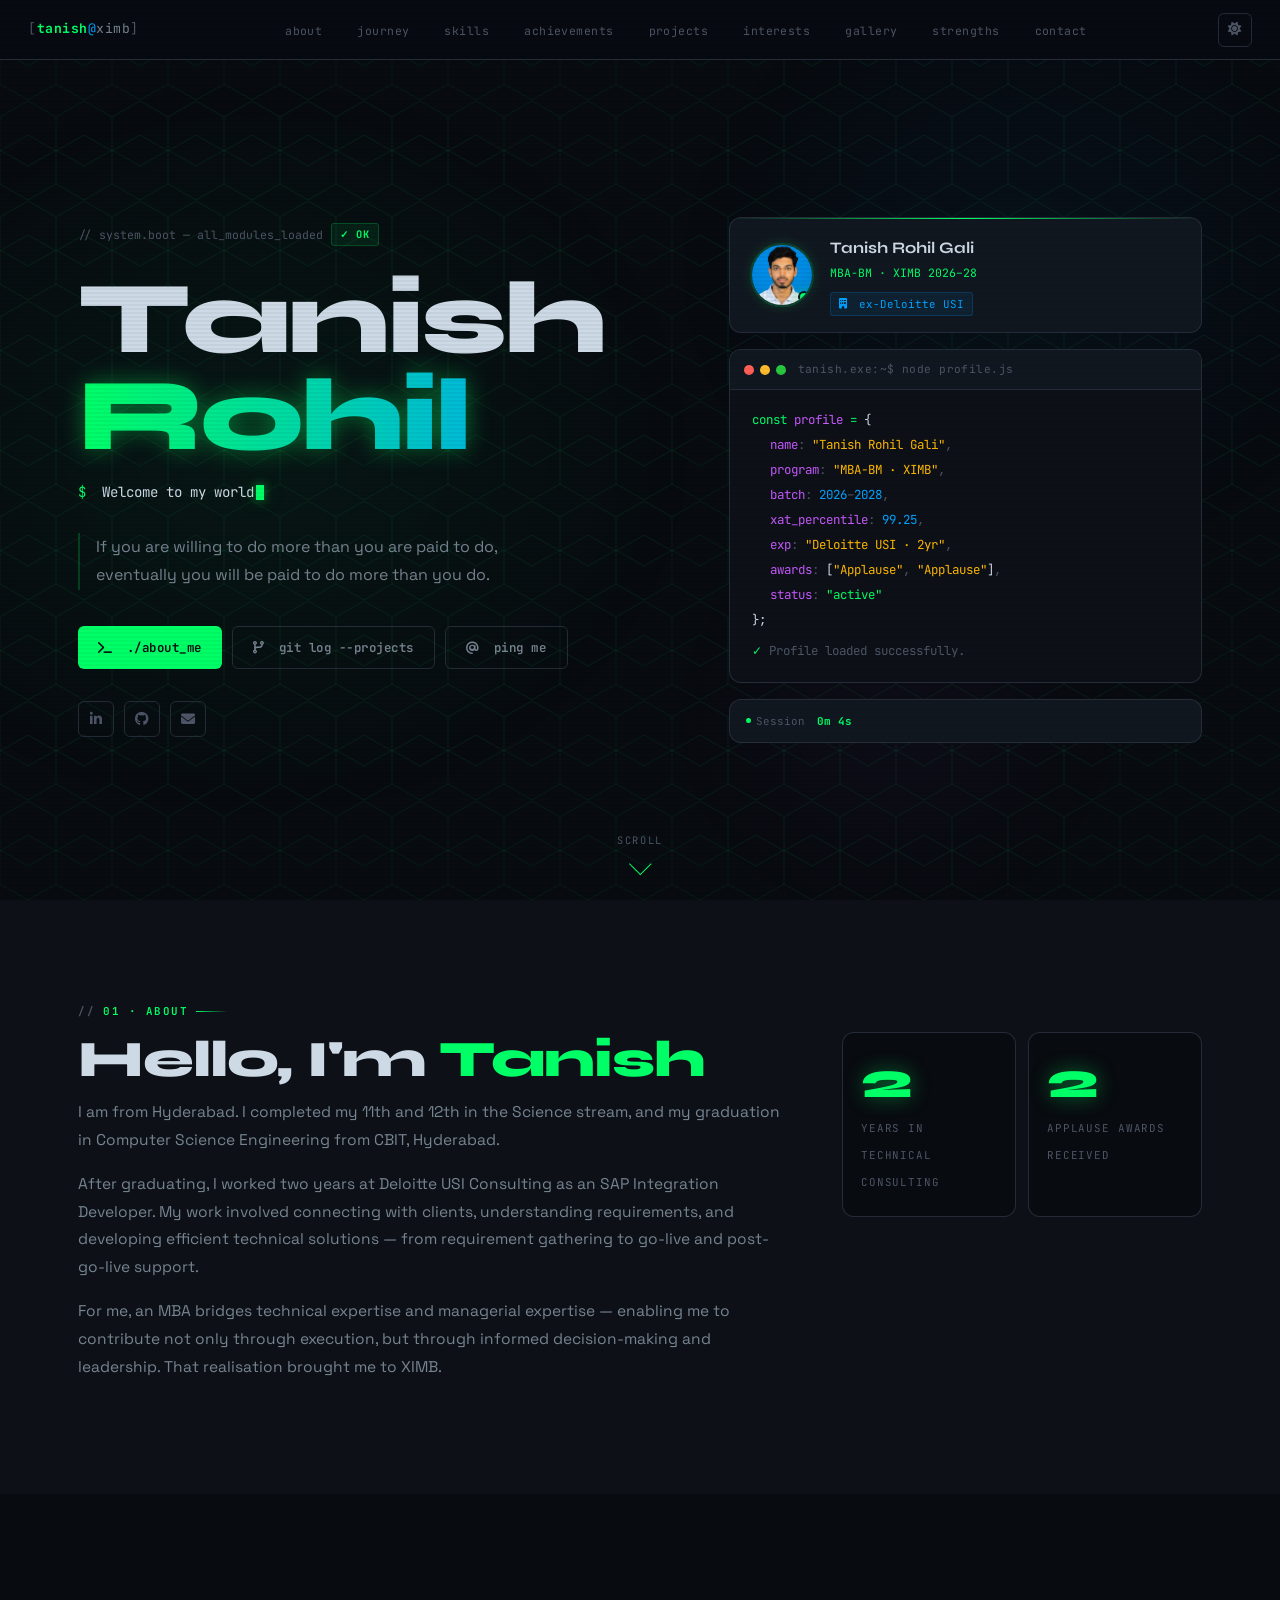
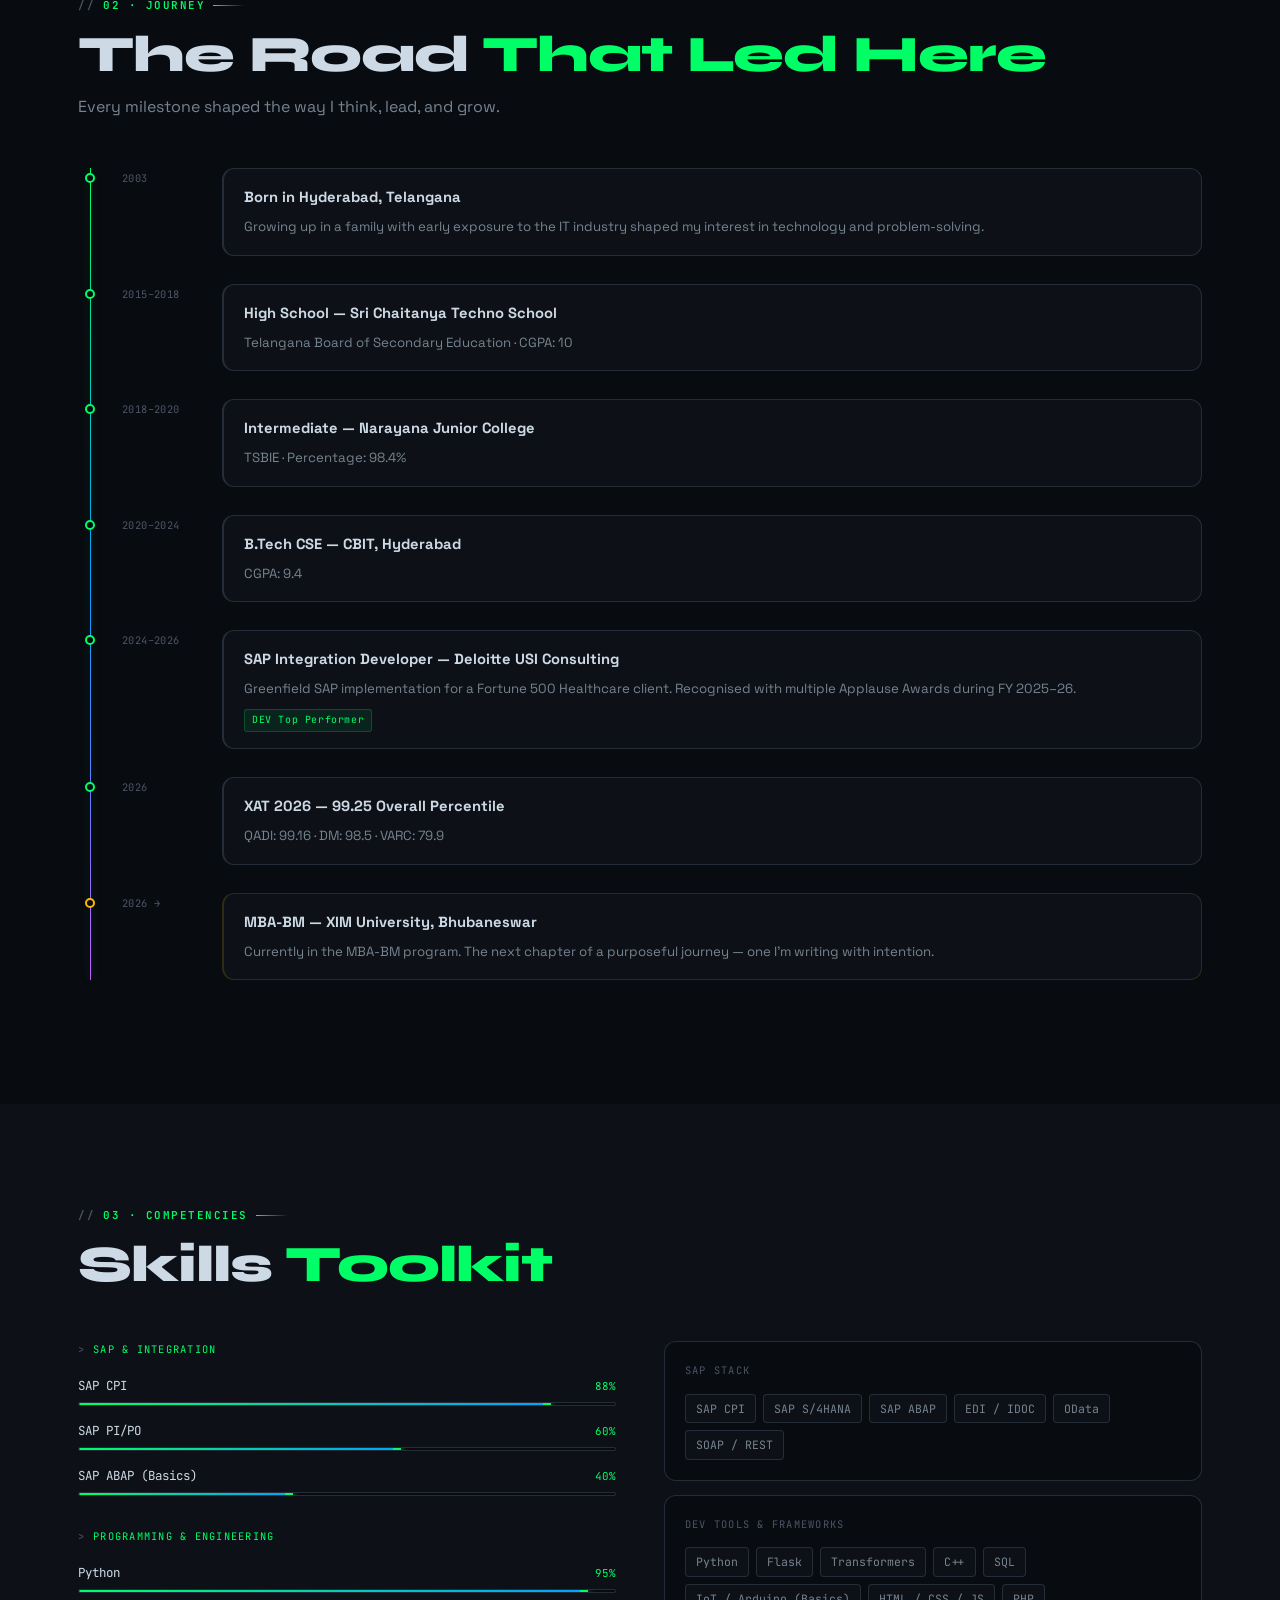
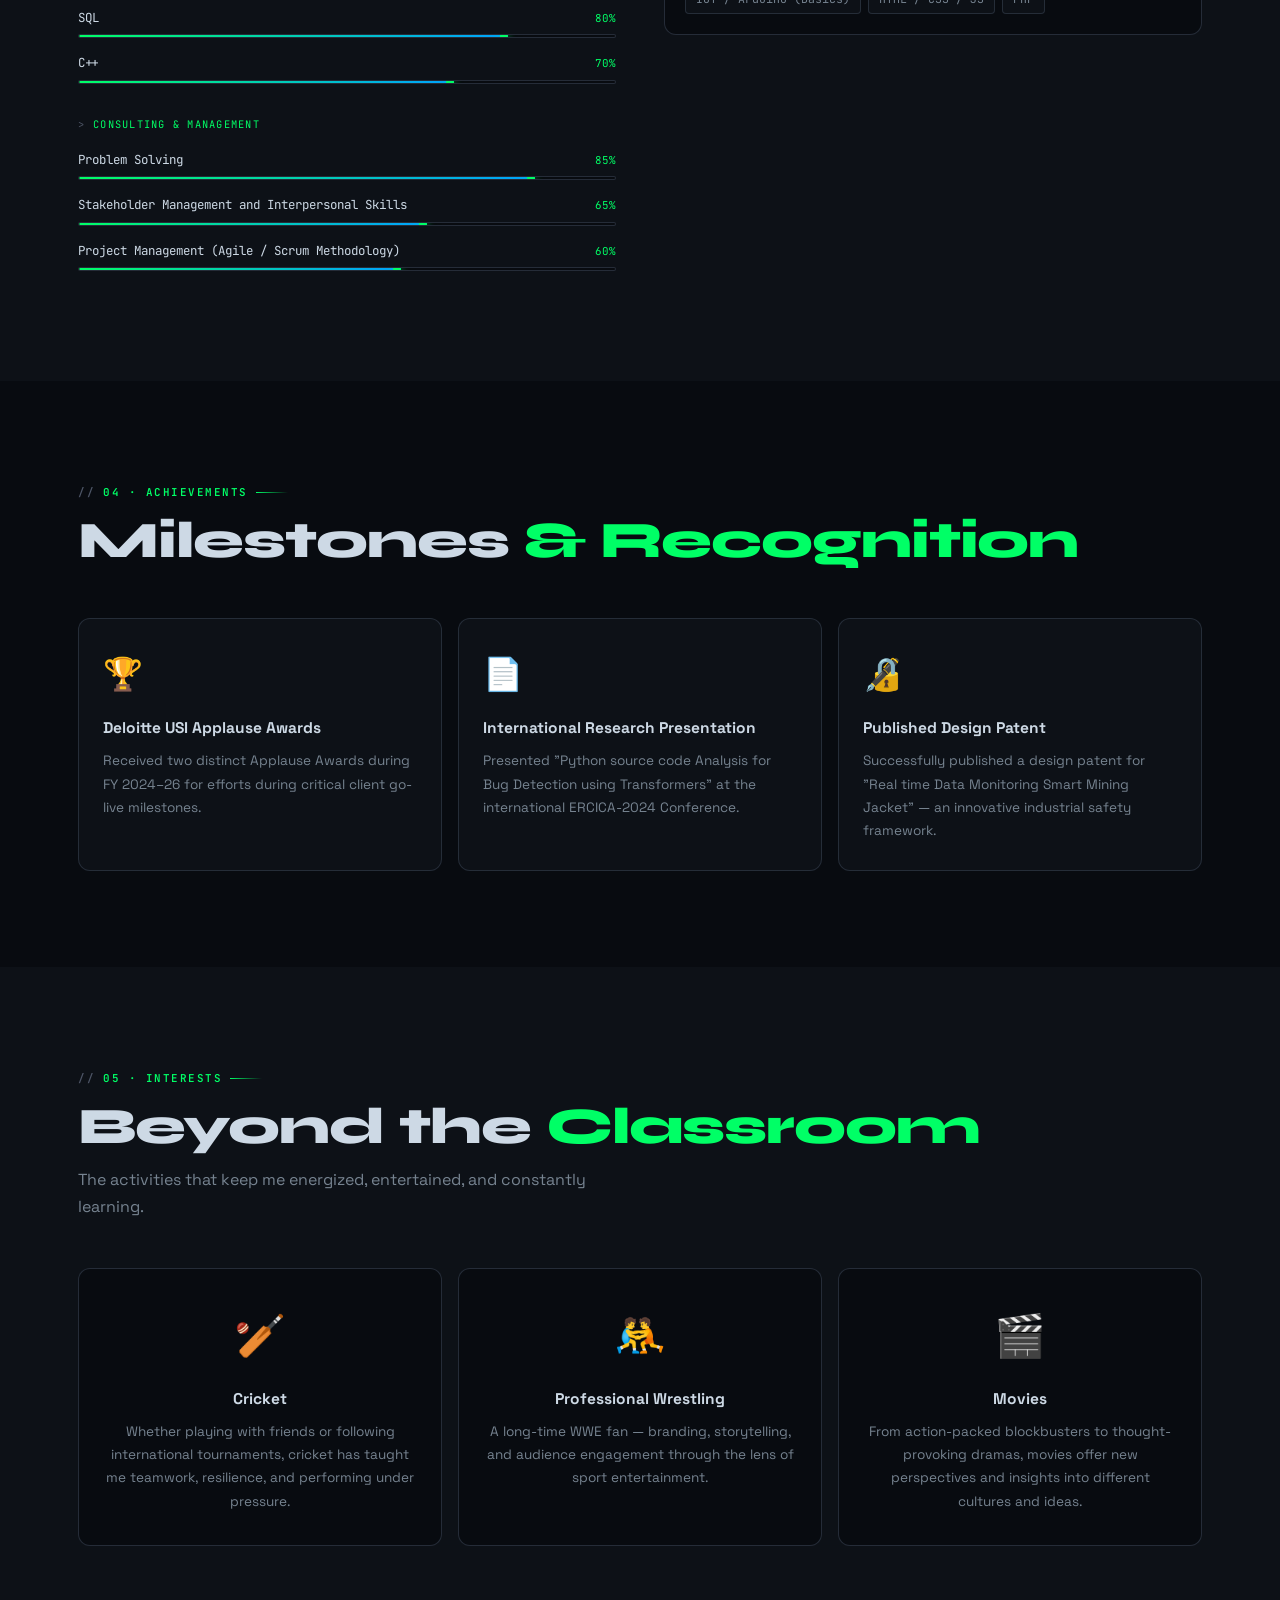
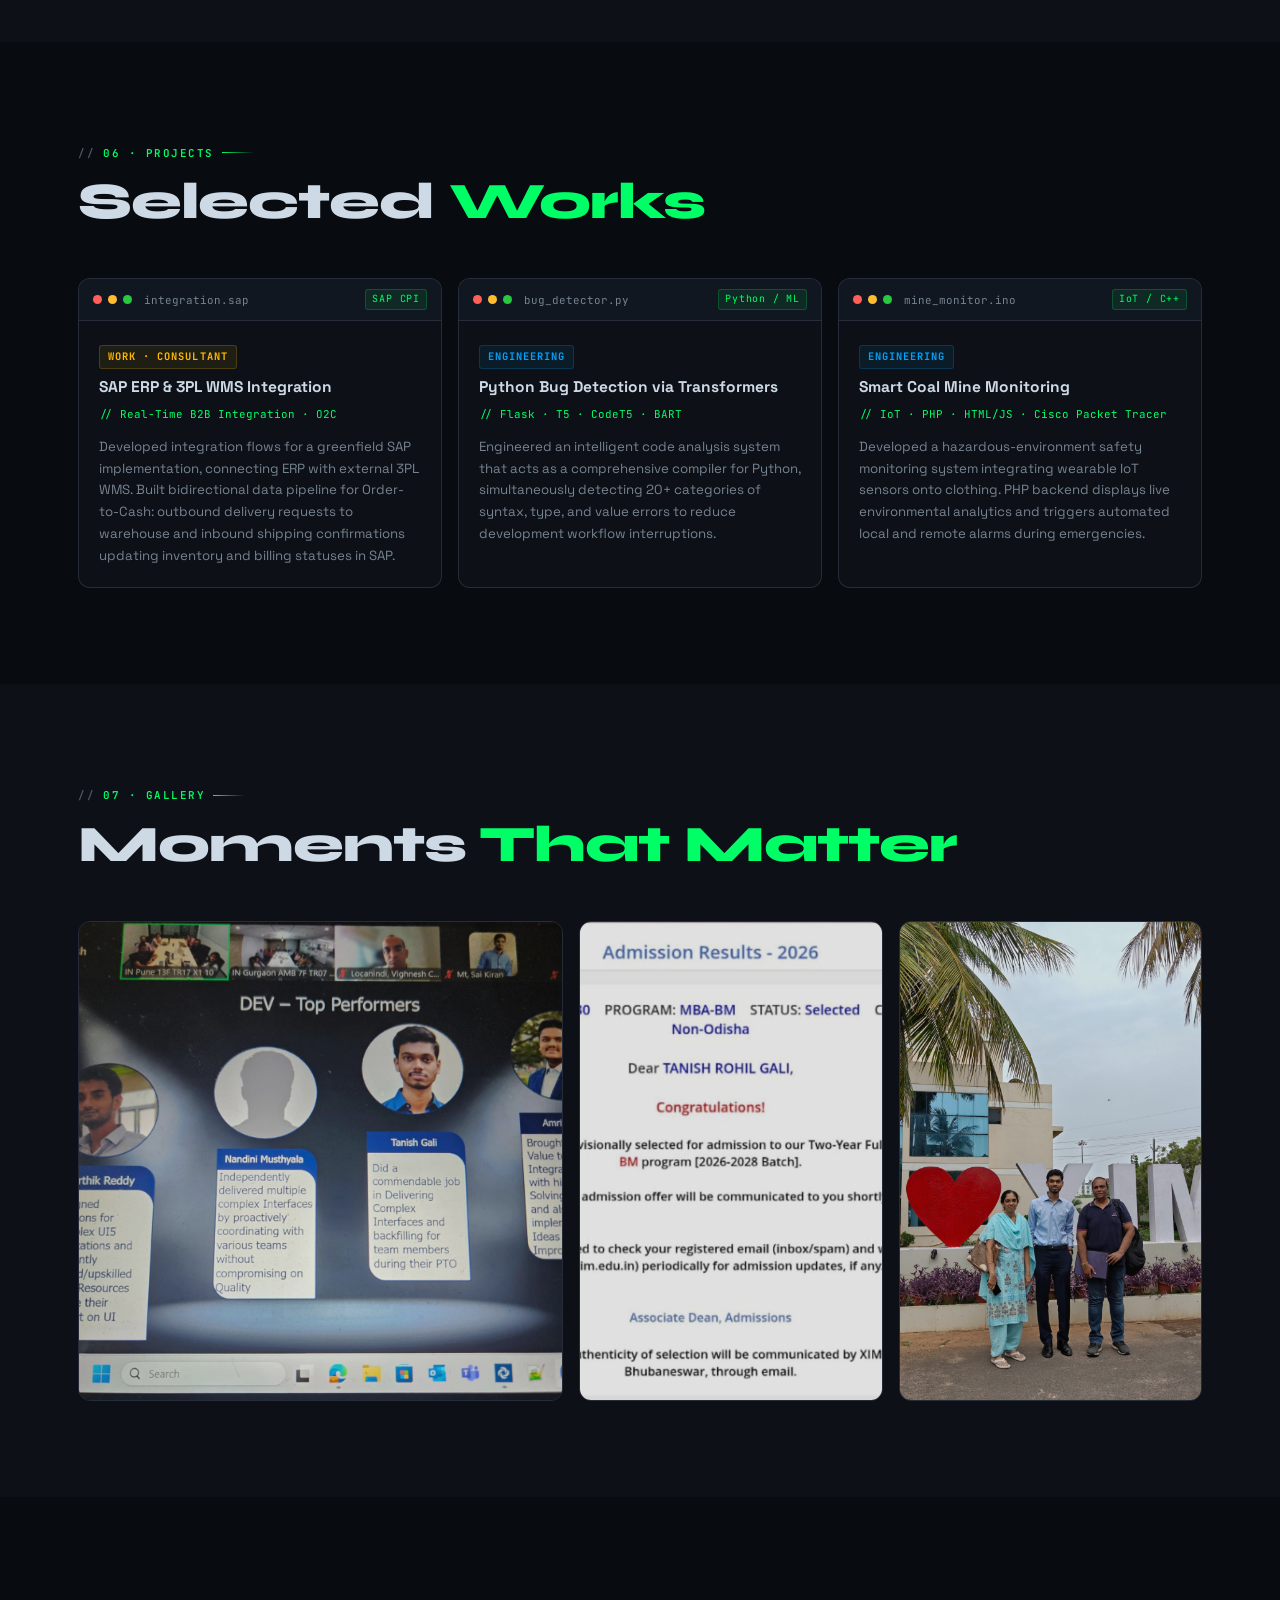
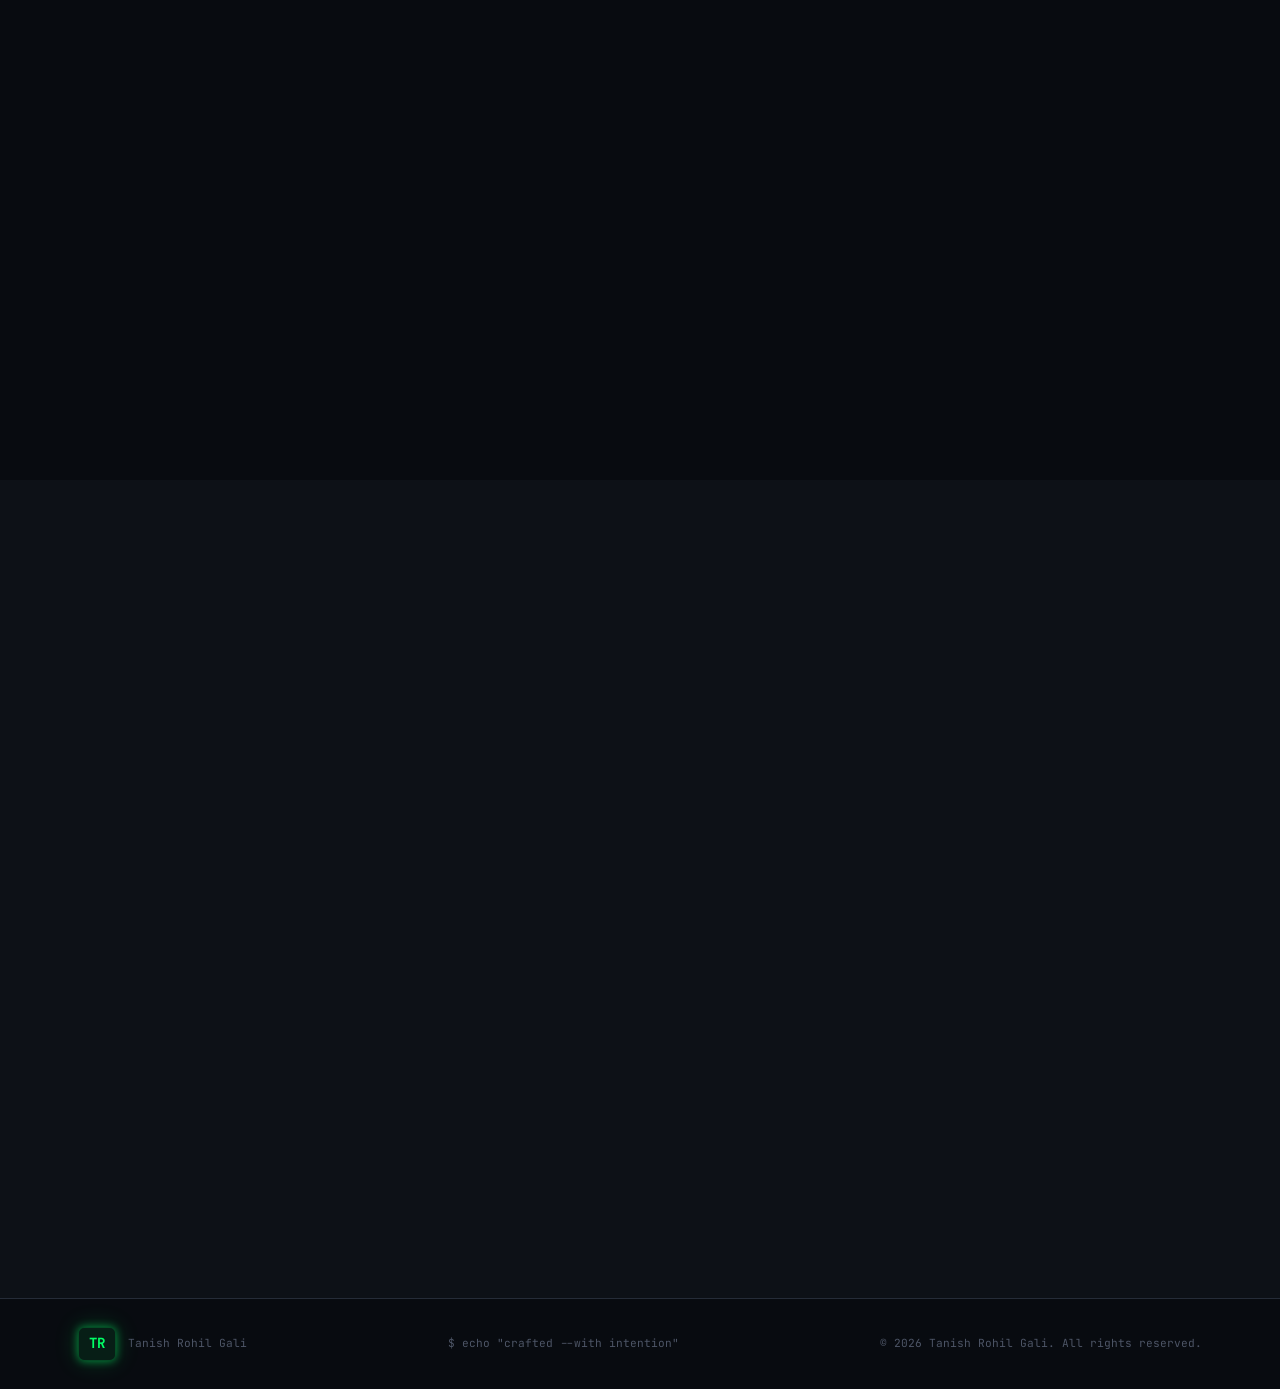
==== commit aedd1670: "Update skill percentages and descriptions in index.html" ====
--- a/index.html
+++ b/index.html
@@ -256,32 +256,32 @@
         <div class="skill-block">
           <div class="skill-block-title">Programming & Engineering</div>
           <div class="skill-row">
-            <div class="skill-row-top"><span class="skill-name">Python</span><span class="skill-pct">85%</span></div>
-            <div class="skill-bar-track"><div class="skill-bar-fill" data-pct="85"></div></div>
+            <div class="skill-row-top"><span class="skill-name">Python</span><span class="skill-pct">95%</span></div>
+            <div class="skill-bar-track"><div class="skill-bar-fill" data-pct="95"></div></div>
+          </div>
+          <div class="skill-row">
+            <div class="skill-row-top"><span class="skill-name">SQL</span><span class="skill-pct">80%</span></div>
+            <div class="skill-bar-track"><div class="skill-bar-fill" data-pct="80"></div></div>
           </div>
           <div class="skill-row">
             <div class="skill-row-top"><span class="skill-name">C++</span><span class="skill-pct">70%</span></div>
             <div class="skill-bar-track"><div class="skill-bar-fill" data-pct="70"></div></div>
           </div>
-          <div class="skill-row">
-            <div class="skill-row-top"><span class="skill-name">SQL</span><span class="skill-pct">80%</span></div>
-            <div class="skill-bar-track"><div class="skill-bar-fill" data-pct="80"></div></div>
-          </div>
         </div>
 
         <div class="skill-block">
           <div class="skill-block-title">Consulting & Management</div>
-          <div class="skill-row">
-            <div class="skill-row-top"><span class="skill-name">Stakeholder Management</span><span class="skill-pct">60%</span></div>
+           <div class="skill-row">
+            <div class="skill-row-top"><span class="skill-name">Problem Solving</span><span class="skill-pct">85%</span></div>
+            <div class="skill-bar-track"><div class="skill-bar-fill" data-pct="85"></div></div>
+          </div>
+          <div class="skill-row">
+            <div class="skill-row-top"><span class="skill-name">Stakeholder Management and Interpersonal Skills</span><span class="skill-pct">65%</span></div>
+            <div class="skill-bar-track"><div class="skill-bar-fill" data-pct="65"></div></div>
+          </div>
+          <div class="skill-row">
+            <div class="skill-row-top"><span class="skill-name">Project Management (Agile / Scrum Methodology)</span><span class="skill-pct">60%</span></div>
             <div class="skill-bar-track"><div class="skill-bar-fill" data-pct="60"></div></div>
-          </div>
-          <div class="skill-row">
-            <div class="skill-row-top"><span class="skill-name">Agile / Scrum Methodology</span><span class="skill-pct">60%</span></div>
-            <div class="skill-bar-track"><div class="skill-bar-fill" data-pct="60"></div></div>
-          </div>
-          <div class="skill-row">
-            <div class="skill-row-top"><span class="skill-name">SIT & UAT Coordination</span><span class="skill-pct">84%</span></div>
-            <div class="skill-bar-track"><div class="skill-bar-fill" data-pct="84"></div></div>
           </div>
         </div>
       </div>
@@ -307,7 +307,7 @@
             <span class="s-tag-item">Transformers</span>
             <span class="s-tag-item">C++</span>
             <span class="s-tag-item">SQL</span>
-            <span class="s-tag-item">IoT / Arduino</span>
+            <span class="s-tag-item">IoT / Arduino (Basics)</span>
             <span class="s-tag-item">HTML / CSS / JS</span>
             <span class="s-tag-item">PHP</span>
           </div>
--- a/style.css
+++ b/style.css
@@ -1004,20 +1004,18 @@
 .gallery-grid {
   display: grid;
   grid-template-columns: 1.6fr 1fr 1fr;
+  grid-template-rows: 480px;
   gap: 16px;
   margin-top: 48px;
+  align-items: stretch;
 }
 .gallery-item {
   border-radius: var(--radius-lg);
   overflow: hidden; position: relative;
-  aspect-ratio: 3/2;
-  min-height: 320px;
-  border: 1px solid var(--border);
-  transition: all var(--transition);
-}
-.gallery-item:first-child {
-  aspect-ratio: unset;
-  min-height: 480px;
+  height: 100%;
+  min-height: 0;
+  border: 1px solid var(--border);
+  transition: all var(--transition);
 }
 .gallery-item img {
   width: 100%; height: 100%;
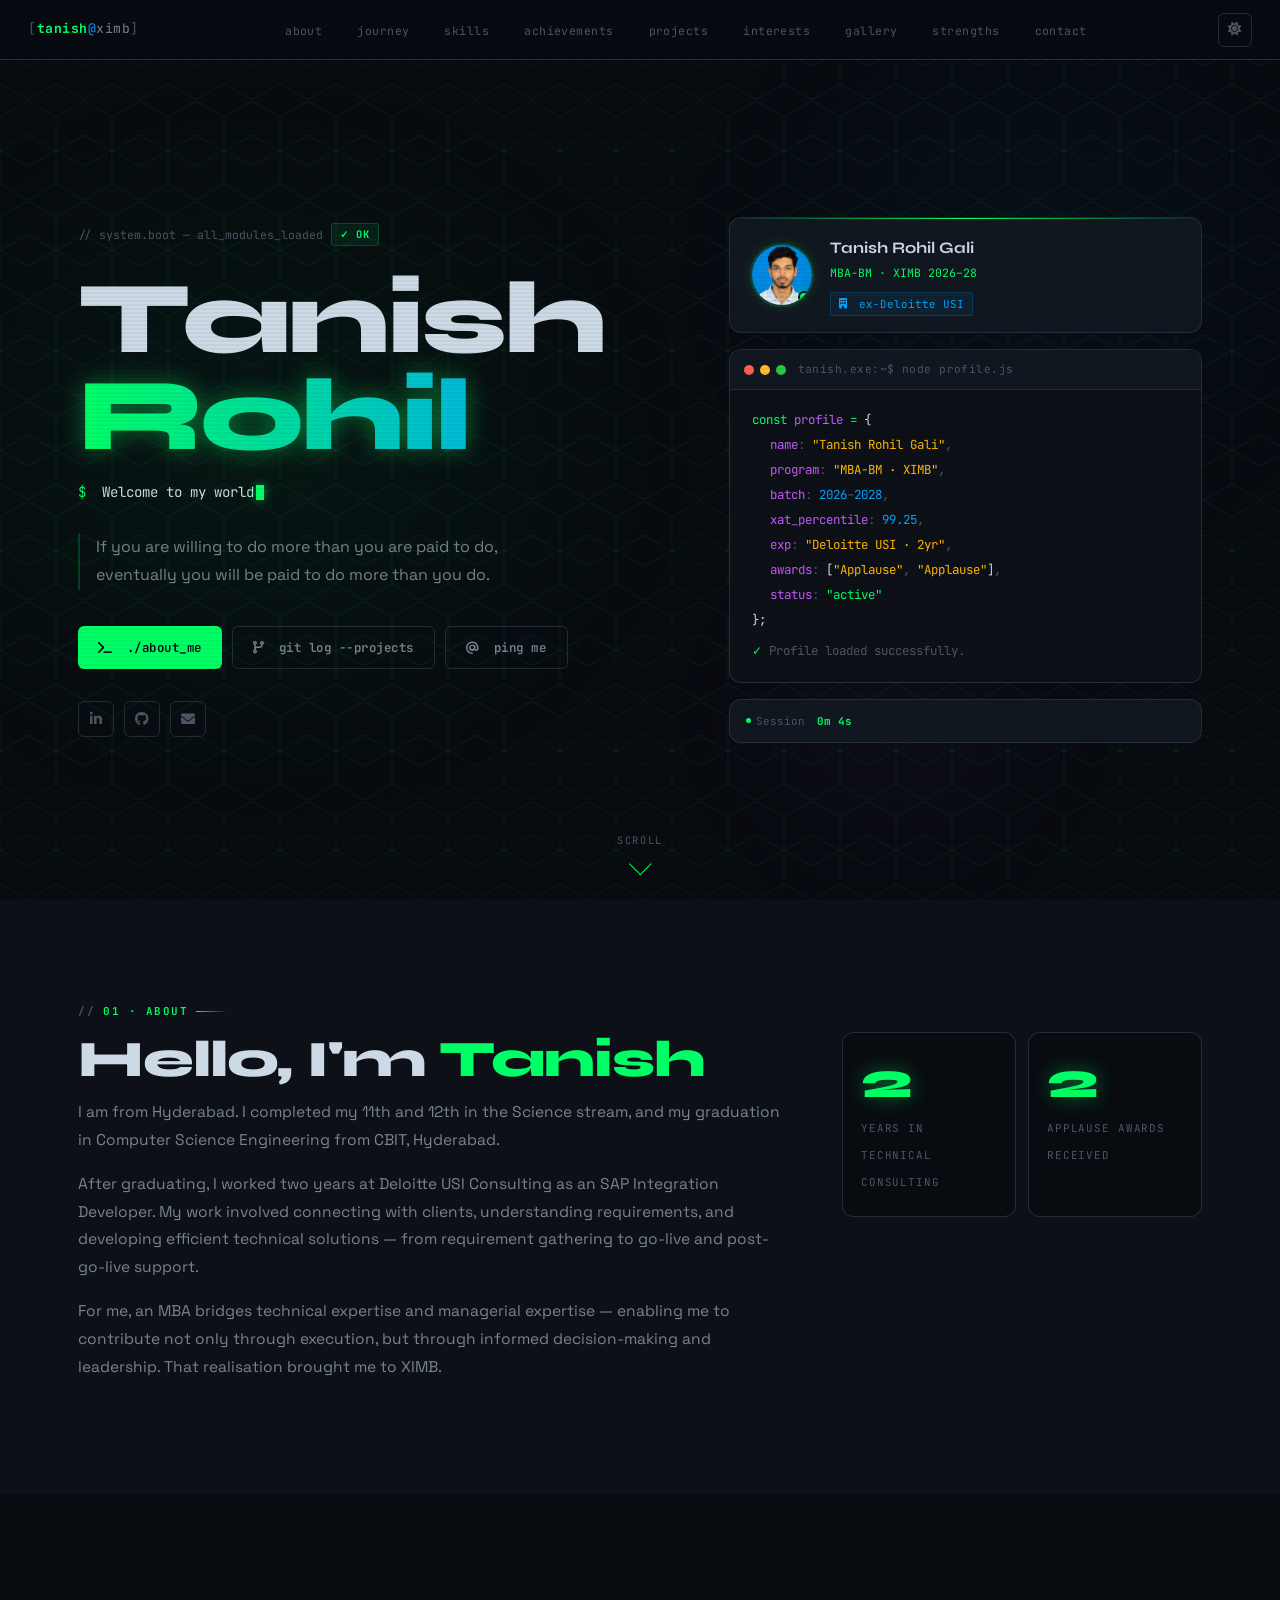
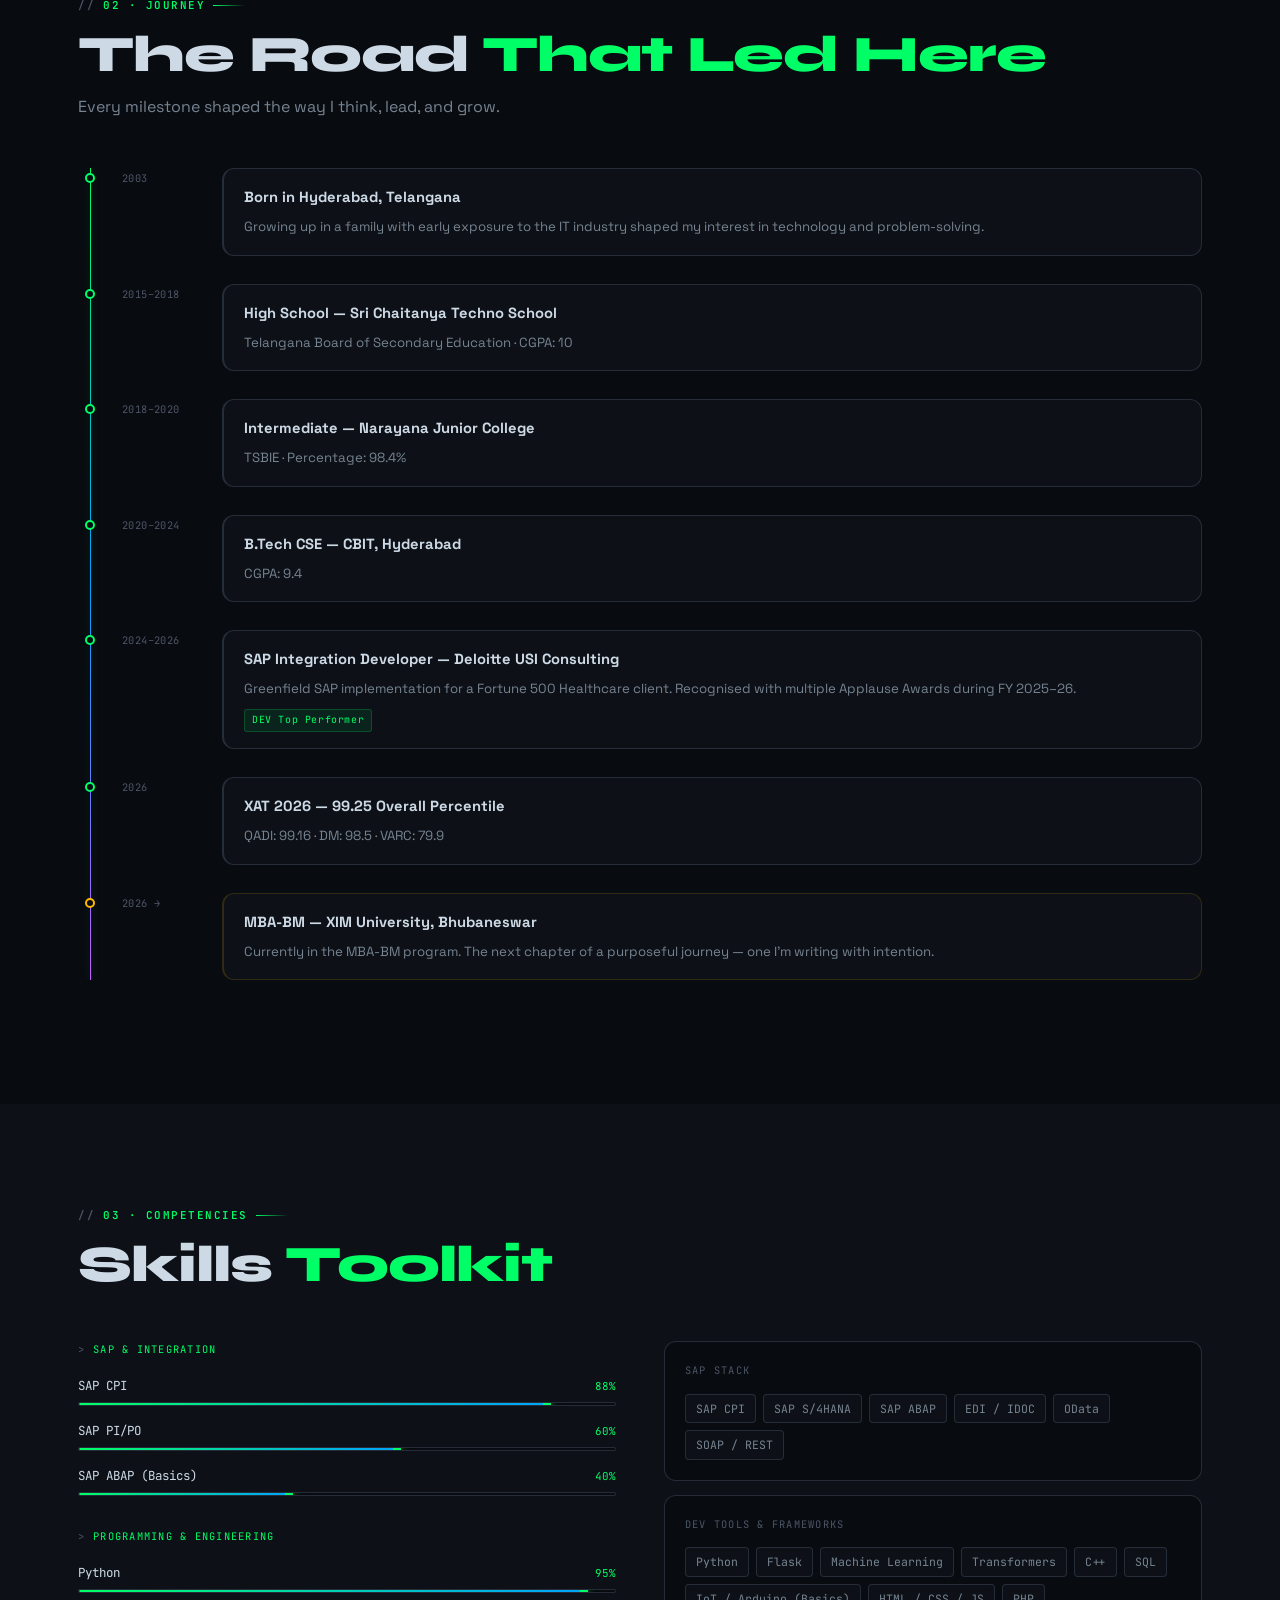
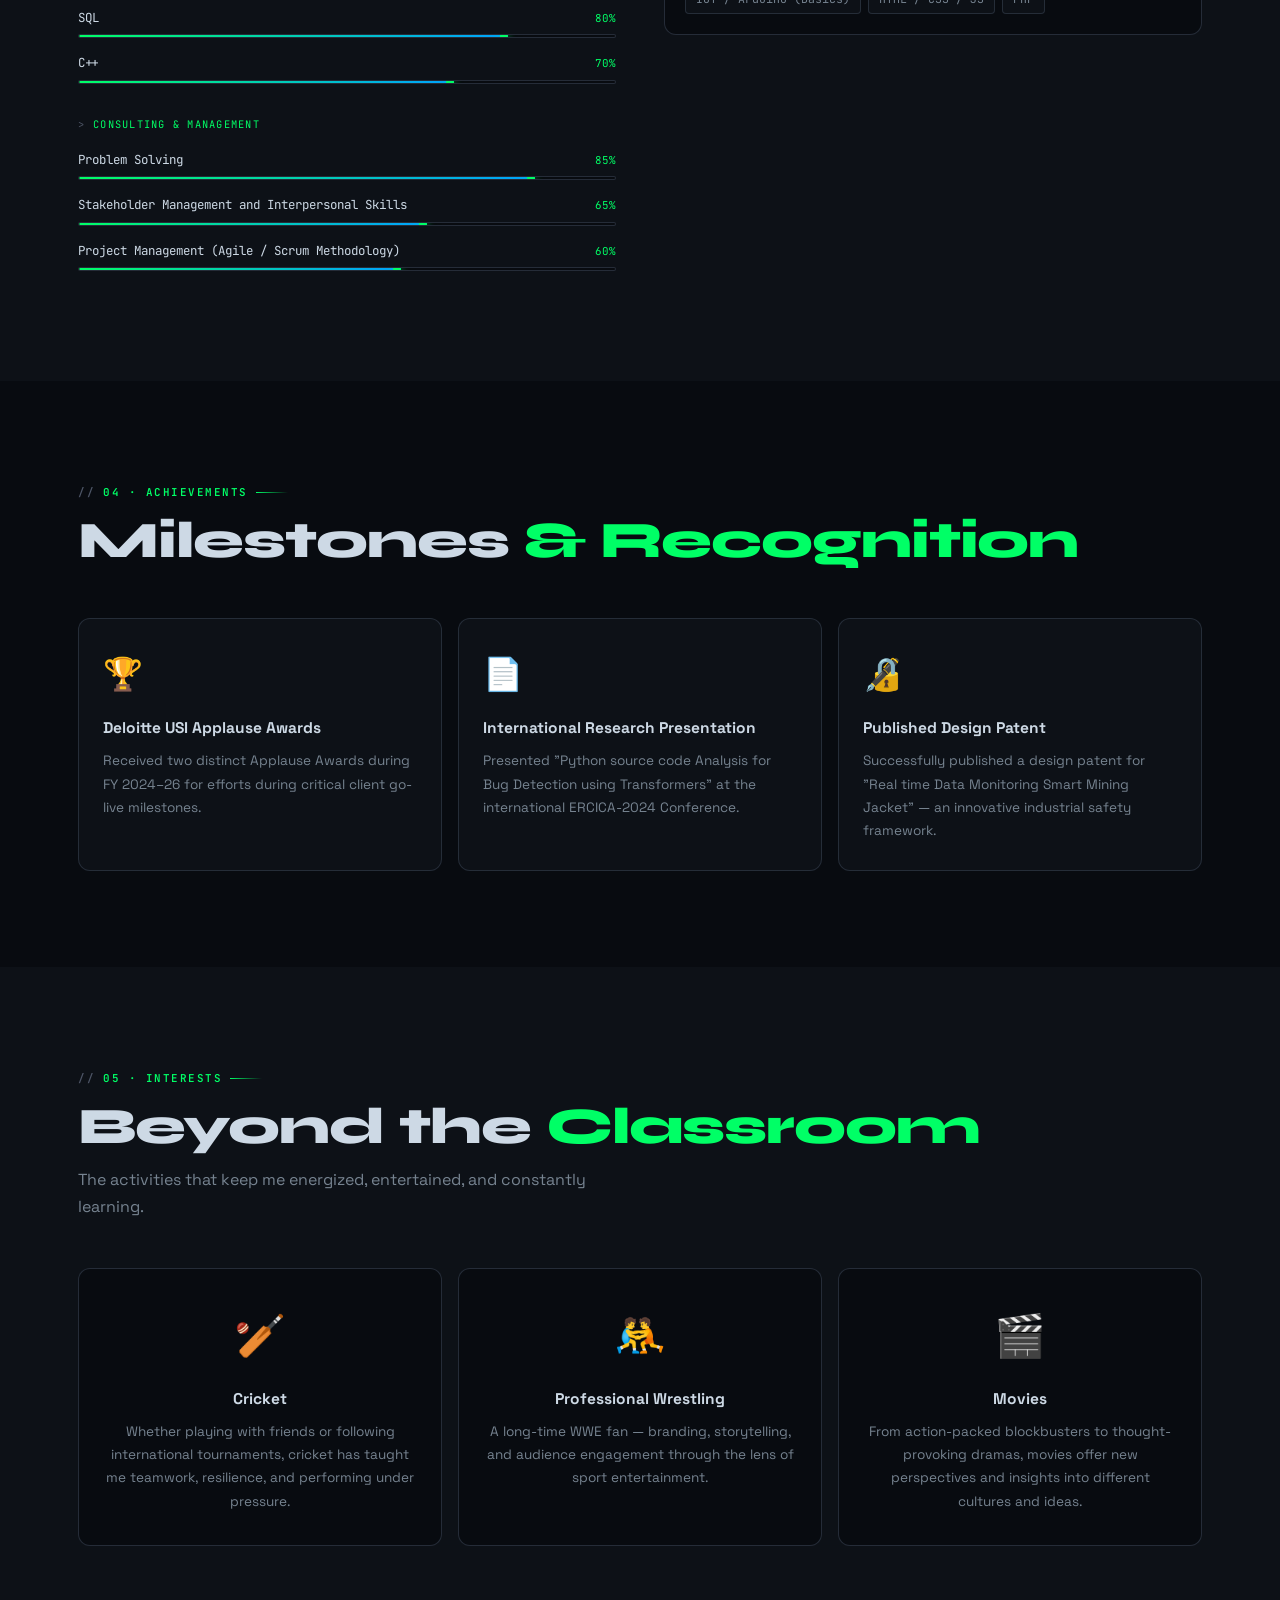
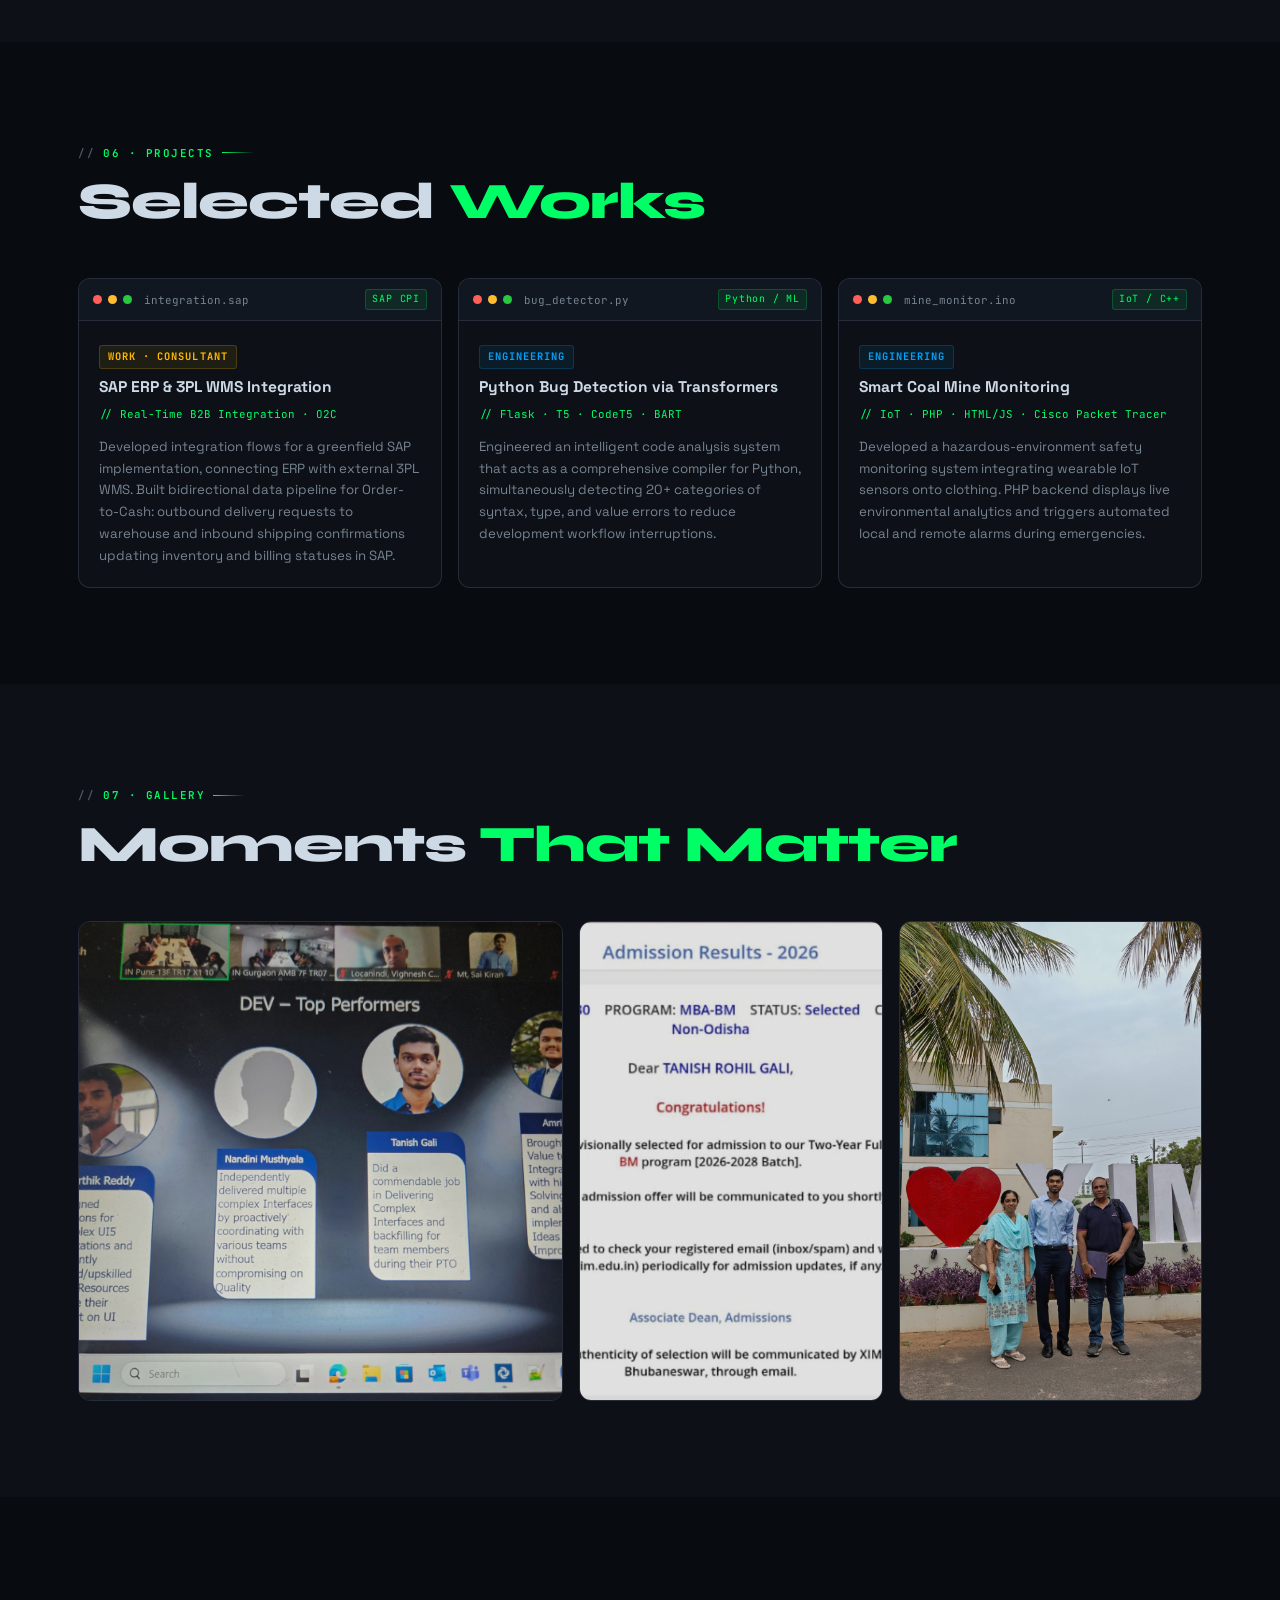
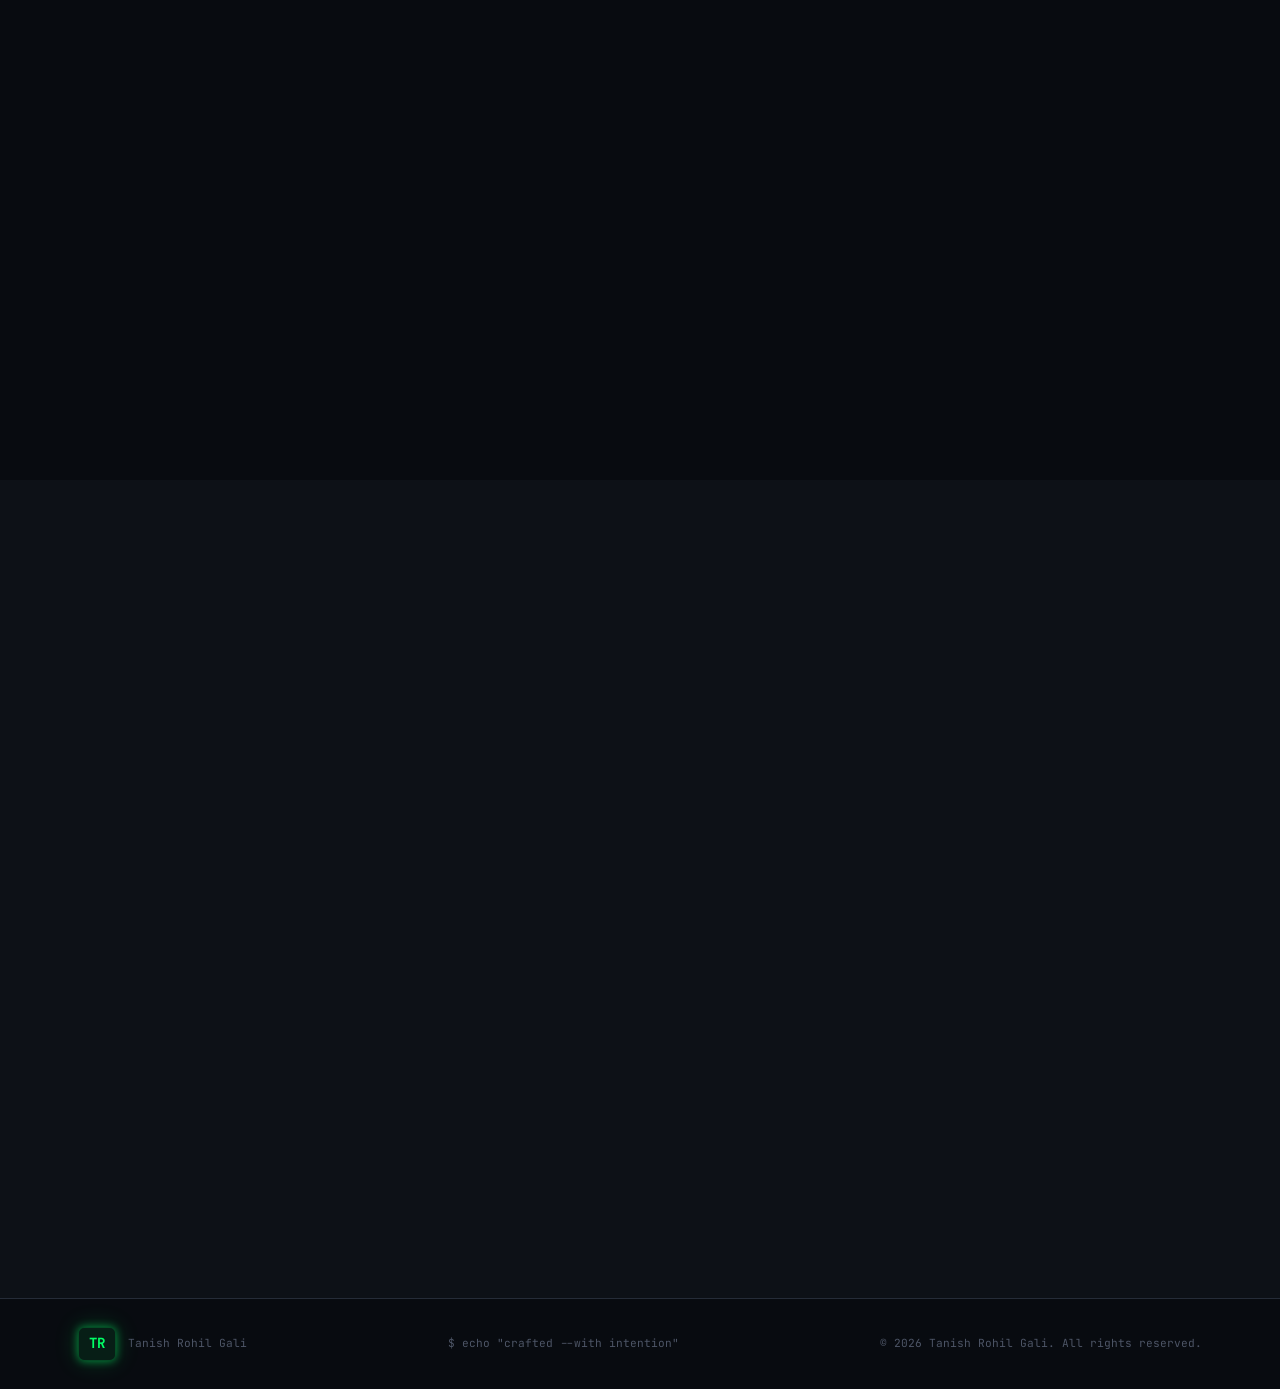
==== commit 51dd7e32: "Add 'Machine Learning' tag to tags cloud" ====
--- a/index.html
+++ b/index.html
@@ -304,6 +304,7 @@
           <div class="tags-cloud">
             <span class="s-tag-item">Python</span>
             <span class="s-tag-item">Flask</span>
+            <span class="s-tag-item">Machine Learning</span>
             <span class="s-tag-item">Transformers</span>
             <span class="s-tag-item">C++</span>
             <span class="s-tag-item">SQL</span>
